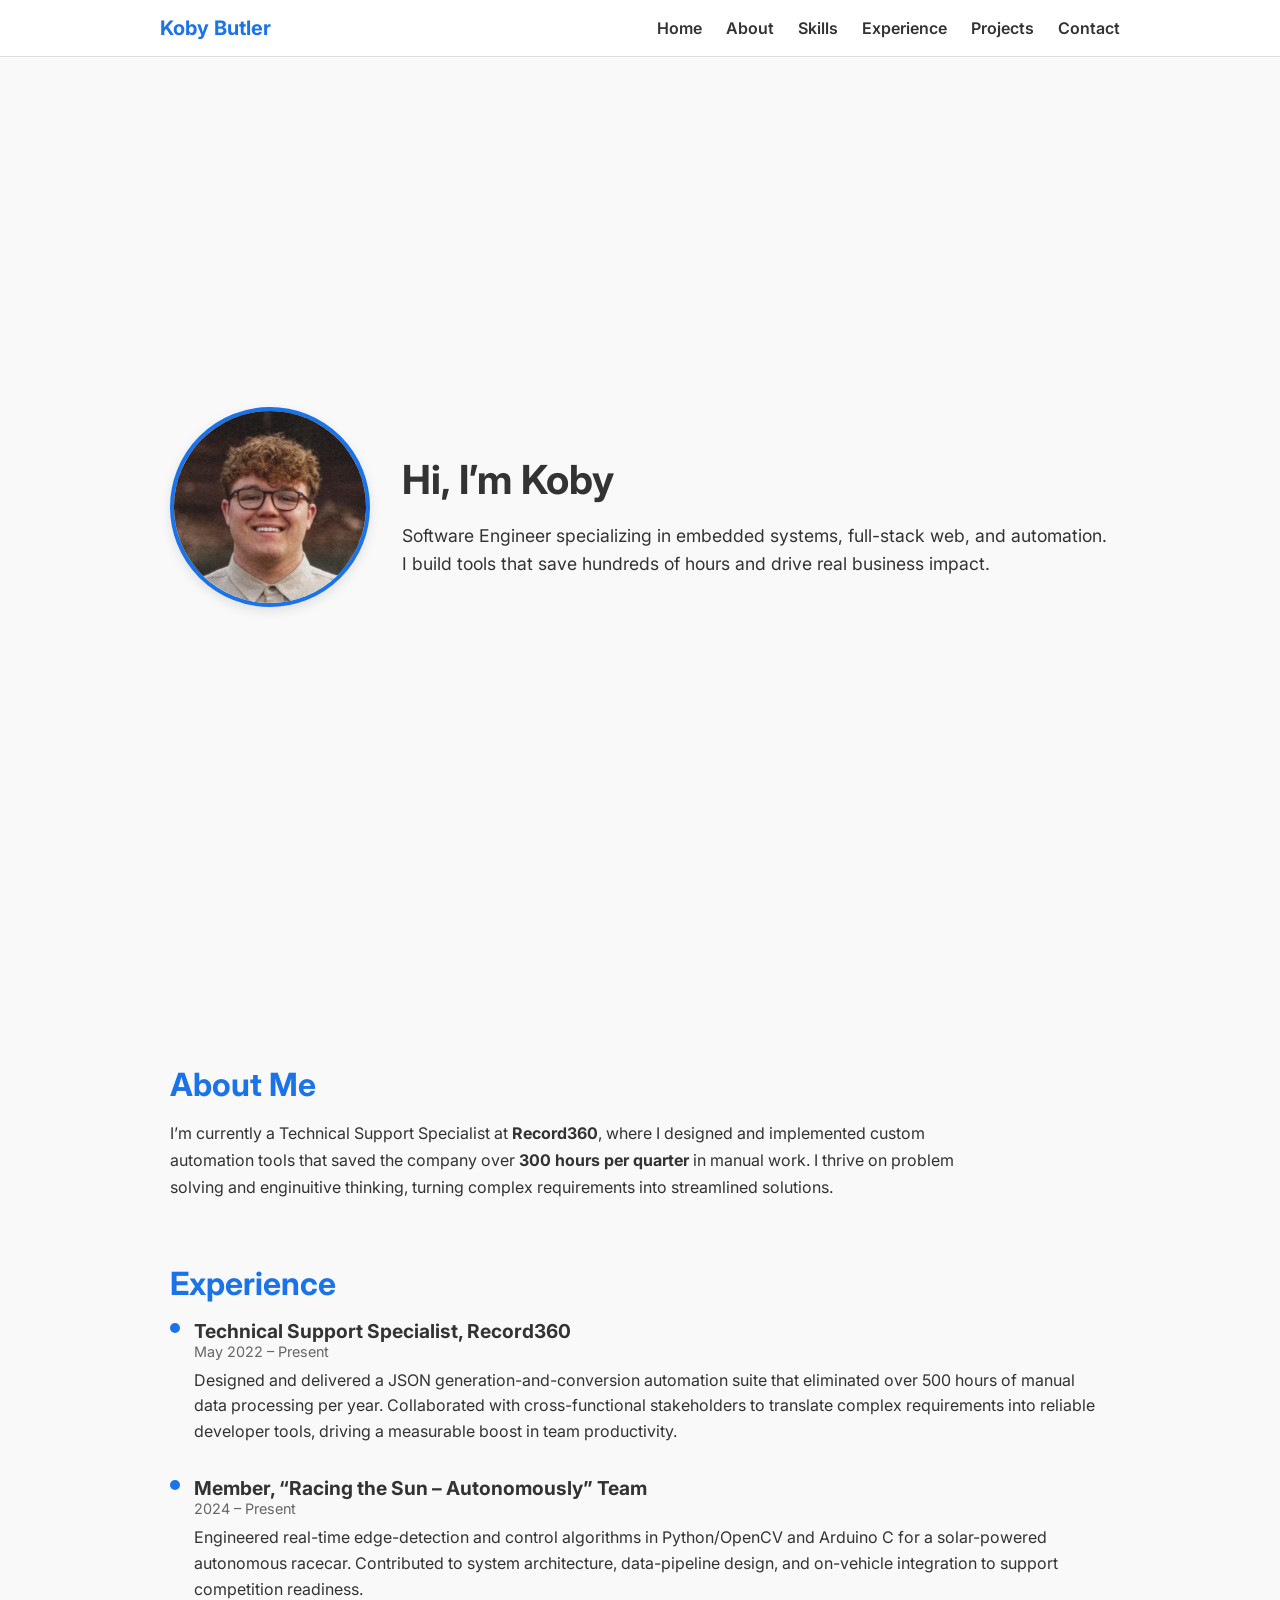
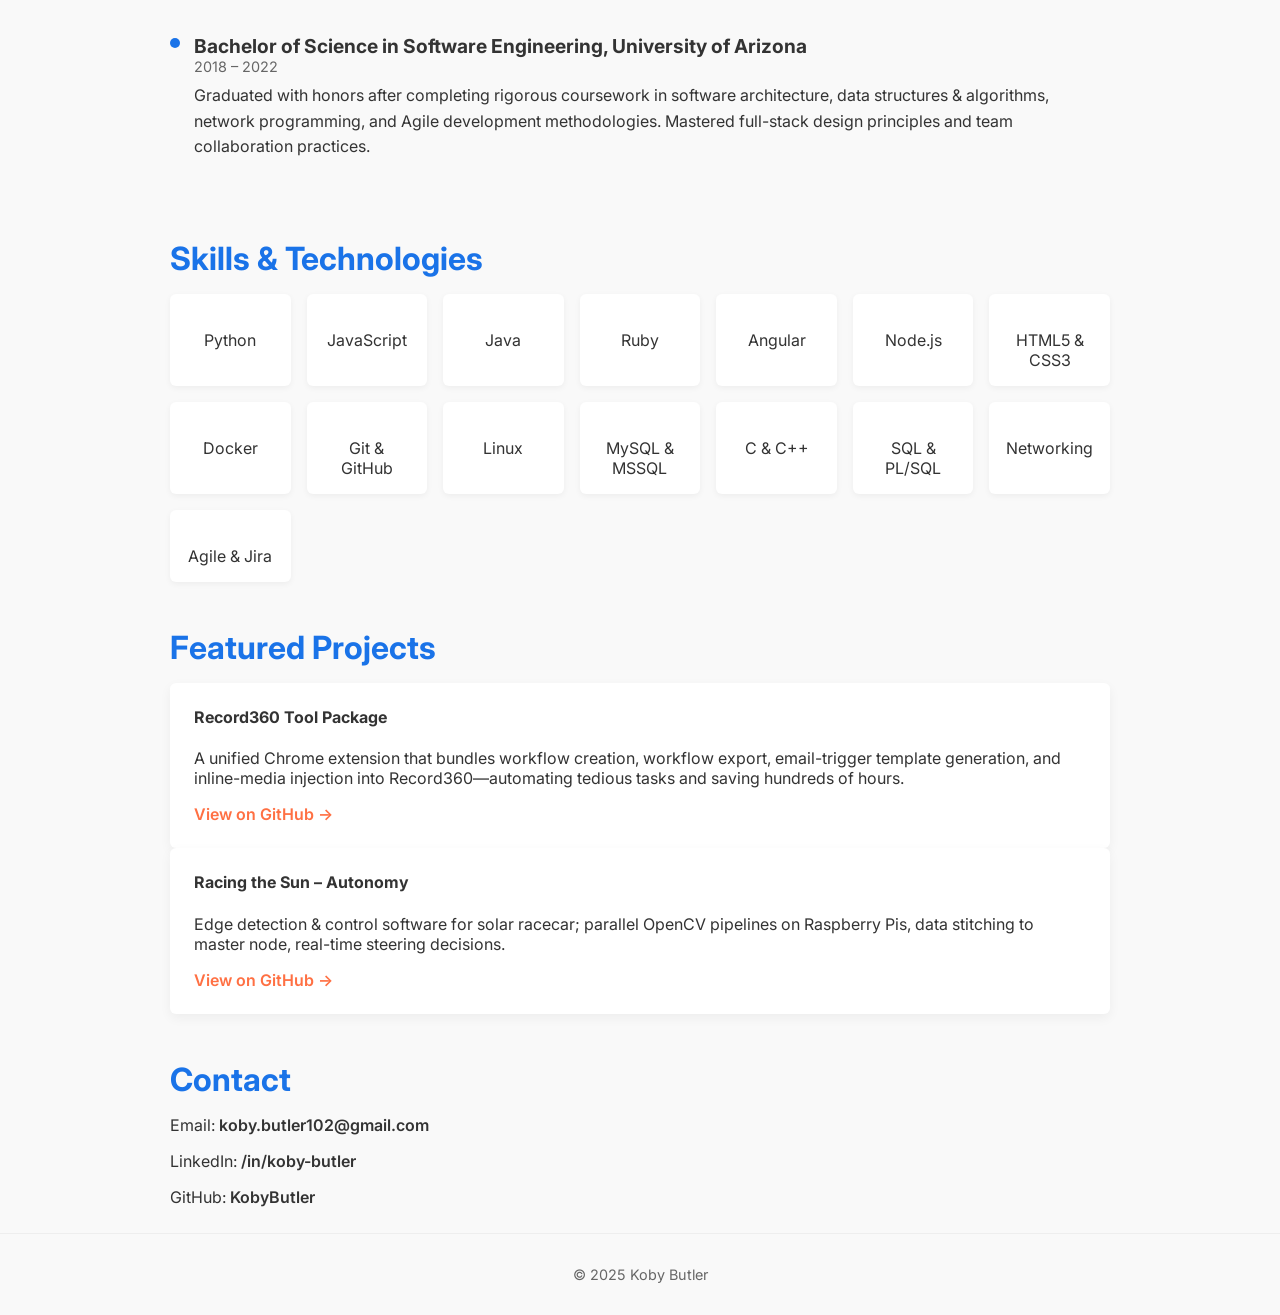
==== index.html @ 87a0a0a5 "Initial Site Build" ====
<!DOCTYPE html>
<html lang="en">

<head>
    <meta charset="UTF-8">
    <meta name="viewport" content="width=device-width,initial-scale=1">
    <title>Koby Butler — Software Engineer</title>

    <!-- Google Font -->
    <link href="https://fonts.googleapis.com/css2?family=Inter:wght@400;600;700&display=swap" rel="stylesheet">
    <link rel="stylesheet" href="styles.css">
</head>

<body>

    <!-- NAV -->
    <header>
        <div class="container nav-inner">
            <a href="#" class="logo">Koby Butler</a>
            <nav>
                <div class="menu-toggle" id="menuToggle">
                    <span></span><span></span><span></span>
                </div>
                <div class="nav-links" id="navLinks">
                    <a href="#hero">Home</a>
                    <a href="#about">About</a>
                    <a href="#skills">Skills</a>
                    <a href="#experience">Experience</a>
                    <a href="#projects">Projects</a>
                    <a href="#contact">Contact</a>
                </div>
            </nav>
        </div>
    </header>

    <!-- HERO -->
    <section id="hero" class="container">
        <div class="hero-img">
            <img src="profile.jpg" alt="Koby Butler">
        </div>
        <div class="hero-text">
            <h1>Hi, I’m Koby</h1>
            <p>Software Engineer specializing in embedded systems, full-stack web, and automation. I build tools that
                save hundreds of hours and drive real business impact.</p>
        </div>
    </section>

    <!-- ABOUT -->
    <section id="about" class="container">
        <h2>About Me</h2>
        <p>I’m currently a Technical Support Specialist at <strong>Record360</strong>, where I designed and implemented
            custom automation tools that saved the company over <strong>300 hours per quarter</strong> in manual work. I
            thrive on problem solving and enginuitive thinking, turning complex requirements into
            streamlined solutions.</p>
    </section>

    <!-- EXPERIENCE -->
    <section id="experience" class="container">
        <h2>Experience</h2>
        <ul class="exp-list">
            <li class="exp-item">
                <h3>Technical Support Specialist, Record360</h3>
                <div class="dates">May 2022 – Present</div>
                <p>
                    Designed and delivered a JSON generation-and-conversion automation suite that
                    eliminated over 500 hours of manual data processing per year. Collaborated with
                    cross-functional stakeholders to translate complex requirements into reliable
                    developer tools, driving a measurable boost in team productivity.
                </p>
            </li>
            <li class="exp-item">
                <h3>Member, “Racing the Sun – Autonomously” Team</h3>
                <div class="dates">2024 – Present</div>
                <p>
                    Engineered real-time edge-detection and control algorithms in Python/OpenCV
                    and Arduino C for a solar-powered autonomous racecar. Contributed to system
                    architecture, data-pipeline design, and on-vehicle integration to support
                    competition readiness.
                </p>
            </li>
            <li class="exp-item">
                <h3>Bachelor of Science in Software Engineering, University of Arizona</h3>
                <div class="dates">2018 – 2022</div>
                <p>
                    Graduated with honors after completing rigorous coursework in software
                    architecture, data structures & algorithms, network programming, and Agile
                    development methodologies. Mastered full-stack design principles and team
                    collaboration practices.
                </p>
            </li>
        </ul>
    </section>

    <!-- SKILLS -->
    <section id="skills" class="container">
        <h2>Skills & Technologies</h2>
        <div class="skill-list">
            <div class="skill-item">
                <img src="https://cdn.jsdelivr.net/gh/devicons/devicon/icons/python/python-original.svg" alt="">
                <div>Python</div>
            </div>
            <div class="skill-item">
                <img src="https://cdn.jsdelivr.net/gh/devicons/devicon/icons/javascript/javascript-original.svg" alt="">
                <div>JavaScript</div>
            </div>
            <div class="skill-item">
                <img src="https://cdn.jsdelivr.net/gh/devicons/devicon/icons/java/java-original.svg" alt="">
                <div>Java</div>
            </div>
            <div class="skill-item">
                <img src="https://cdn.jsdelivr.net/gh/devicons/devicon/icons/ruby/ruby-original.svg" alt="">
                <div>Ruby</div>
            </div>
            <div class="skill-item">
                <img src="https://cdn.jsdelivr.net/gh/devicons/devicon/icons/angularjs/angularjs-original.svg" alt="">
                <div>Angular</div>
            </div>
            <div class="skill-item">
                <img src="https://cdn.jsdelivr.net/gh/devicons/devicon/icons/nodejs/nodejs-original.svg" alt="">
                <div>Node.js</div>
            </div>
            <div class="skill-item">
                <img src="https://cdn.jsdelivr.net/gh/devicons/devicon/icons/html5/html5-original.svg" alt="">
                <div>HTML5 &amp; CSS3</div>
            </div>
            <div class="skill-item">
                <img src="https://cdn.jsdelivr.net/gh/devicons/devicon/icons/docker/docker-original.svg" alt="">
                <div>Docker</div>
            </div>
            <div class="skill-item">
                <img src="https://cdn.jsdelivr.net/gh/devicons/devicon/icons/git/git-original.svg" alt="">
                <div>Git &amp; GitHub</div>
            </div>
            <div class="skill-item">
                <img src="https://cdn.jsdelivr.net/gh/devicons/devicon/icons/linux/linux-original.svg" alt="">
                <div>Linux</div>
            </div>
            <div class="skill-item">
                <img src="https://cdn.jsdelivr.net/gh/devicons/devicon/icons/mysql/mysql-original.svg" alt="">
                <div>MySQL &amp; MSSQL</div>
            </div>
            <div class="skill-item">
                <img src="https://cdn.jsdelivr.net/gh/devicons/devicon/icons/cplusplus/cplusplus-original.svg" alt="">
                <div>C &amp; C++</div>
            </div>
            <div class="skill-item">
                <img src="https://cdn.jsdelivr.net/gh/devicons/devicon/icons/sqlite/sqlite-original.svg" alt="">
                <div>SQL &amp; PL/SQL</div>
            </div>
            <div class="skill-item">
                <img src="https://cdn.jsdelivr.net/gh/devicons/devicon/icons/networkx/networkx-original.svg" alt="">
                <div>Networking</div>
            </div>
            <div class="skill-item">
                <img src="https://cdn.jsdelivr.net/gh/devicons/devicon/icons/jira/jira-original.svg" alt="">
                <div>Agile &amp; Jira</div>
            </div>
        </div>
    </section>

    <!-- PROJECTS -->
    <section id="projects" class="container">
        <h2>Featured Projects</h2>
        <div class="project-card">
            <h4>Record360 Tool Package</h4>
            <p>
                A unified Chrome extension that bundles workflow creation, workflow export, email-trigger template
                generation, and inline-media injection
                into Record360—automating tedious tasks and saving hundreds of hours.
            </p>
            <a href="https://github.com/KobyButler/r360-tool-package" target="_blank">
                View on GitHub →
            </a>
        </div>
        <div class="projects-grid">
            <div class="project-card">
                <h4>Racing the Sun – Autonomy</h4>
                <p>Edge detection & control software for solar racecar; parallel OpenCV pipelines on Raspberry Pis, data
                    stitching to master node, real-time steering decisions.</p>
                <a href="https://github.com/KobyButler/Racing-the-Sun-Autonomously/tree/main" target="_blank">View on
                    GitHub →</a>
            </div>
        </div>
    </section>

    <!-- CONTACT -->
    <section id="contact" class="container">
        <h2>Contact</h2>
        <ul>
            <li>Email: <a href="mailto:koby.butler102@gmail.com">koby.butler102@gmail.com</a></li>
            <li>LinkedIn: <a href="https://www.linkedin.com/in/koby-butler" target="_blank">/in/koby-butler</a></li>
            <li>GitHub: <a href="https://github.com/KobyButler" target="_blank">KobyButler</a></li>
        </ul>
    </section>

    <!-- FOOTER -->
    <footer>
        <div class="container">&copy; 2025 Koby Butler</div>
    </footer>

    <script>
        // Mobile nav toggle
        const toggle = document.getElementById('menuToggle');
        const nav = document.getElementById('navLinks');
        toggle.addEventListener('click', () => nav.classList.toggle('open'));

        // Flash highlight on section focus
        document.querySelectorAll('header nav a').forEach(link => {
            link.addEventListener('click', () => {
                const targetId = link.getAttribute('href').substring(1);
                const section = document.getElementById(targetId);
                if (section) {
                    section.classList.add('flash-highlight');
                    section.addEventListener('animationend', () => {
                        section.classList.remove('flash-highlight');
                    }, { once: true });
                }
            });
        });
    </script>
</body>

</html>
---- styles.css ----
:root {
    --primary: #1a73e8;
    --dark: #333;
    --light: #f9f9f9;
    --accent: #ff7043;
    --font: 'Inter', sans-serif;
}

*,
*::before,
*::after {
    box-sizing: border-box;
}

body {
    margin: 0;
    font-family: var(--font);
    color: var(--dark);
    background: var(--light);
    scroll-behavior: smooth;
}

a {
    text-decoration: none;
    color: inherit;
}

.container {
    width: 90%;
    max-width: 960px;
    margin: auto;
}

/* NAV */
header {
    position: fixed;
    top: 0;
    left: 0;
    right: 0;
    background: rgba(255, 255, 255, 0.95);
    backdrop-filter: blur(8px);
    border-bottom: 1px solid #ddd;
    z-index: 1000;
}

.nav-inner {
    display: flex;
    align-items: center;
    justify-content: space-between;
    padding: 1rem 0;
}

.logo {
    font-weight: 700;
    font-size: 1.25rem;
    color: var(--primary);
}

.nav-links {
    display: flex;
    gap: 1.5rem;
}

.nav-links a {
    font-weight: 600;
    color: var(--dark);
    transition: color .2s;
}

.nav-links a:hover {
    color: var(--primary);
}

/* Mobile toggle */
.menu-toggle {
    display: none;
    flex-direction: column;
    gap: 4px;
    cursor: pointer;
}

.menu-toggle span {
    display: block;
    width: 24px;
    height: 3px;
    background: var(--dark);
    transition: transform .3s;
}

@media(max-width:720px) {
    .nav-links {
        position: fixed;
        top: 64px;
        right: -100%;
        background: #fff;
        flex-direction: column;
        width: 200px;
        padding: 1rem;
        box-shadow: -2px 0 8px rgba(0, 0, 0, 0.1);
        transition: right .3s;
    }

    .nav-links.open {
        right: 0;
    }

    .menu-toggle {
        display: flex;
    }
}

/* Flash highlight animation */
@keyframes flashHighlight {
    0% {
        background-color: rgba(255, 235, 59, 0.7);
    }

    100% {
        background-color: transparent;
    }
}

.flash-highlight {
    animation: flashHighlight 1s ease-out;
}

/* HERO */
#hero {
    display: flex;
    align-items: center;
    gap: 2rem;
    min-height: calc(100vh - 64px);
    padding-top: 64px;
    margin-bottom: 8rem;
    margin-top: 4rem;
}

#hero .hero-img img {
    width: 200px;
    height: 200px;
    object-fit: cover;
    border-radius: 50%;
    border: 4px solid var(--primary);
    box-shadow: 0 4px 12px rgba(0, 0, 0, 0.1);
}

#hero .hero-text h1 {
    font-size: 2.5rem;
    margin-bottom: .5rem;
}

#hero .hero-text p {
    font-size: 1.1rem;
    line-height: 1.6;
}

/* SECTIONS */
section {
    margin-top: 10px;
    padding-top: 0px;
    padding: 10px;
    border-radius: 8px;
    scroll-margin-top: 5vh;
}

section.flash-highlight {
    scroll-margin-top: 5vh;
}


h2 {
    color: var(--primary);
    font-size: 2rem;
    margin-bottom: 1rem;
}

/* ABOUT */
#about p {
    max-width: 800px;
    line-height: 1.7;
}

/* SKILLS */
#skills .skill-list {
    display: grid;
    grid-template-columns: repeat(auto-fit, minmax(120px, 1fr));
    gap: 1rem;
}

.skill-item {
    background: #fff;
    border-radius: 6px;
    padding: 1rem;
    text-align: center;
    box-shadow: 0 2px 6px rgba(0, 0, 0, 0.05);
    transition: transform .2s;
}

.skill-item:hover {
    transform: translateY(-4px);
}

.skill-item img {
    height: 40px;
    margin-bottom: .5rem;
}

/* EXPERIENCE */
#experience .exp-list {
    list-style: none;
    padding-left: 0;
}

.exp-item {
    margin-bottom: 2rem;
    position: relative;
    padding-left: 1.5rem;
}

.exp-item::before {
    content: '';
    position: absolute;
    left: 0;
    top: 4px;
    width: 10px;
    height: 10px;
    background: var(--primary);
    border-radius: 50%;
}

.exp-item h3 {
    margin: 0;
    font-size: 1.2rem;
}

.exp-item .dates {
    font-size: .9rem;
    color: #666;
    margin-bottom: .5rem;
}

.exp-item p {
    margin: 0;
    line-height: 1.6;
}

/* PROJECTS */
.projects-grid {
    display: grid;
    grid-template-columns: repeat(auto-fit, minmax(280px, 1fr));
    gap: 1.5rem;
}

.project-card {
    background: #fff;
    border-radius: 6px;
    padding: 1.5rem;
    box-shadow: 0 4px 12px rgba(0, 0, 0, 0.05);
    transition: box-shadow .2s;
}

.project-card:hover {
    box-shadow: 0 6px 18px rgba(0, 0, 0, 0.1);
}

.project-card h4 {
    margin-top: 0;
}

.project-card a {
    color: var(--accent);
    font-weight: 600;
}

/* CONTACT */
#contact ul {
    list-style: none;
    padding: 0;
}

#contact li {
    margin-bottom: 1rem;
    font-size: 1rem;
}

#contact a {
    color: var(--dark);
    font-weight: 600;
}

#contact a:hover {
    color: var(--primary);
}

/* FOOTER */
footer {
    text-align: center;
    padding: 2rem 0;
    font-size: .9rem;
    color: #666;
    border-top: 1px solid #eee;
}
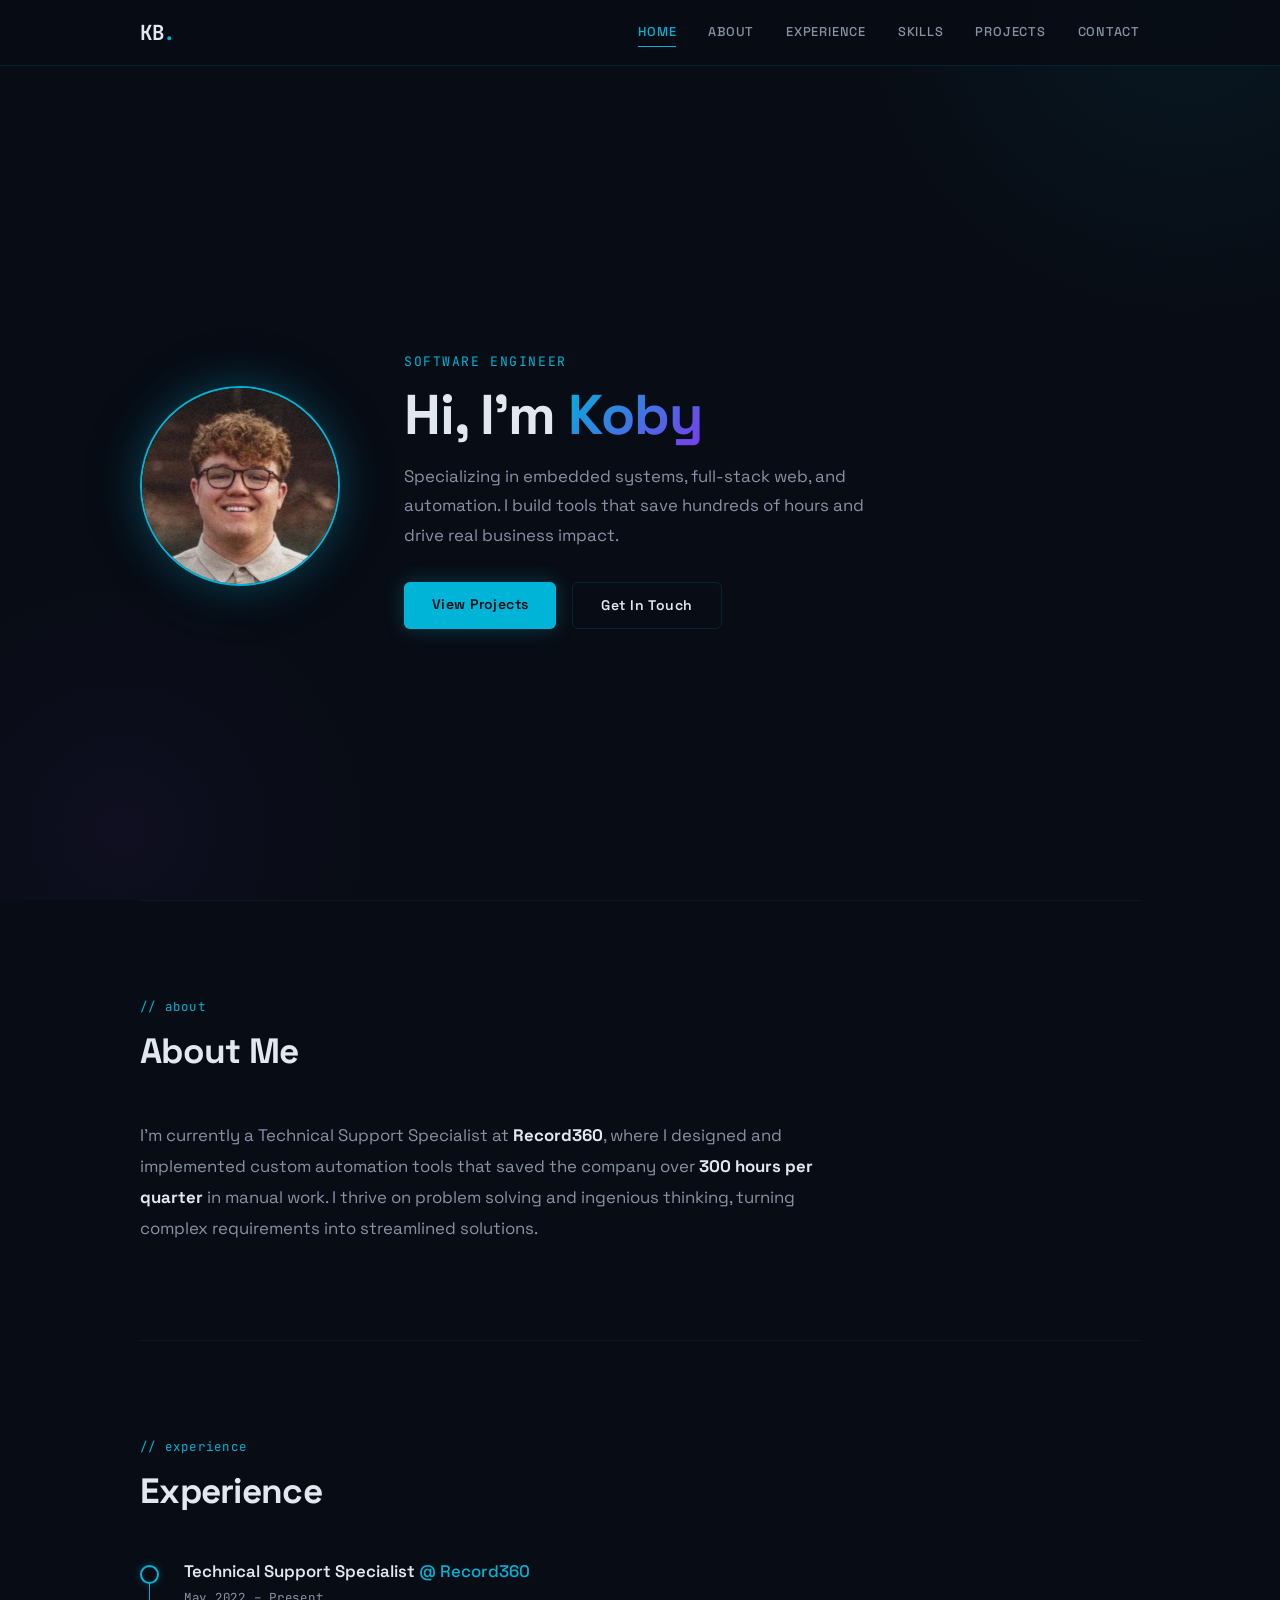
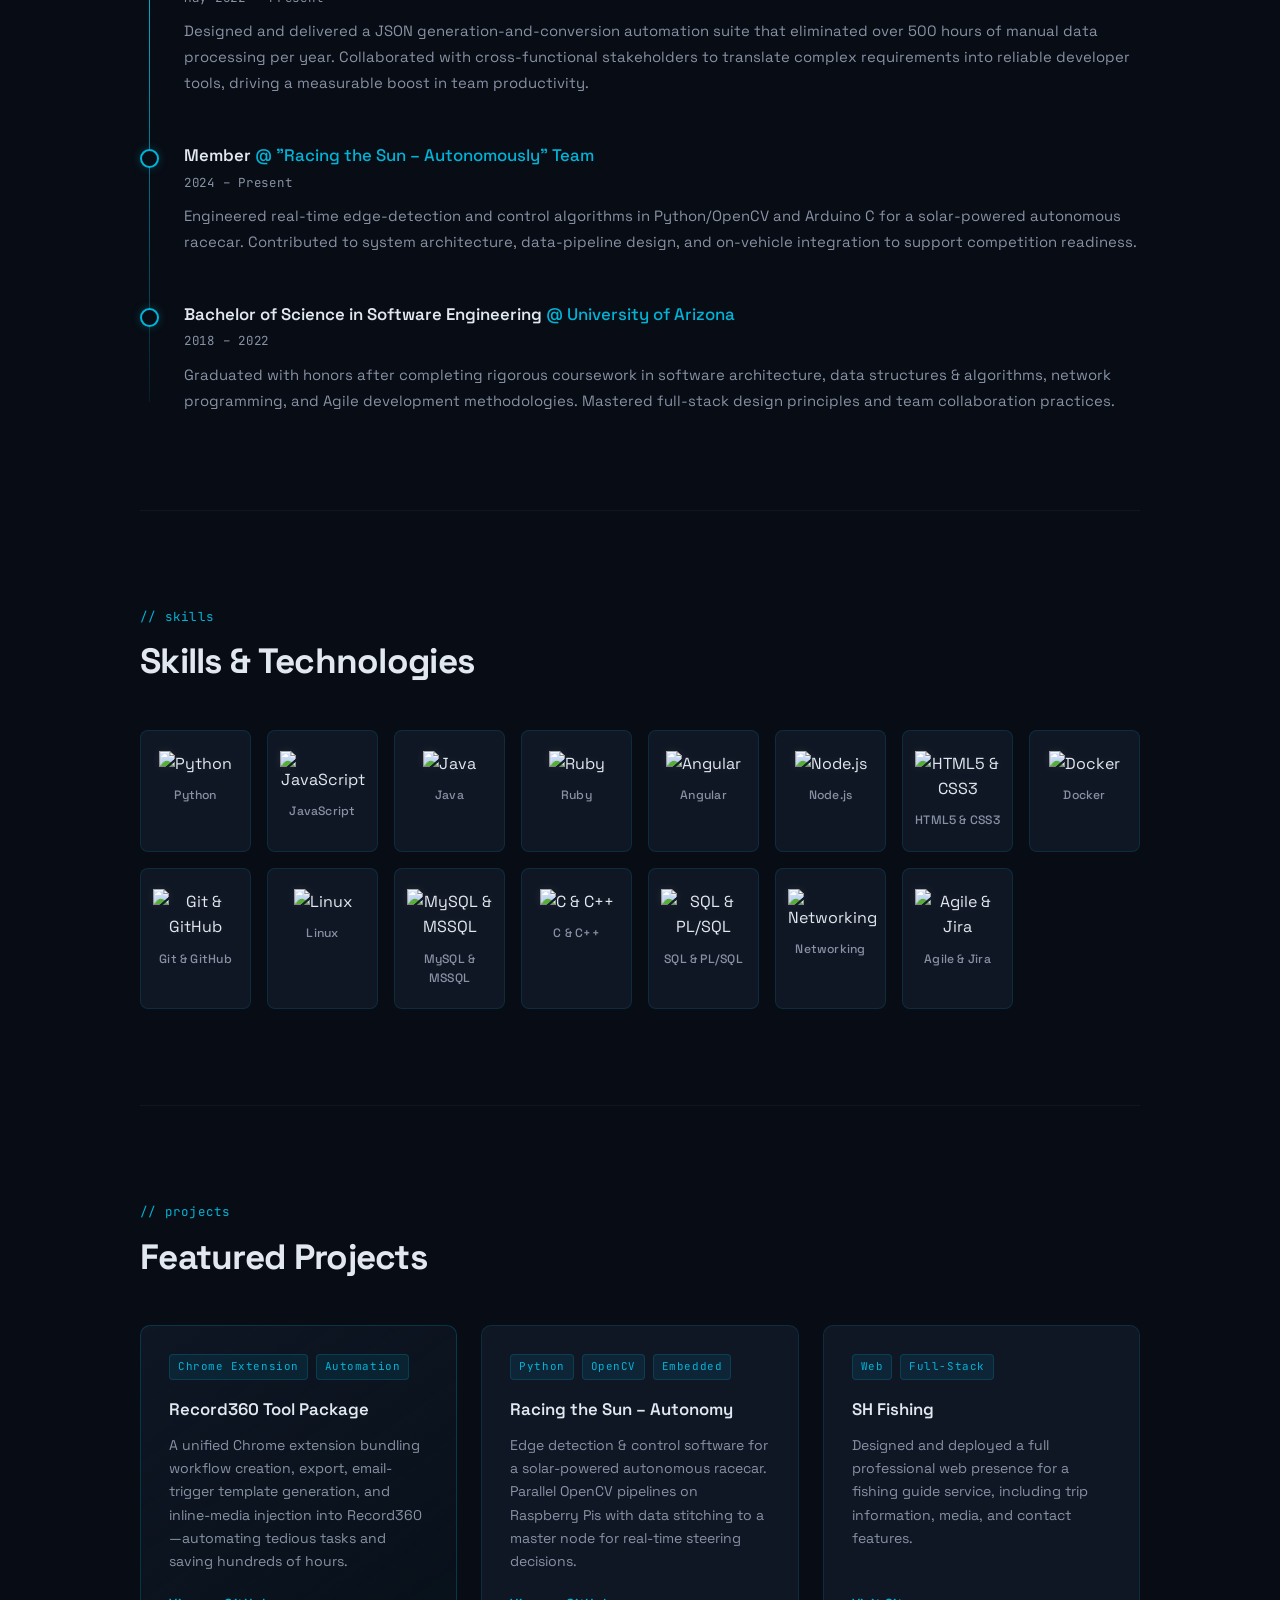
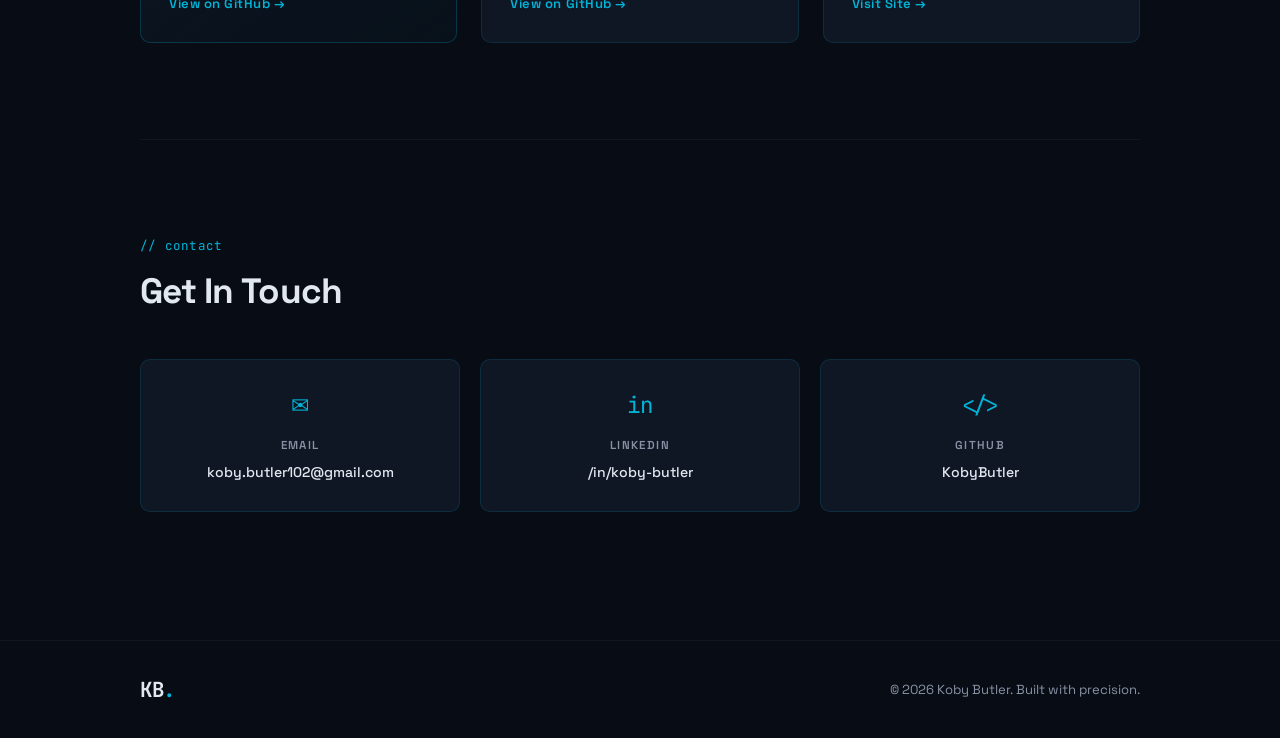
==== commit a5dd6f99: "Style Revamp" ====
--- a/index.html
+++ b/index.html
@@ -6,8 +6,8 @@
     <meta name="viewport" content="width=device-width,initial-scale=1">
     <title>Koby Butler — Software Engineer</title>
 
-    <!-- Google Font -->
-    <link href="https://fonts.googleapis.com/css2?family=Inter:wght@400;600;700&display=swap" rel="stylesheet">
+    <!-- Google Fonts -->
+    <link href="https://fonts.googleapis.com/css2?family=Space+Grotesk:wght@300;400;500;600;700&family=JetBrains+Mono:wght@400;500&display=swap" rel="stylesheet">
     <link rel="stylesheet" href="styles.css">
 </head>
 
@@ -16,7 +16,7 @@
     <!-- NAV -->
     <header>
         <div class="container nav-inner">
-            <a href="#" class="logo">Koby Butler</a>
+            <a href="#" class="logo">KB<span class="logo-dot">.</span></a>
             <nav>
                 <div class="menu-toggle" id="menuToggle">
                     <span></span><span></span><span></span>
@@ -24,8 +24,8 @@
                 <div class="nav-links" id="navLinks">
                     <a href="#hero">Home</a>
                     <a href="#about">About</a>
+                    <a href="#experience">Experience</a>
                     <a href="#skills">Skills</a>
-                    <a href="#experience">Experience</a>
                     <a href="#projects">Projects</a>
                     <a href="#contact">Contact</a>
                 </div>
@@ -34,32 +34,44 @@
     </header>
 
     <!-- HERO -->
-    <section id="hero" class="container">
-        <div class="hero-img">
-            <img src="profile.jpg" alt="Koby Butler">
-        </div>
-        <div class="hero-text">
-            <h1>Hi, I’m Koby</h1>
-            <p>Software Engineer specializing in embedded systems, full-stack web, and automation. I build tools that
-                save hundreds of hours and drive real business impact.</p>
+    <section id="hero">
+        <div class="container hero-inner">
+            <div class="hero-img">
+                <img src="profile.jpg" alt="Koby Butler">
+            </div>
+            <div class="hero-text">
+                <div class="hero-label">Software Engineer</div>
+                <h1>Hi, I'm <span class="gradient-text">Koby</span></h1>
+                <p>Specializing in embedded systems, full-stack web, and automation. I build tools that save hundreds of hours and drive real business impact.</p>
+                <div class="hero-cta">
+                    <a href="#projects" class="btn btn-primary">View Projects</a>
+                    <a href="#contact" class="btn btn-outline">Get In Touch</a>
+                </div>
+            </div>
         </div>
     </section>
 
     <!-- ABOUT -->
-    <section id="about" class="container">
-        <h2>About Me</h2>
-        <p>I’m currently a Technical Support Specialist at <strong>Record360</strong>, where I designed and implemented
+    <section id="about" class="container section-block">
+        <div class="section-header">
+            <span class="section-tag">// about</span>
+            <h2>About Me</h2>
+        </div>
+        <p>I'm currently a Technical Support Specialist at <strong>Record360</strong>, where I designed and implemented
             custom automation tools that saved the company over <strong>300 hours per quarter</strong> in manual work. I
-            thrive on problem solving and enginuitive thinking, turning complex requirements into
-            streamlined solutions.</p>
+            thrive on problem solving and ingenious thinking, turning complex requirements into streamlined solutions.</p>
     </section>
 
     <!-- EXPERIENCE -->
-    <section id="experience" class="container">
-        <h2>Experience</h2>
+    <section id="experience" class="container section-block">
+        <div class="section-header">
+            <span class="section-tag">// experience</span>
+            <h2>Experience</h2>
+        </div>
         <ul class="exp-list">
             <li class="exp-item">
-                <h3>Technical Support Specialist, Record360</h3>
+                <div class="exp-dot"></div>
+                <h3>Technical Support Specialist <span class="exp-company">@ Record360</span></h3>
                 <div class="dates">May 2022 – Present</div>
                 <p>
                     Designed and delivered a JSON generation-and-conversion automation suite that
@@ -69,7 +81,8 @@
                 </p>
             </li>
             <li class="exp-item">
-                <h3>Member, “Racing the Sun – Autonomously” Team</h3>
+                <div class="exp-dot"></div>
+                <h3>Member <span class="exp-company">@ "Racing the Sun – Autonomously" Team</span></h3>
                 <div class="dates">2024 – Present</div>
                 <p>
                     Engineered real-time edge-detection and control algorithms in Python/OpenCV
@@ -79,11 +92,12 @@
                 </p>
             </li>
             <li class="exp-item">
-                <h3>Bachelor of Science in Software Engineering, University of Arizona</h3>
+                <div class="exp-dot"></div>
+                <h3>Bachelor of Science in Software Engineering <span class="exp-company">@ University of Arizona</span></h3>
                 <div class="dates">2018 – 2022</div>
                 <p>
                     Graduated with honors after completing rigorous coursework in software
-                    architecture, data structures & algorithms, network programming, and Agile
+                    architecture, data structures &amp; algorithms, network programming, and Agile
                     development methodologies. Mastered full-stack design principles and team
                     collaboration practices.
                 </p>
@@ -92,110 +106,144 @@
     </section>
 
     <!-- SKILLS -->
-    <section id="skills" class="container">
-        <h2>Skills & Technologies</h2>
+    <section id="skills" class="container section-block">
+        <div class="section-header">
+            <span class="section-tag">// skills</span>
+            <h2>Skills &amp; Technologies</h2>
+        </div>
         <div class="skill-list">
             <div class="skill-item">
-                <img src="https://cdn.jsdelivr.net/gh/devicons/devicon/icons/python/python-original.svg" alt="">
+                <img src="https://cdn.jsdelivr.net/gh/devicons/devicon/icons/python/python-original.svg" alt="Python">
                 <div>Python</div>
             </div>
             <div class="skill-item">
-                <img src="https://cdn.jsdelivr.net/gh/devicons/devicon/icons/javascript/javascript-original.svg" alt="">
+                <img src="https://cdn.jsdelivr.net/gh/devicons/devicon/icons/javascript/javascript-original.svg" alt="JavaScript">
                 <div>JavaScript</div>
             </div>
             <div class="skill-item">
-                <img src="https://cdn.jsdelivr.net/gh/devicons/devicon/icons/java/java-original.svg" alt="">
+                <img src="https://cdn.jsdelivr.net/gh/devicons/devicon/icons/java/java-original.svg" alt="Java">
                 <div>Java</div>
             </div>
             <div class="skill-item">
-                <img src="https://cdn.jsdelivr.net/gh/devicons/devicon/icons/ruby/ruby-original.svg" alt="">
+                <img src="https://cdn.jsdelivr.net/gh/devicons/devicon/icons/ruby/ruby-original.svg" alt="Ruby">
                 <div>Ruby</div>
             </div>
             <div class="skill-item">
-                <img src="https://cdn.jsdelivr.net/gh/devicons/devicon/icons/angularjs/angularjs-original.svg" alt="">
+                <img src="https://cdn.jsdelivr.net/gh/devicons/devicon/icons/angularjs/angularjs-original.svg" alt="Angular">
                 <div>Angular</div>
             </div>
             <div class="skill-item">
-                <img src="https://cdn.jsdelivr.net/gh/devicons/devicon/icons/nodejs/nodejs-original.svg" alt="">
+                <img src="https://cdn.jsdelivr.net/gh/devicons/devicon/icons/nodejs/nodejs-original.svg" alt="Node.js">
                 <div>Node.js</div>
             </div>
             <div class="skill-item">
-                <img src="https://cdn.jsdelivr.net/gh/devicons/devicon/icons/html5/html5-original.svg" alt="">
+                <img src="https://cdn.jsdelivr.net/gh/devicons/devicon/icons/html5/html5-original.svg" alt="HTML5 & CSS3">
                 <div>HTML5 &amp; CSS3</div>
             </div>
             <div class="skill-item">
-                <img src="https://cdn.jsdelivr.net/gh/devicons/devicon/icons/docker/docker-original.svg" alt="">
+                <img src="https://cdn.jsdelivr.net/gh/devicons/devicon/icons/docker/docker-original.svg" alt="Docker">
                 <div>Docker</div>
             </div>
             <div class="skill-item">
-                <img src="https://cdn.jsdelivr.net/gh/devicons/devicon/icons/git/git-original.svg" alt="">
+                <img src="https://cdn.jsdelivr.net/gh/devicons/devicon/icons/git/git-original.svg" alt="Git & GitHub">
                 <div>Git &amp; GitHub</div>
             </div>
             <div class="skill-item">
-                <img src="https://cdn.jsdelivr.net/gh/devicons/devicon/icons/linux/linux-original.svg" alt="">
+                <img src="https://cdn.jsdelivr.net/gh/devicons/devicon/icons/linux/linux-original.svg" alt="Linux">
                 <div>Linux</div>
             </div>
             <div class="skill-item">
-                <img src="https://cdn.jsdelivr.net/gh/devicons/devicon/icons/mysql/mysql-original.svg" alt="">
+                <img src="https://cdn.jsdelivr.net/gh/devicons/devicon/icons/mysql/mysql-original.svg" alt="MySQL & MSSQL">
                 <div>MySQL &amp; MSSQL</div>
             </div>
             <div class="skill-item">
-                <img src="https://cdn.jsdelivr.net/gh/devicons/devicon/icons/cplusplus/cplusplus-original.svg" alt="">
+                <img src="https://cdn.jsdelivr.net/gh/devicons/devicon/icons/cplusplus/cplusplus-original.svg" alt="C & C++">
                 <div>C &amp; C++</div>
             </div>
             <div class="skill-item">
-                <img src="https://cdn.jsdelivr.net/gh/devicons/devicon/icons/sqlite/sqlite-original.svg" alt="">
+                <img src="https://cdn.jsdelivr.net/gh/devicons/devicon/icons/sqlite/sqlite-original.svg" alt="SQL & PL/SQL">
                 <div>SQL &amp; PL/SQL</div>
             </div>
             <div class="skill-item">
-                <img src="https://cdn.jsdelivr.net/gh/devicons/devicon/icons/networkx/networkx-original.svg" alt="">
+                <img src="https://cdn.jsdelivr.net/gh/devicons/devicon/icons/networkx/networkx-original.svg" alt="Networking">
                 <div>Networking</div>
             </div>
             <div class="skill-item">
-                <img src="https://cdn.jsdelivr.net/gh/devicons/devicon/icons/jira/jira-original.svg" alt="">
+                <img src="https://cdn.jsdelivr.net/gh/devicons/devicon/icons/jira/jira-original.svg" alt="Agile & Jira">
                 <div>Agile &amp; Jira</div>
             </div>
         </div>
     </section>
 
     <!-- PROJECTS -->
-    <section id="projects" class="container">
-        <h2>Featured Projects</h2>
-        <div class="project-card">
-            <h4>Record360 Tool Package</h4>
-            <p>
-                A unified Chrome extension that bundles workflow creation, workflow export, email-trigger template
-                generation, and inline-media injection
-                into Record360—automating tedious tasks and saving hundreds of hours.
-            </p>
-            <a href="https://github.com/KobyButler/r360-tool-package" target="_blank">
-                View on GitHub →
+    <section id="projects" class="container section-block">
+        <div class="section-header">
+            <span class="section-tag">// projects</span>
+            <h2>Featured Projects</h2>
+        </div>
+        <div class="projects-grid">
+            <div class="project-card featured">
+                <div class="project-top">
+                    <span class="project-tag">Chrome Extension</span>
+                    <span class="project-tag">Automation</span>
+                </div>
+                <h4>Record360 Tool Package</h4>
+                <p>A unified Chrome extension bundling workflow creation, export, email-trigger template generation, and inline-media injection into Record360—automating tedious tasks and saving hundreds of hours.</p>
+                <a href="https://github.com/KobyButler/r360-tool-package" target="_blank" rel="noopener noreferrer" class="project-link">View on GitHub →</a>
+            </div>
+            <div class="project-card">
+                <div class="project-top">
+                    <span class="project-tag">Python</span>
+                    <span class="project-tag">OpenCV</span>
+                    <span class="project-tag">Embedded</span>
+                </div>
+                <h4>Racing the Sun – Autonomy</h4>
+                <p>Edge detection &amp; control software for a solar-powered autonomous racecar. Parallel OpenCV pipelines on Raspberry Pis with data stitching to a master node for real-time steering decisions.</p>
+                <a href="https://github.com/KobyButler/Racing-the-Sun-Autonomously/tree/main" target="_blank" rel="noopener noreferrer" class="project-link">View on GitHub →</a>
+            </div>
+            <div class="project-card">
+                <div class="project-top">
+                    <span class="project-tag">Web</span>
+                    <span class="project-tag">Full-Stack</span>
+                </div>
+                <h4>SH Fishing</h4>
+                <p>Designed and deployed a full professional web presence for a fishing guide service, including trip information, media, and contact features.</p>
+                <a href="https://shfishing.org" target="_blank" rel="noopener noreferrer" class="project-link">Visit Site →</a>
+            </div>
+        </div>
+    </section>
+
+    <!-- CONTACT -->
+    <section id="contact" class="container section-block">
+        <div class="section-header">
+            <span class="section-tag">// contact</span>
+            <h2>Get In Touch</h2>
+        </div>
+        <div class="contact-grid">
+            <a href="mailto:koby.butler102@gmail.com" class="contact-card">
+                <div class="contact-icon">✉</div>
+                <div class="contact-label">Email</div>
+                <div class="contact-value">koby.butler102@gmail.com</div>
             </a>
-        </div>
-        <div class="projects-grid">
-            <div class="project-card">
-                <h4>Racing the Sun – Autonomy</h4>
-                <p>Edge detection & control software for solar racecar; parallel OpenCV pipelines on Raspberry Pis, data
-                    stitching to master node, real-time steering decisions.</p>
-                <a href="https://github.com/KobyButler/Racing-the-Sun-Autonomously/tree/main" target="_blank">View on
-                    GitHub →</a>
-            </div>
-        </div>
-    </section>
-
-    <!-- CONTACT -->
-    <section id="contact" class="container">
-        <h2>Contact</h2>
-        <ul>
-            <li>Email: <a href="mailto:koby.butler102@gmail.com">koby.butler102@gmail.com</a></li>
-            <li>LinkedIn: <a href="https://www.linkedin.com/in/koby-butler" target="_blank">/in/koby-butler</a></li>
-            <li>GitHub: <a href="https://github.com/KobyButler" target="_blank">KobyButler</a></li>
-        </ul>
+            <a href="https://www.linkedin.com/in/koby-butler" target="_blank" rel="noopener noreferrer" class="contact-card">
+                <div class="contact-icon">in</div>
+                <div class="contact-label">LinkedIn</div>
+                <div class="contact-value">/in/koby-butler</div>
+            </a>
+            <a href="https://github.com/KobyButler" target="_blank" rel="noopener noreferrer" class="contact-card">
+                <div class="contact-icon">&lt;/&gt;</div>
+                <div class="contact-label">GitHub</div>
+                <div class="contact-value">KobyButler</div>
+            </a>
+        </div>
     </section>
 
     <!-- FOOTER -->
     <footer>
-        <div class="container">&copy; 2025 Koby Butler</div>
+        <div class="container footer-inner">
+            <span class="logo">KB<span class="logo-dot">.</span></span>
+            <span>&copy; 2026 Koby Butler. Built with precision.</span>
+        </div>
     </footer>
 
     <script>
@@ -204,20 +252,25 @@
         const nav = document.getElementById('navLinks');
         toggle.addEventListener('click', () => nav.classList.toggle('open'));
 
-        // Flash highlight on section focus
-        document.querySelectorAll('header nav a').forEach(link => {
-            link.addEventListener('click', () => {
-                const targetId = link.getAttribute('href').substring(1);
-                const section = document.getElementById(targetId);
-                if (section) {
-                    section.classList.add('flash-highlight');
-                    section.addEventListener('animationend', () => {
-                        section.classList.remove('flash-highlight');
-                    }, { once: true });
+        // Active nav link on scroll
+        const sections = document.querySelectorAll('section[id]');
+        const navLinks = document.querySelectorAll('.nav-links a');
+
+        window.addEventListener('scroll', () => {
+            let current = '';
+            sections.forEach(section => {
+                if (window.scrollY >= section.offsetTop - 120) {
+                    current = section.getAttribute('id');
+                }
+            });
+            navLinks.forEach(link => {
+                link.classList.remove('active');
+                if (link.getAttribute('href') === '#' + current) {
+                    link.classList.add('active');
                 }
             });
         });
     </script>
 </body>
 
-</html>+</html>
--- a/styles.css
+++ b/styles.css
@@ -1,45 +1,49 @@
 :root {
-    --primary: #1a73e8;
-    --dark: #333;
-    --light: #f9f9f9;
-    --accent: #ff7043;
-    --font: 'Inter', sans-serif;
-}
-
-*,
-*::before,
-*::after {
+    --bg:           #080c14;
+    --surface:      #0f1624;
+    --surface-2:    #1a2235;
+    --border:       rgba(0, 180, 216, 0.14);
+    --primary:      #00b4d8;
+    --primary-glow: rgba(0, 180, 216, 0.28);
+    --secondary:    #7c3aed;
+    --text:         #e2e8f0;
+    --text-muted:   #8892a4;
+    --font:         'Space Grotesk', sans-serif;
+    --mono:         'JetBrains Mono', monospace;
+}
+
+*, *::before, *::after {
     box-sizing: border-box;
-}
+    margin: 0;
+    padding: 0;
+}
+
+html { scroll-behavior: smooth; }
 
 body {
-    margin: 0;
     font-family: var(--font);
-    color: var(--dark);
-    background: var(--light);
-    scroll-behavior: smooth;
-}
-
-a {
-    text-decoration: none;
-    color: inherit;
-}
+    color: var(--text);
+    background: var(--bg);
+    line-height: 1.6;
+    overflow-x: hidden;
+}
+
+a { text-decoration: none; color: inherit; }
 
 .container {
     width: 90%;
-    max-width: 960px;
-    margin: auto;
-}
-
-/* NAV */
+    max-width: 1000px;
+    margin: 0 auto;
+}
+
+/* ─── NAV ──────────────────────────────────────────────── */
 header {
     position: fixed;
-    top: 0;
-    left: 0;
-    right: 0;
-    background: rgba(255, 255, 255, 0.95);
-    backdrop-filter: blur(8px);
-    border-bottom: 1px solid #ddd;
+    top: 0; left: 0; right: 0;
+    background: rgba(8, 12, 20, 0.82);
+    -webkit-backdrop-filter: blur(20px);
+    backdrop-filter: blur(20px);
+    border-bottom: 1px solid var(--border);
     z-index: 1000;
 }
 
@@ -51,200 +55,351 @@
 }
 
 .logo {
+    font-family: var(--mono);
     font-weight: 700;
-    font-size: 1.25rem;
-    color: var(--primary);
-}
+    font-size: 1.3rem;
+    color: var(--text);
+    letter-spacing: -0.02em;
+}
+
+.logo-dot { color: var(--primary); }
 
 .nav-links {
     display: flex;
-    gap: 1.5rem;
+    gap: 2rem;
+    align-items: center;
 }
 
 .nav-links a {
-    font-weight: 600;
-    color: var(--dark);
-    transition: color .2s;
-}
-
-.nav-links a:hover {
-    color: var(--primary);
-}
+    font-size: 0.8rem;
+    font-weight: 500;
+    color: var(--text-muted);
+    letter-spacing: 0.06em;
+    text-transform: uppercase;
+    transition: color 0.2s;
+    position: relative;
+}
+
+.nav-links a::after {
+    content: '';
+    position: absolute;
+    bottom: -4px;
+    left: 0;
+    width: 0;
+    height: 1px;
+    background: var(--primary);
+    transition: width 0.25s;
+}
+
+.nav-links a:hover,
+.nav-links a.active { color: var(--primary); }
+
+.nav-links a:hover::after,
+.nav-links a.active::after { width: 100%; }
 
 /* Mobile toggle */
 .menu-toggle {
     display: none;
     flex-direction: column;
-    gap: 4px;
+    gap: 5px;
     cursor: pointer;
+    padding: 4px;
 }
 
 .menu-toggle span {
     display: block;
-    width: 24px;
-    height: 3px;
-    background: var(--dark);
-    transition: transform .3s;
-}
-
-@media(max-width:720px) {
+    width: 22px;
+    height: 2px;
+    background: var(--text);
+    border-radius: 2px;
+    transition: transform 0.3s;
+}
+
+@media (max-width: 720px) {
     .nav-links {
         position: fixed;
-        top: 64px;
+        top: 61px;
         right: -100%;
-        background: #fff;
+        background: var(--surface);
         flex-direction: column;
-        width: 200px;
-        padding: 1rem;
-        box-shadow: -2px 0 8px rgba(0, 0, 0, 0.1);
-        transition: right .3s;
+        width: 220px;
+        padding: 1.5rem;
+        gap: 1.5rem;
+        box-shadow: -4px 0 32px rgba(0, 0, 0, 0.6);
+        border-left: 1px solid var(--border);
+        transition: right 0.3s;
     }
 
-    .nav-links.open {
-        right: 0;
-    }
-
-    .menu-toggle {
-        display: flex;
-    }
-}
-
-/* Flash highlight animation */
-@keyframes flashHighlight {
-    0% {
-        background-color: rgba(255, 235, 59, 0.7);
-    }
-
-    100% {
-        background-color: transparent;
-    }
-}
-
-.flash-highlight {
-    animation: flashHighlight 1s ease-out;
-}
-
-/* HERO */
+    .nav-links.open { right: 0; }
+    .menu-toggle { display: flex; }
+}
+
+/* ─── HERO ─────────────────────────────────────────────── */
 #hero {
+    min-height: 100vh;
     display: flex;
     align-items: center;
-    gap: 2rem;
-    min-height: calc(100vh - 64px);
-    padding-top: 64px;
-    margin-bottom: 8rem;
-    margin-top: 4rem;
-}
-
-#hero .hero-img img {
+    padding-top: 80px;
+    position: relative;
+    overflow: hidden;
+}
+
+#hero::before {
+    content: '';
+    position: absolute;
+    top: -40%; right: -20%;
+    width: 700px; height: 700px;
+    background: radial-gradient(circle, rgba(0, 180, 216, 0.07) 0%, transparent 70%);
+    pointer-events: none;
+}
+
+#hero::after {
+    content: '';
+    position: absolute;
+    bottom: -20%; left: -10%;
+    width: 500px; height: 500px;
+    background: radial-gradient(circle, rgba(124, 58, 237, 0.06) 0%, transparent 70%);
+    pointer-events: none;
+}
+
+.hero-inner {
+    display: flex;
+    align-items: center;
+    gap: 4rem;
+    position: relative;
+    z-index: 1;
+}
+
+.hero-img img {
     width: 200px;
     height: 200px;
     object-fit: cover;
     border-radius: 50%;
-    border: 4px solid var(--primary);
-    box-shadow: 0 4px 12px rgba(0, 0, 0, 0.1);
-}
-
-#hero .hero-text h1 {
-    font-size: 2.5rem;
-    margin-bottom: .5rem;
-}
-
-#hero .hero-text p {
-    font-size: 1.1rem;
-    line-height: 1.6;
-}
-
-/* SECTIONS */
-section {
-    margin-top: 10px;
-    padding-top: 0px;
-    padding: 10px;
+    border: 2px solid var(--primary);
+    box-shadow: 0 0 40px var(--primary-glow), 0 0 80px rgba(0, 180, 216, 0.08);
+    flex-shrink: 0;
+}
+
+.hero-label {
+    font-family: var(--mono);
+    font-size: 0.82rem;
+    color: var(--primary);
+    letter-spacing: 0.12em;
+    text-transform: uppercase;
+    margin-bottom: 0.75rem;
+}
+
+.hero-text h1 {
+    font-size: clamp(2.4rem, 5vw, 3.5rem);
+    font-weight: 700;
+    line-height: 1.1;
+    margin-bottom: 1rem;
+    letter-spacing: -0.02em;
+}
+
+.gradient-text {
+    background: linear-gradient(135deg, var(--primary) 0%, var(--secondary) 100%);
+    -webkit-background-clip: text;
+    -webkit-text-fill-color: transparent;
+    background-clip: text;
+}
+
+.hero-text p {
+    font-size: 1.05rem;
+    line-height: 1.75;
+    color: var(--text-muted);
+    max-width: 480px;
+    margin-bottom: 2rem;
+}
+
+.hero-cta {
+    display: flex;
+    gap: 1rem;
+    flex-wrap: wrap;
+}
+
+.btn {
+    padding: 0.7rem 1.75rem;
+    border-radius: 6px;
+    font-weight: 600;
+    font-size: 0.875rem;
+    letter-spacing: 0.03em;
+    transition: all 0.2s;
+    cursor: pointer;
+    display: inline-block;
+    font-family: var(--font);
+}
+
+.btn-primary {
+    background: var(--primary);
+    color: var(--bg);
+    box-shadow: 0 0 20px var(--primary-glow);
+}
+
+.btn-primary:hover {
+    background: #00c8f0;
+    box-shadow: 0 0 32px rgba(0, 180, 216, 0.5);
+    transform: translateY(-1px);
+}
+
+.btn-outline {
+    border: 1px solid var(--border);
+    color: var(--text);
+    background: transparent;
+}
+
+.btn-outline:hover {
+    border-color: var(--primary);
+    color: var(--primary);
+    background: rgba(0, 180, 216, 0.05);
+}
+
+@media (max-width: 640px) {
+    .hero-inner {
+        flex-direction: column;
+        text-align: center;
+        gap: 2rem;
+        padding-bottom: 3rem;
+    }
+
+    .hero-text p { margin: 0 auto 2rem; }
+    .hero-cta { justify-content: center; }
+}
+
+/* ─── SECTIONS ─────────────────────────────────────────── */
+.section-block {
+    padding: 6rem 0;
+    border-top: 1px solid rgba(255, 255, 255, 0.04);
+}
+
+.section-header { margin-bottom: 2.5rem; }
+
+.section-tag {
+    font-family: var(--mono);
+    font-size: 0.78rem;
+    color: var(--primary);
+    letter-spacing: 0.1em;
+    display: block;
+    margin-bottom: 0.4rem;
+}
+
+h2 {
+    font-size: clamp(1.75rem, 4vw, 2.2rem);
+    font-weight: 700;
+    letter-spacing: -0.02em;
+    color: var(--text);
+}
+
+/* ─── ABOUT ────────────────────────────────────────────── */
+#about p {
+    font-size: 1.05rem;
+    line-height: 1.85;
+    color: var(--text-muted);
+    max-width: 720px;
+}
+
+#about strong { color: var(--text); }
+
+/* ─── EXPERIENCE ───────────────────────────────────────── */
+.exp-list {
+    list-style: none;
+    position: relative;
+}
+
+.exp-list::before {
+    content: '';
+    position: absolute;
+    left: 9px;
+    top: 12px;
+    bottom: 12px;
+    width: 1px;
+    background: linear-gradient(to bottom, var(--primary), rgba(0, 180, 216, 0.1));
+}
+
+.exp-item {
+    padding-left: 2.75rem;
+    margin-bottom: 3rem;
+    position: relative;
+}
+
+.exp-item:last-child { margin-bottom: 0; }
+
+.exp-dot {
+    position: absolute;
+    left: 0;
+    top: 5px;
+    width: 19px;
+    height: 19px;
+    border-radius: 50%;
+    background: var(--bg);
+    border: 2px solid var(--primary);
+    box-shadow: 0 0 10px var(--primary-glow);
+}
+
+.exp-item h3 {
+    font-size: 1.05rem;
+    font-weight: 600;
+    margin-bottom: 0.3rem;
+    color: var(--text);
+    line-height: 1.4;
+}
+
+.exp-company {
+    color: var(--primary);
+    font-weight: 500;
+}
+
+.dates {
+    font-family: var(--mono);
+    font-size: 0.78rem;
+    color: var(--text-muted);
+    letter-spacing: 0.06em;
+    margin-bottom: 0.65rem;
+}
+
+.exp-item p {
+    color: var(--text-muted);
+    line-height: 1.75;
+    font-size: 0.93rem;
+}
+
+/* ─── SKILLS ───────────────────────────────────────────── */
+.skill-list {
+    display: grid;
+    grid-template-columns: repeat(auto-fit, minmax(110px, 1fr));
+    gap: 1rem;
+}
+
+.skill-item {
+    background: var(--surface);
+    border: 1px solid var(--border);
     border-radius: 8px;
-    scroll-margin-top: 5vh;
-}
-
-section.flash-highlight {
-    scroll-margin-top: 5vh;
-}
-
-
-h2 {
-    color: var(--primary);
-    font-size: 2rem;
-    margin-bottom: 1rem;
-}
-
-/* ABOUT */
-#about p {
-    max-width: 800px;
-    line-height: 1.7;
-}
-
-/* SKILLS */
-#skills .skill-list {
-    display: grid;
-    grid-template-columns: repeat(auto-fit, minmax(120px, 1fr));
-    gap: 1rem;
-}
-
-.skill-item {
-    background: #fff;
-    border-radius: 6px;
-    padding: 1rem;
+    padding: 1.25rem 0.75rem;
     text-align: center;
-    box-shadow: 0 2px 6px rgba(0, 0, 0, 0.05);
-    transition: transform .2s;
+    transition: transform 0.2s, border-color 0.2s, box-shadow 0.2s;
+    cursor: default;
 }
 
 .skill-item:hover {
     transform: translateY(-4px);
+    border-color: rgba(0, 180, 216, 0.4);
+    box-shadow: 0 4px 20px var(--primary-glow);
 }
 
 .skill-item img {
-    height: 40px;
-    margin-bottom: .5rem;
-}
-
-/* EXPERIENCE */
-#experience .exp-list {
-    list-style: none;
-    padding-left: 0;
-}
-
-.exp-item {
-    margin-bottom: 2rem;
-    position: relative;
-    padding-left: 1.5rem;
-}
-
-.exp-item::before {
-    content: '';
-    position: absolute;
-    left: 0;
-    top: 4px;
-    width: 10px;
-    height: 10px;
-    background: var(--primary);
-    border-radius: 50%;
-}
-
-.exp-item h3 {
-    margin: 0;
-    font-size: 1.2rem;
-}
-
-.exp-item .dates {
-    font-size: .9rem;
-    color: #666;
-    margin-bottom: .5rem;
-}
-
-.exp-item p {
-    margin: 0;
-    line-height: 1.6;
-}
-
-/* PROJECTS */
+    height: 36px;
+    margin-bottom: 0.6rem;
+    filter: drop-shadow(0 0 4px rgba(255, 255, 255, 0.08));
+}
+
+.skill-item div {
+    font-size: 0.76rem;
+    font-weight: 500;
+    color: var(--text-muted);
+    letter-spacing: 0.02em;
+}
+
+/* ─── PROJECTS ─────────────────────────────────────────── */
 .projects-grid {
     display: grid;
     grid-template-columns: repeat(auto-fit, minmax(280px, 1fr));
@@ -252,51 +407,129 @@
 }
 
 .project-card {
-    background: #fff;
-    border-radius: 6px;
-    padding: 1.5rem;
-    box-shadow: 0 4px 12px rgba(0, 0, 0, 0.05);
-    transition: box-shadow .2s;
+    background: var(--surface);
+    border: 1px solid var(--border);
+    border-radius: 10px;
+    padding: 1.75rem;
+    transition: transform 0.2s, border-color 0.2s, box-shadow 0.2s;
+    display: flex;
+    flex-direction: column;
 }
 
 .project-card:hover {
-    box-shadow: 0 6px 18px rgba(0, 0, 0, 0.1);
+    transform: translateY(-4px);
+    border-color: rgba(0, 180, 216, 0.35);
+    box-shadow: 0 8px 32px rgba(0, 0, 0, 0.35), 0 0 0 1px rgba(0, 180, 216, 0.08);
+}
+
+.project-card.featured {
+    border-color: rgba(0, 180, 216, 0.22);
+    background: linear-gradient(145deg, var(--surface) 0%, rgba(0, 180, 216, 0.03) 100%);
+}
+
+.project-top {
+    display: flex;
+    gap: 0.5rem;
+    flex-wrap: wrap;
+    margin-bottom: 1rem;
+}
+
+.project-tag {
+    font-family: var(--mono);
+    font-size: 0.68rem;
+    color: var(--primary);
+    background: rgba(0, 180, 216, 0.1);
+    border: 1px solid rgba(0, 180, 216, 0.18);
+    border-radius: 4px;
+    padding: 0.2rem 0.5rem;
+    letter-spacing: 0.05em;
 }
 
 .project-card h4 {
-    margin-top: 0;
-}
-
-.project-card a {
-    color: var(--accent);
+    font-size: 1.05rem;
     font-weight: 600;
-}
-
-/* CONTACT */
-#contact ul {
-    list-style: none;
-    padding: 0;
-}
-
-#contact li {
-    margin-bottom: 1rem;
-    font-size: 1rem;
-}
-
-#contact a {
-    color: var(--dark);
+    margin-bottom: 0.7rem;
+    color: var(--text);
+}
+
+.project-card p {
+    font-size: 0.88rem;
+    color: var(--text-muted);
+    line-height: 1.65;
+    flex: 1;
+    margin-bottom: 1.25rem;
+}
+
+.project-link {
+    font-size: 0.82rem;
     font-weight: 600;
-}
-
-#contact a:hover {
-    color: var(--primary);
-}
-
-/* FOOTER */
+    color: var(--primary);
+    letter-spacing: 0.04em;
+    transition: color 0.2s;
+    align-self: flex-start;
+}
+
+.project-link:hover { color: #00c8f0; }
+
+/* ─── CONTACT ──────────────────────────────────────────── */
+.contact-grid {
+    display: grid;
+    grid-template-columns: repeat(auto-fit, minmax(220px, 1fr));
+    gap: 1.25rem;
+}
+
+.contact-card {
+    background: var(--surface);
+    border: 1px solid var(--border);
+    border-radius: 10px;
+    padding: 1.75rem;
+    text-align: center;
+    transition: transform 0.2s, border-color 0.2s, box-shadow 0.2s;
+    display: block;
+}
+
+.contact-card:hover {
+    transform: translateY(-4px);
+    border-color: rgba(0, 180, 216, 0.35);
+    box-shadow: 0 8px 24px rgba(0, 0, 0, 0.35);
+}
+
+.contact-icon {
+    font-family: var(--mono);
+    font-size: 1.4rem;
+    color: var(--primary);
+    margin-bottom: 0.75rem;
+}
+
+.contact-label {
+    font-size: 0.72rem;
+    font-weight: 600;
+    letter-spacing: 0.12em;
+    text-transform: uppercase;
+    color: var(--text-muted);
+    margin-bottom: 0.4rem;
+}
+
+.contact-value {
+    font-size: 0.88rem;
+    color: var(--text);
+    font-weight: 500;
+    word-break: break-all;
+}
+
+/* ─── FOOTER ───────────────────────────────────────────── */
 footer {
-    text-align: center;
+    border-top: 1px solid rgba(255, 255, 255, 0.04);
     padding: 2rem 0;
-    font-size: .9rem;
-    color: #666;
-    border-top: 1px solid #eee;
-}+    margin-top: 2rem;
+}
+
+.footer-inner {
+    display: flex;
+    align-items: center;
+    justify-content: space-between;
+    flex-wrap: wrap;
+    gap: 1rem;
+    font-size: 0.82rem;
+    color: var(--text-muted);
+}
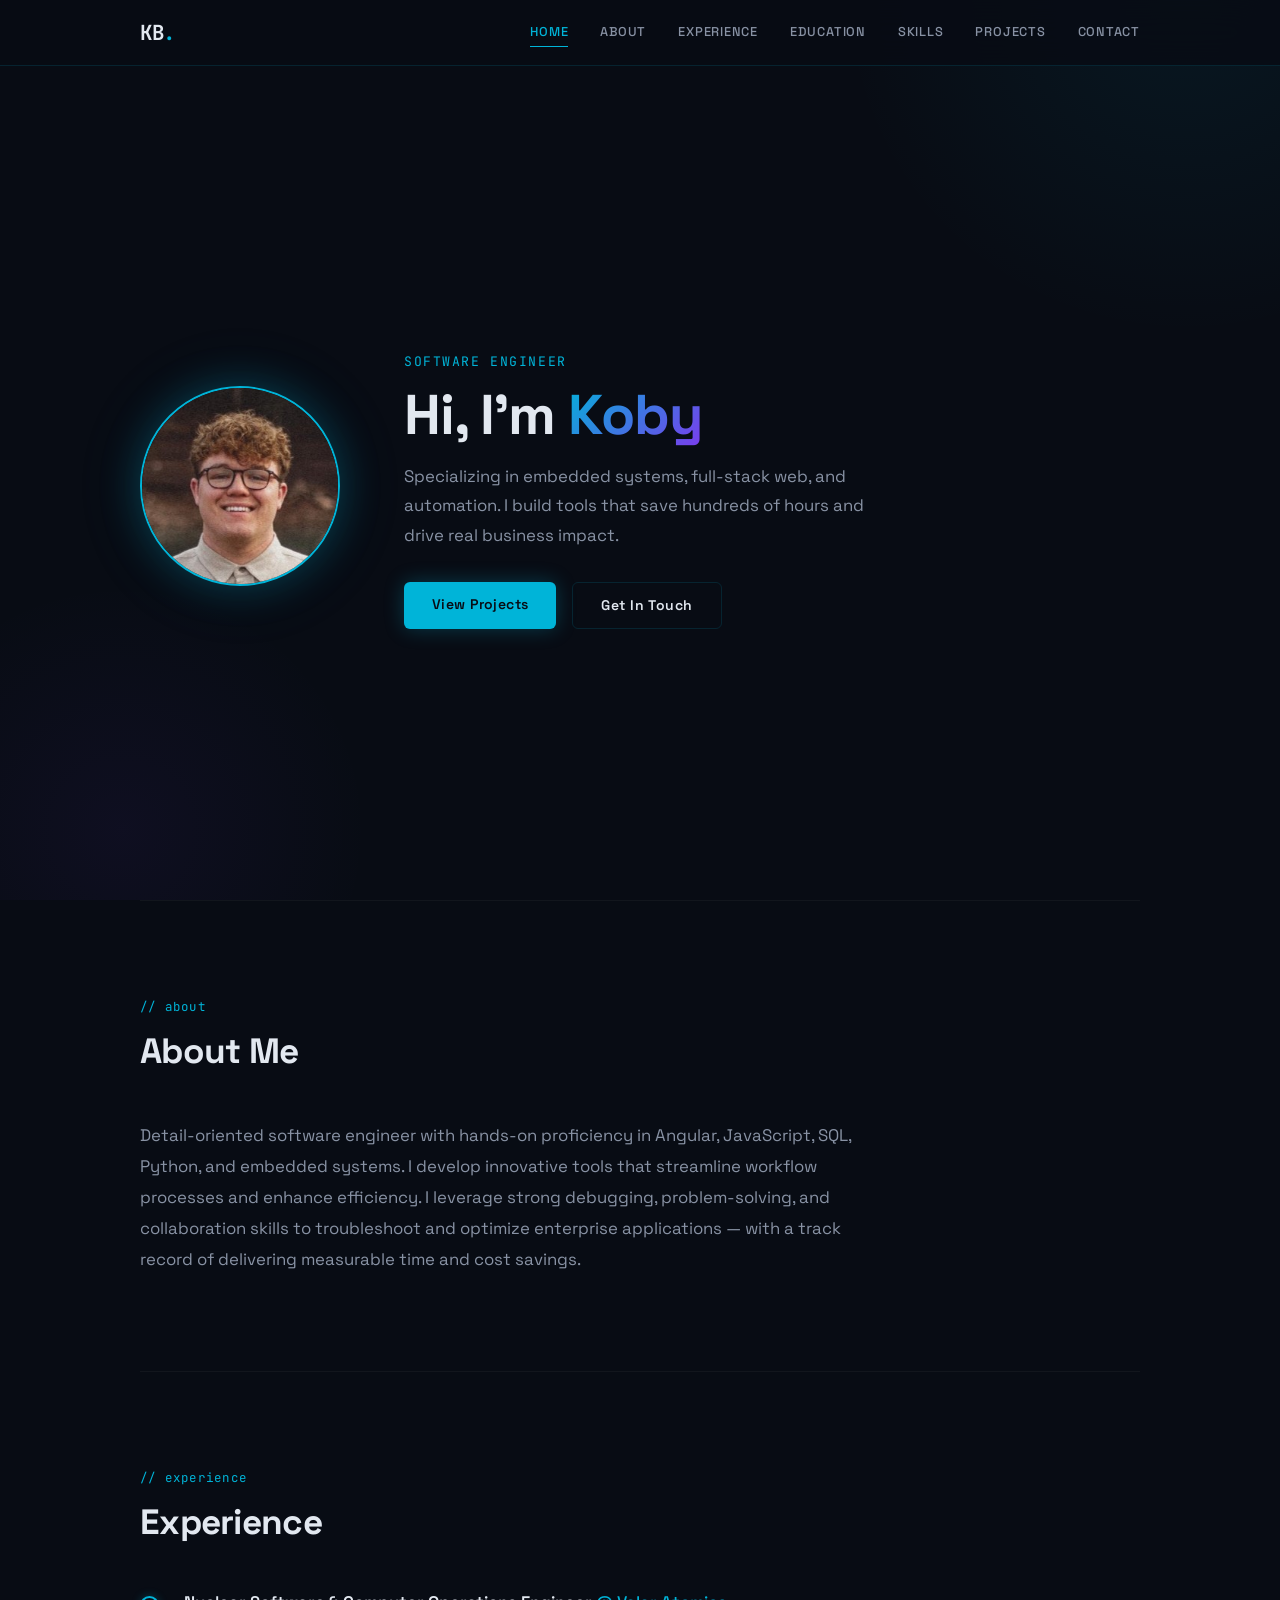
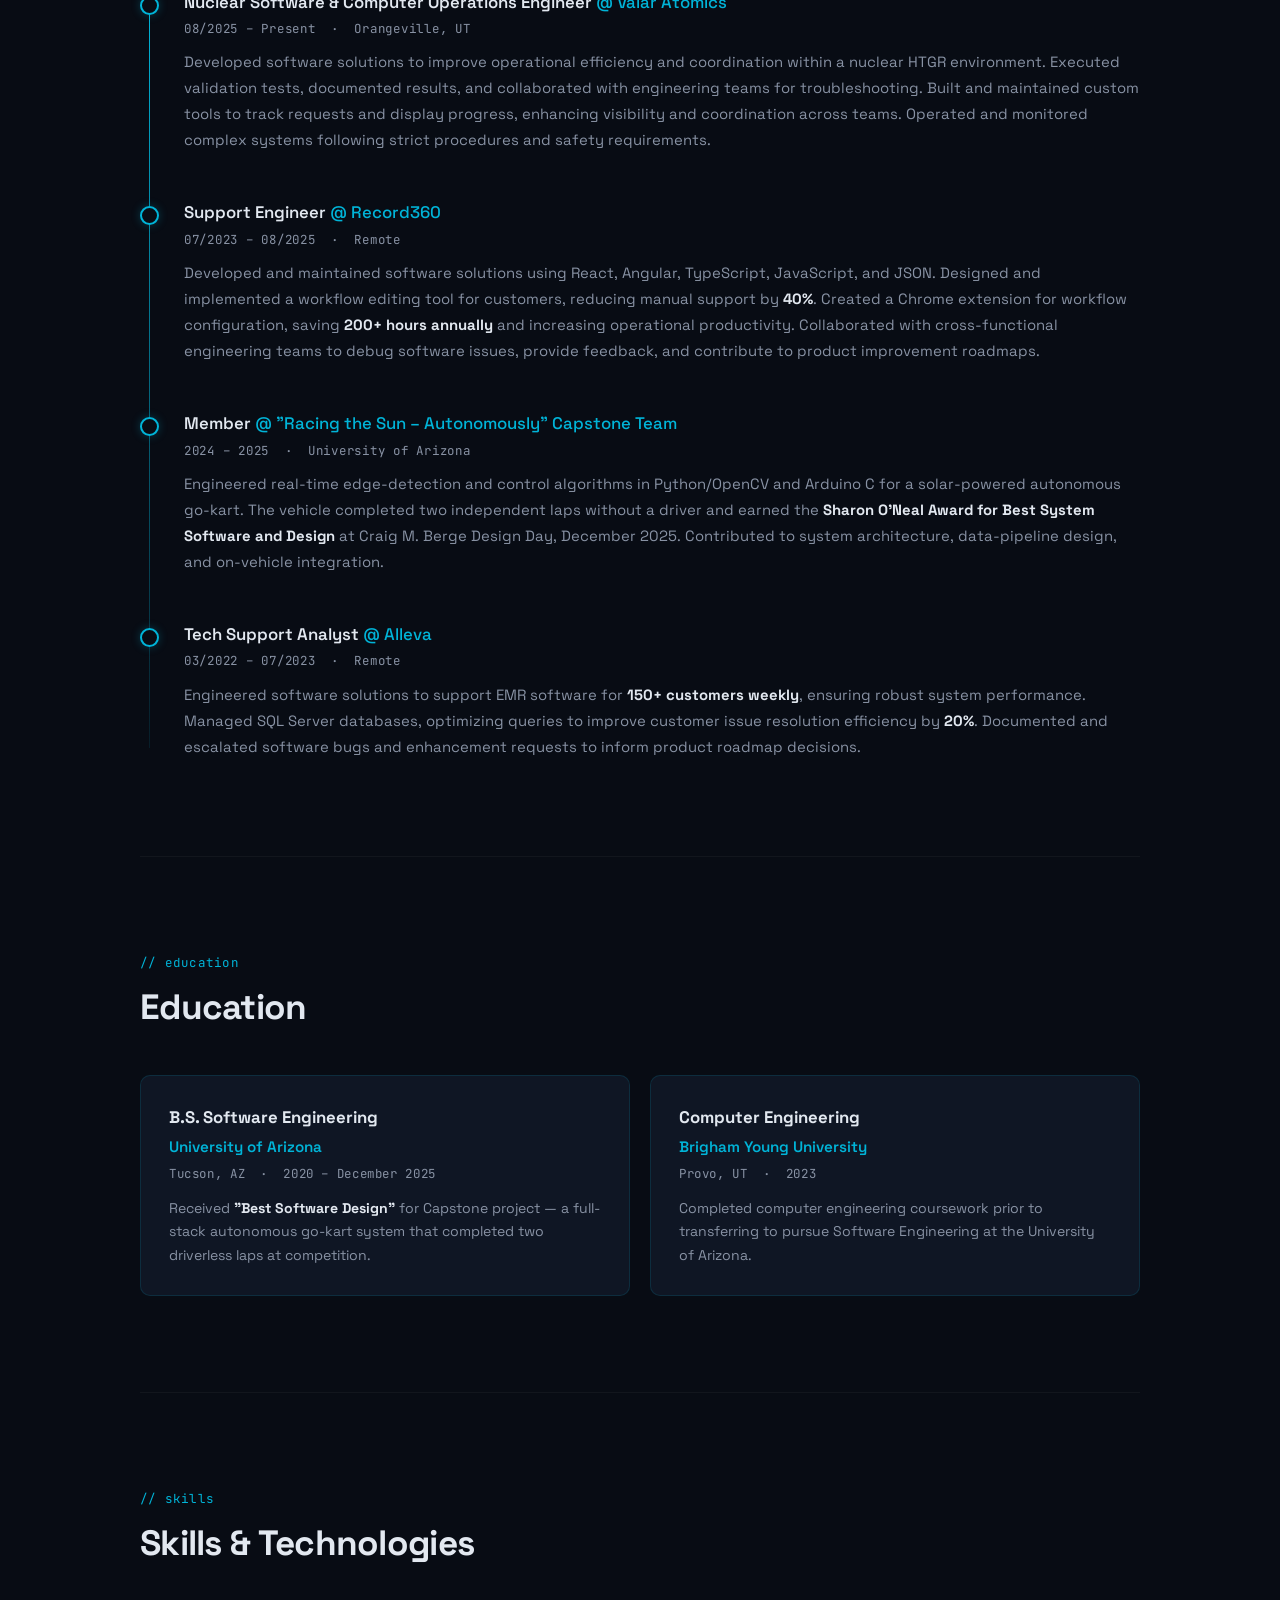
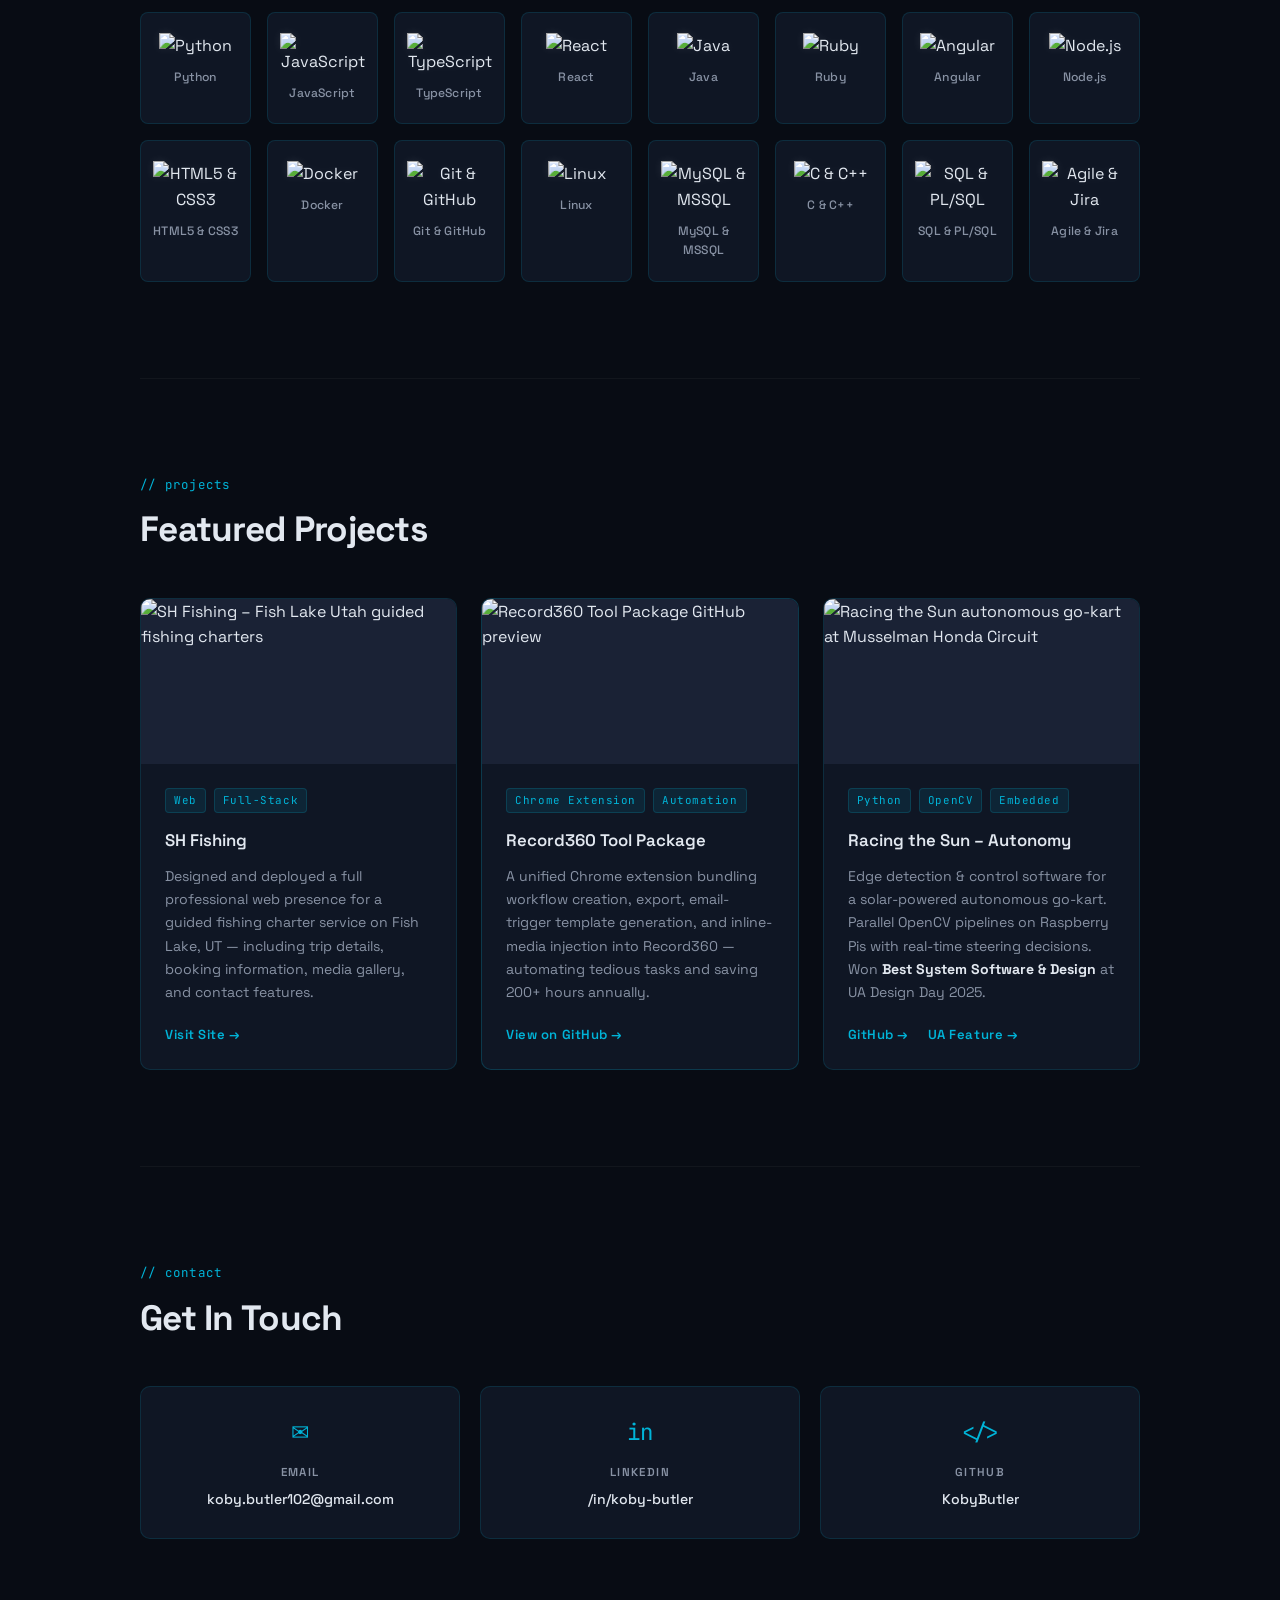
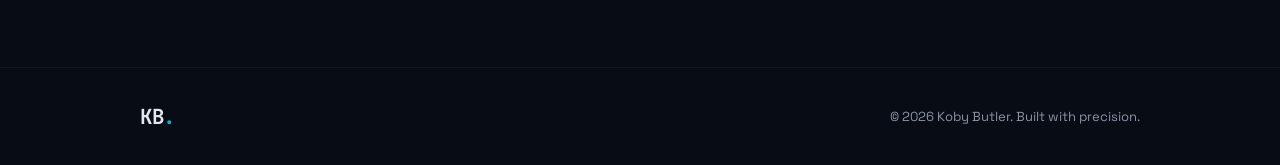
==== commit 4fdd983c: "Content Updates" ====
--- a/index.html
+++ b/index.html
@@ -25,6 +25,7 @@
                     <a href="#hero">Home</a>
                     <a href="#about">About</a>
                     <a href="#experience">Experience</a>
+                    <a href="#education">Education</a>
                     <a href="#skills">Skills</a>
                     <a href="#projects">Projects</a>
                     <a href="#contact">Contact</a>
@@ -57,9 +58,7 @@
             <span class="section-tag">// about</span>
             <h2>About Me</h2>
         </div>
-        <p>I'm currently a Technical Support Specialist at <strong>Record360</strong>, where I designed and implemented
-            custom automation tools that saved the company over <strong>300 hours per quarter</strong> in manual work. I
-            thrive on problem solving and ingenious thinking, turning complex requirements into streamlined solutions.</p>
+        <p>Detail-oriented software engineer with hands-on proficiency in Angular, JavaScript, SQL, Python, and embedded systems. I develop innovative tools that streamline workflow processes and enhance efficiency. I leverage strong debugging, problem-solving, and collaboration skills to troubleshoot and optimize enterprise applications — with a track record of delivering measurable time and cost savings.</p>
     </section>
 
     <!-- EXPERIENCE -->
@@ -71,40 +70,71 @@
         <ul class="exp-list">
             <li class="exp-item">
                 <div class="exp-dot"></div>
-                <h3>Technical Support Specialist <span class="exp-company">@ Record360</span></h3>
-                <div class="dates">May 2022 – Present</div>
+                <h3>Nuclear Software &amp; Computer Operations Engineer <span class="exp-company">@ Valar Atomics</span></h3>
+                <div class="dates">08/2025 – Present &nbsp;·&nbsp; Orangeville, UT</div>
                 <p>
-                    Designed and delivered a JSON generation-and-conversion automation suite that
-                    eliminated over 500 hours of manual data processing per year. Collaborated with
-                    cross-functional stakeholders to translate complex requirements into reliable
-                    developer tools, driving a measurable boost in team productivity.
+                    Developed software solutions to improve operational efficiency and coordination within a nuclear HTGR environment.
+                    Executed validation tests, documented results, and collaborated with engineering teams for troubleshooting.
+                    Built and maintained custom tools to track requests and display progress, enhancing visibility and coordination across teams.
+                    Operated and monitored complex systems following strict procedures and safety requirements.
                 </p>
             </li>
             <li class="exp-item">
                 <div class="exp-dot"></div>
-                <h3>Member <span class="exp-company">@ "Racing the Sun – Autonomously" Team</span></h3>
-                <div class="dates">2024 – Present</div>
+                <h3>Support Engineer <span class="exp-company">@ Record360</span></h3>
+                <div class="dates">07/2023 – 08/2025 &nbsp;·&nbsp; Remote</div>
                 <p>
-                    Engineered real-time edge-detection and control algorithms in Python/OpenCV
-                    and Arduino C for a solar-powered autonomous racecar. Contributed to system
-                    architecture, data-pipeline design, and on-vehicle integration to support
-                    competition readiness.
+                    Developed and maintained software solutions using React, Angular, TypeScript, JavaScript, and JSON.
+                    Designed and implemented a workflow editing tool for customers, reducing manual support by <strong>40%</strong>.
+                    Created a Chrome extension for workflow configuration, saving <strong>200+ hours annually</strong> and increasing operational productivity.
+                    Collaborated with cross-functional engineering teams to debug software issues, provide feedback, and contribute to product improvement roadmaps.
                 </p>
             </li>
             <li class="exp-item">
                 <div class="exp-dot"></div>
-                <h3>Bachelor of Science in Software Engineering <span class="exp-company">@ University of Arizona</span></h3>
-                <div class="dates">2018 – 2022</div>
+                <h3>Member <span class="exp-company">@ "Racing the Sun – Autonomously" Capstone Team</span></h3>
+                <div class="dates">2024 – 2025 &nbsp;·&nbsp; University of Arizona</div>
                 <p>
-                    Graduated with honors after completing rigorous coursework in software
-                    architecture, data structures &amp; algorithms, network programming, and Agile
-                    development methodologies. Mastered full-stack design principles and team
-                    collaboration practices.
+                    Engineered real-time edge-detection and control algorithms in Python/OpenCV and Arduino C for a solar-powered autonomous go-kart.
+                    The vehicle completed two independent laps without a driver and earned the <strong>Sharon O'Neal Award for Best System Software and Design</strong> at Craig M. Berge Design Day, December 2025.
+                    Contributed to system architecture, data-pipeline design, and on-vehicle integration.
+                </p>
+            </li>
+            <li class="exp-item">
+                <div class="exp-dot"></div>
+                <h3>Tech Support Analyst <span class="exp-company">@ Alleva</span></h3>
+                <div class="dates">03/2022 – 07/2023 &nbsp;·&nbsp; Remote</div>
+                <p>
+                    Engineered software solutions to support EMR software for <strong>150+ customers weekly</strong>, ensuring robust system performance.
+                    Managed SQL Server databases, optimizing queries to improve customer issue resolution efficiency by <strong>20%</strong>.
+                    Documented and escalated software bugs and enhancement requests to inform product roadmap decisions.
                 </p>
             </li>
         </ul>
     </section>
 
+    <!-- EDUCATION -->
+    <section id="education" class="container section-block">
+        <div class="section-header">
+            <span class="section-tag">// education</span>
+            <h2>Education</h2>
+        </div>
+        <div class="edu-grid">
+            <div class="edu-card">
+                <div class="edu-degree">B.S. Software Engineering</div>
+                <div class="edu-school">University of Arizona</div>
+                <div class="edu-meta">Tucson, AZ &nbsp;·&nbsp; <span class="dates-inline">2020 – December 2025</span></div>
+                <p>Received <strong>"Best Software Design"</strong> for Capstone project — a full-stack autonomous go-kart system that completed two driverless laps at competition.</p>
+            </div>
+            <div class="edu-card">
+                <div class="edu-degree">Computer Engineering</div>
+                <div class="edu-school">Brigham Young University</div>
+                <div class="edu-meta">Provo, UT &nbsp;·&nbsp; <span class="dates-inline">2023</span></div>
+                <p>Completed computer engineering coursework prior to transferring to pursue Software Engineering at the University of Arizona.</p>
+            </div>
+        </div>
+    </section>
+
     <!-- SKILLS -->
     <section id="skills" class="container section-block">
         <div class="section-header">
@@ -121,6 +151,14 @@
                 <div>JavaScript</div>
             </div>
             <div class="skill-item">
+                <img src="https://cdn.jsdelivr.net/gh/devicons/devicon/icons/typescript/typescript-original.svg" alt="TypeScript">
+                <div>TypeScript</div>
+            </div>
+            <div class="skill-item">
+                <img src="https://cdn.jsdelivr.net/gh/devicons/devicon/icons/react/react-original.svg" alt="React">
+                <div>React</div>
+            </div>
+            <div class="skill-item">
                 <img src="https://cdn.jsdelivr.net/gh/devicons/devicon/icons/java/java-original.svg" alt="Java">
                 <div>Java</div>
             </div>
@@ -165,10 +203,6 @@
                 <div>SQL &amp; PL/SQL</div>
             </div>
             <div class="skill-item">
-                <img src="https://cdn.jsdelivr.net/gh/devicons/devicon/icons/networkx/networkx-original.svg" alt="Networking">
-                <div>Networking</div>
-            </div>
-            <div class="skill-item">
                 <img src="https://cdn.jsdelivr.net/gh/devicons/devicon/icons/jira/jira-original.svg" alt="Agile & Jira">
                 <div>Agile &amp; Jira</div>
             </div>
@@ -182,34 +216,53 @@
             <h2>Featured Projects</h2>
         </div>
         <div class="projects-grid">
+
+            <!-- SH Fishing — FIRST -->
+            <div class="project-card">
+                <img class="project-img" src="https://shfishing.org/uploads/gallery/sh-fishing-hero.jpg" alt="SH Fishing – Fish Lake Utah guided fishing charters" loading="lazy">
+                <div class="project-card-body">
+                    <div class="project-top">
+                        <span class="project-tag">Web</span>
+                        <span class="project-tag">Full-Stack</span>
+                    </div>
+                    <h4>SH Fishing</h4>
+                    <p>Designed and deployed a full professional web presence for a guided fishing charter service on Fish Lake, UT — including trip details, booking information, media gallery, and contact features.</p>
+                    <a href="https://shfishing.org" target="_blank" rel="noopener noreferrer" class="project-link">Visit Site →</a>
+                </div>
+            </div>
+
+            <!-- Record360 Tool Package -->
             <div class="project-card featured">
-                <div class="project-top">
-                    <span class="project-tag">Chrome Extension</span>
-                    <span class="project-tag">Automation</span>
-                </div>
-                <h4>Record360 Tool Package</h4>
-                <p>A unified Chrome extension bundling workflow creation, export, email-trigger template generation, and inline-media injection into Record360—automating tedious tasks and saving hundreds of hours.</p>
-                <a href="https://github.com/KobyButler/r360-tool-package" target="_blank" rel="noopener noreferrer" class="project-link">View on GitHub →</a>
-            </div>
+                <img class="project-img" src="https://opengraph.githubassets.com/1/KobyButler/r360-tool-package" alt="Record360 Tool Package GitHub preview" loading="lazy">
+                <div class="project-card-body">
+                    <div class="project-top">
+                        <span class="project-tag">Chrome Extension</span>
+                        <span class="project-tag">Automation</span>
+                    </div>
+                    <h4>Record360 Tool Package</h4>
+                    <p>A unified Chrome extension bundling workflow creation, export, email-trigger template generation, and inline-media injection into Record360 — automating tedious tasks and saving 200+ hours annually.</p>
+                    <a href="https://github.com/KobyButler/r360-tool-package" target="_blank" rel="noopener noreferrer" class="project-link">View on GitHub →</a>
+                </div>
+            </div>
+
+            <!-- Racing the Sun -->
             <div class="project-card">
-                <div class="project-top">
-                    <span class="project-tag">Python</span>
-                    <span class="project-tag">OpenCV</span>
-                    <span class="project-tag">Embedded</span>
-                </div>
-                <h4>Racing the Sun – Autonomy</h4>
-                <p>Edge detection &amp; control software for a solar-powered autonomous racecar. Parallel OpenCV pipelines on Raspberry Pis with data stitching to a master node for real-time steering decisions.</p>
-                <a href="https://github.com/KobyButler/Racing-the-Sun-Autonomously/tree/main" target="_blank" rel="noopener noreferrer" class="project-link">View on GitHub →</a>
-            </div>
-            <div class="project-card">
-                <div class="project-top">
-                    <span class="project-tag">Web</span>
-                    <span class="project-tag">Full-Stack</span>
-                </div>
-                <h4>SH Fishing</h4>
-                <p>Designed and deployed a full professional web presence for a fishing guide service, including trip information, media, and contact features.</p>
-                <a href="https://shfishing.org" target="_blank" rel="noopener noreferrer" class="project-link">Visit Site →</a>
-            </div>
+                <img class="project-img" src="https://icap.engineering.arizona.edu/sites/default/files/styles/az_large/public/2026-01/RTS_Webedit.jpg.webp" alt="Racing the Sun autonomous go-kart at Musselman Honda Circuit" loading="lazy">
+                <div class="project-card-body">
+                    <div class="project-top">
+                        <span class="project-tag">Python</span>
+                        <span class="project-tag">OpenCV</span>
+                        <span class="project-tag">Embedded</span>
+                    </div>
+                    <h4>Racing the Sun – Autonomy</h4>
+                    <p>Edge detection &amp; control software for a solar-powered autonomous go-kart. Parallel OpenCV pipelines on Raspberry Pis with real-time steering decisions. Won <strong>Best System Software &amp; Design</strong> at UA Design Day 2025.</p>
+                    <div class="project-links">
+                        <a href="https://github.com/KobyButler/Racing-the-Sun-Autonomously/tree/main" target="_blank" rel="noopener noreferrer" class="project-link">GitHub →</a>
+                        <a href="https://icap.engineering.arizona.edu/news/autonomous-go-kart-races-past-finish-line" target="_blank" rel="noopener noreferrer" class="project-link">UA Feature →</a>
+                    </div>
+                </div>
+            </div>
+
         </div>
     </section>
 
--- a/styles.css
+++ b/styles.css
@@ -399,6 +399,62 @@
     letter-spacing: 0.02em;
 }
 
+/* ─── EDUCATION ────────────────────────────────────────── */
+.edu-grid {
+    display: grid;
+    grid-template-columns: repeat(auto-fit, minmax(280px, 1fr));
+    gap: 1.25rem;
+}
+
+.edu-card {
+    background: var(--surface);
+    border: 1px solid var(--border);
+    border-radius: 10px;
+    padding: 1.75rem;
+    transition: border-color 0.2s;
+}
+
+.edu-card:hover { border-color: rgba(0, 180, 216, 0.3); }
+
+.edu-degree {
+    font-size: 1.05rem;
+    font-weight: 700;
+    color: var(--text);
+    margin-bottom: 0.2rem;
+}
+
+.edu-school {
+    font-size: 0.95rem;
+    font-weight: 600;
+    color: var(--primary);
+    margin-bottom: 0.3rem;
+}
+
+.edu-meta {
+    font-family: var(--mono);
+    font-size: 0.78rem;
+    color: var(--text-muted);
+    letter-spacing: 0.05em;
+    margin-bottom: 0.85rem;
+}
+
+.dates-inline {
+    font-family: var(--mono);
+    font-size: 0.78rem;
+    color: var(--text-muted);
+}
+
+.edu-card p {
+    font-size: 0.88rem;
+    color: var(--text-muted);
+    line-height: 1.65;
+}
+
+.edu-card strong { color: var(--text); }
+
+/* ─── EXPERIENCE — extra ───────────────────────────────── */
+.exp-item strong { color: var(--text); }
+
 /* ─── PROJECTS ─────────────────────────────────────────── */
 .projects-grid {
     display: grid;
@@ -410,7 +466,7 @@
     background: var(--surface);
     border: 1px solid var(--border);
     border-radius: 10px;
-    padding: 1.75rem;
+    overflow: hidden;
     transition: transform 0.2s, border-color 0.2s, box-shadow 0.2s;
     display: flex;
     flex-direction: column;
@@ -424,14 +480,28 @@
 
 .project-card.featured {
     border-color: rgba(0, 180, 216, 0.22);
-    background: linear-gradient(145deg, var(--surface) 0%, rgba(0, 180, 216, 0.03) 100%);
+}
+
+.project-img {
+    width: 100%;
+    height: 165px;
+    object-fit: cover;
+    display: block;
+    background: var(--surface-2);
+}
+
+.project-card-body {
+    padding: 1.5rem;
+    display: flex;
+    flex-direction: column;
+    flex: 1;
 }
 
 .project-top {
     display: flex;
     gap: 0.5rem;
     flex-wrap: wrap;
-    margin-bottom: 1rem;
+    margin-bottom: 0.85rem;
 }
 
 .project-tag {
@@ -460,13 +530,21 @@
     margin-bottom: 1.25rem;
 }
 
+.project-card strong { color: var(--text); }
+
+.project-links {
+    display: flex;
+    gap: 1.25rem;
+    flex-wrap: wrap;
+    align-items: center;
+}
+
 .project-link {
     font-size: 0.82rem;
     font-weight: 600;
     color: var(--primary);
     letter-spacing: 0.04em;
     transition: color 0.2s;
-    align-self: flex-start;
 }
 
 .project-link:hover { color: #00c8f0; }
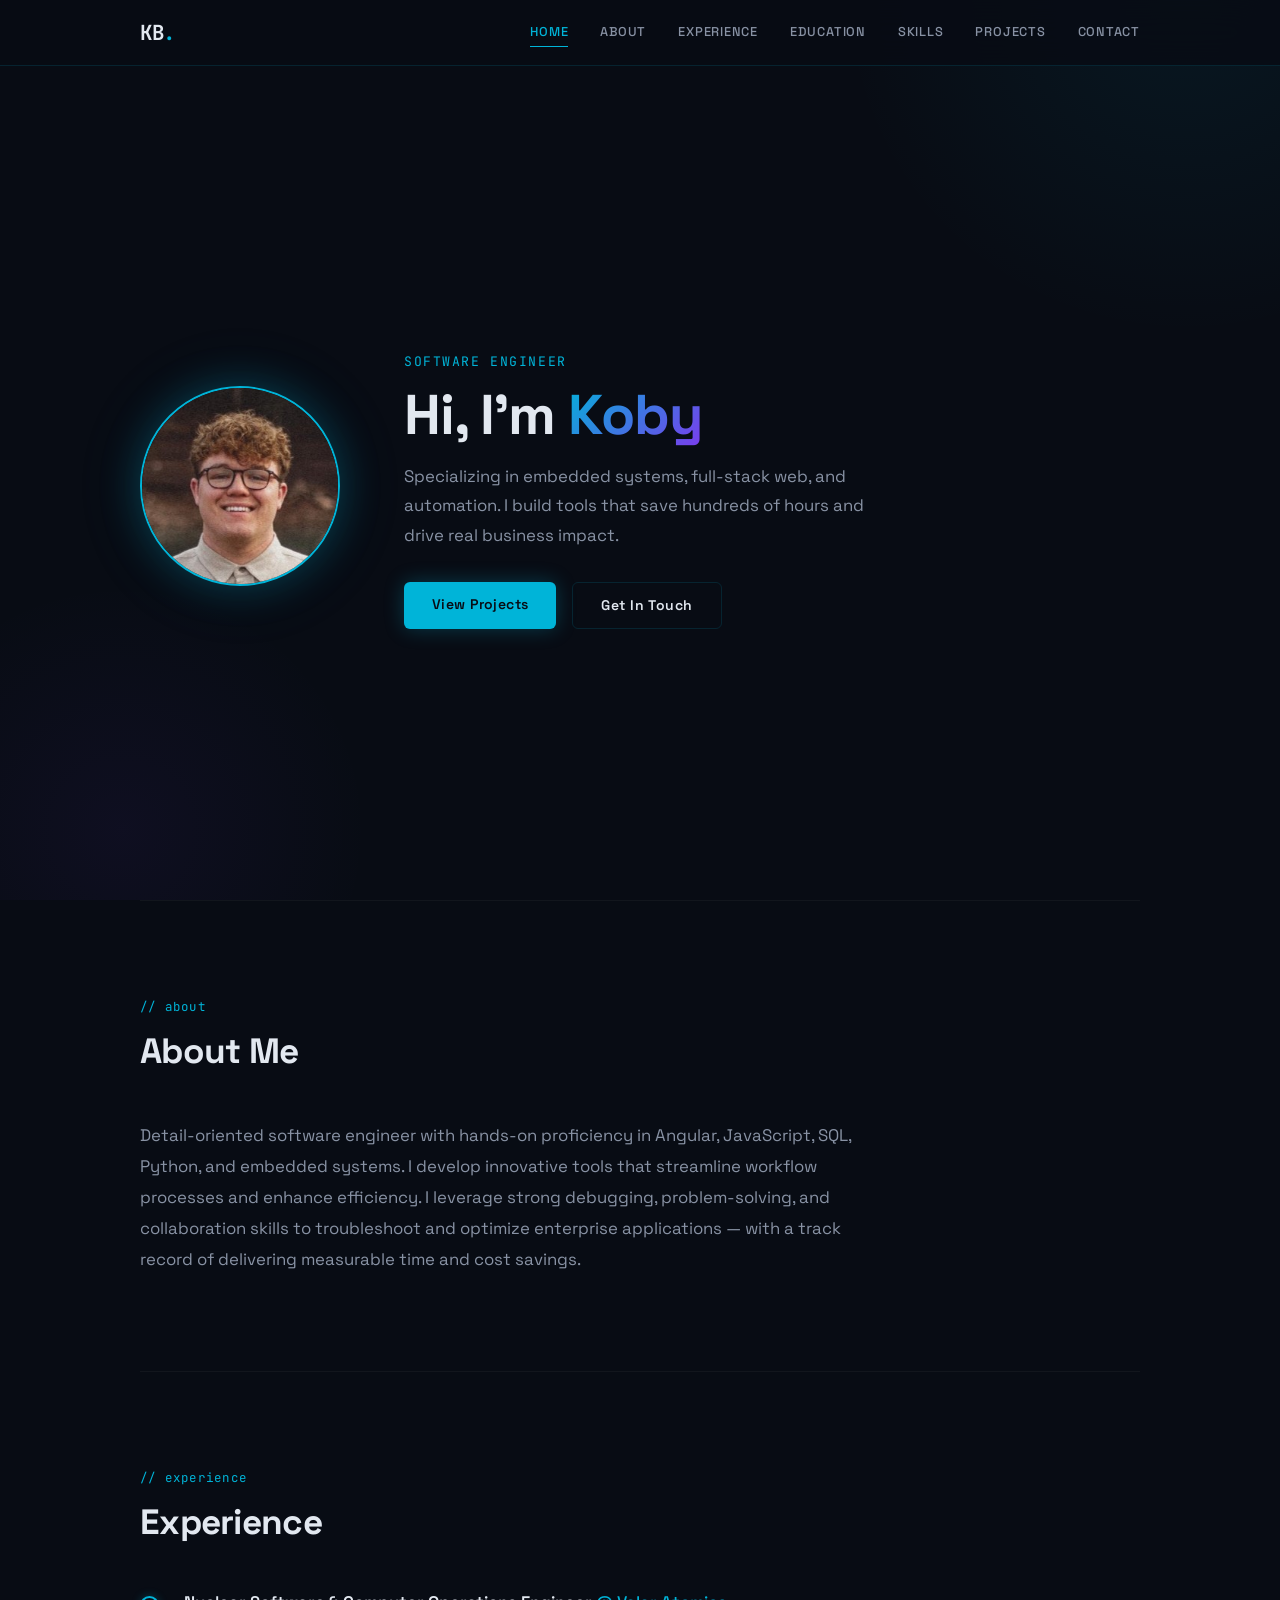
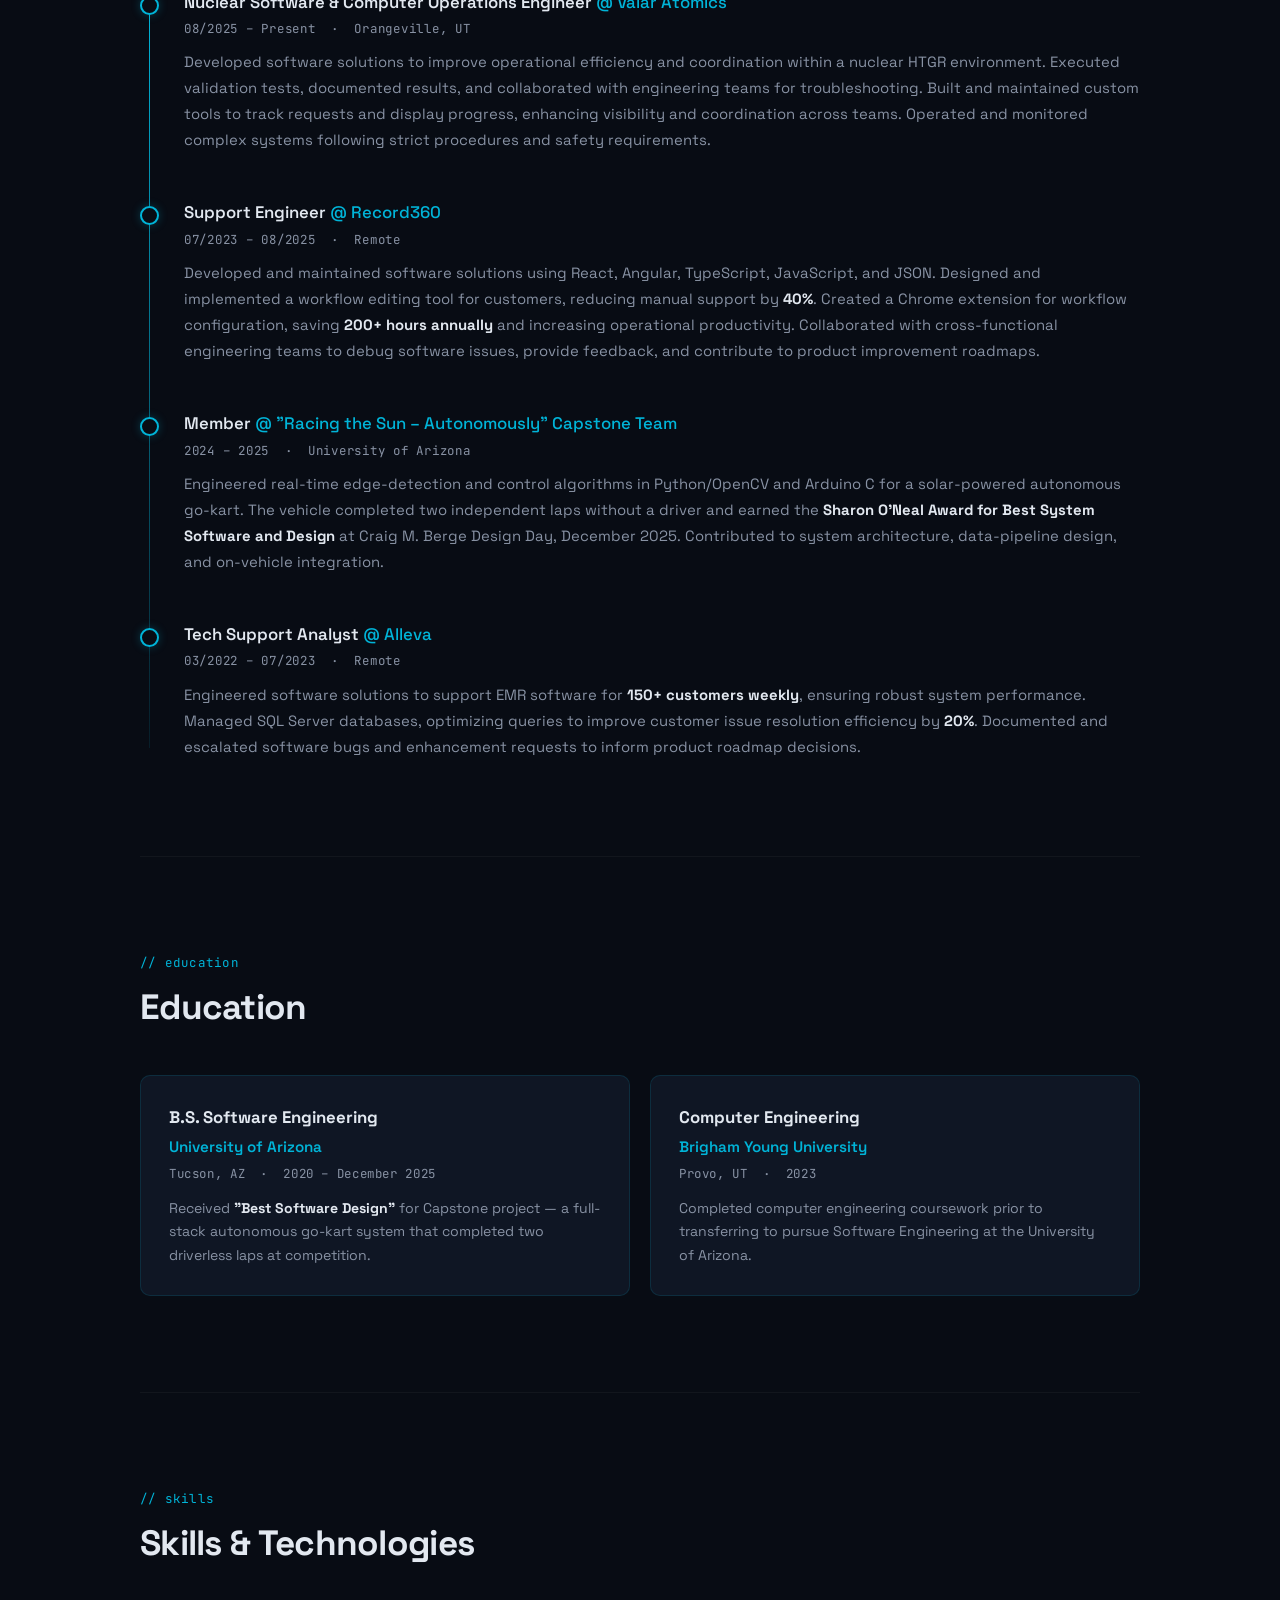
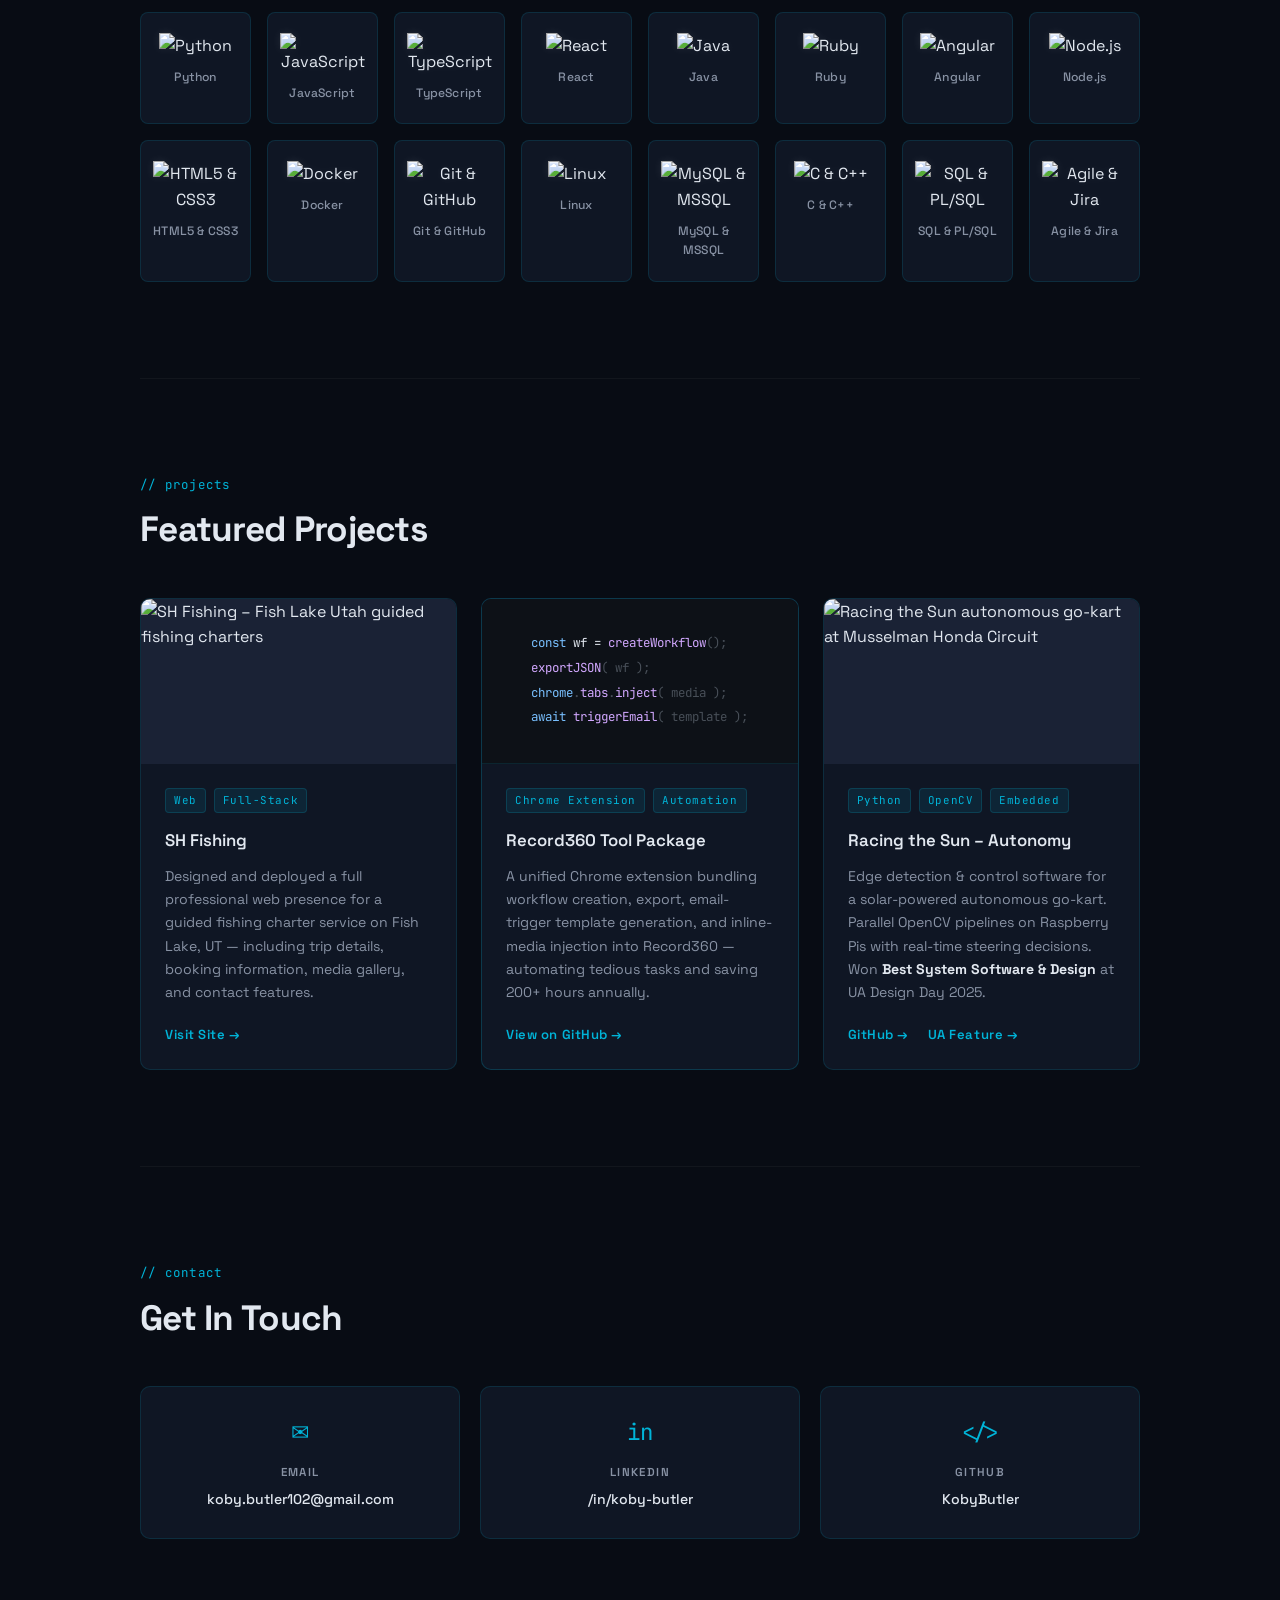
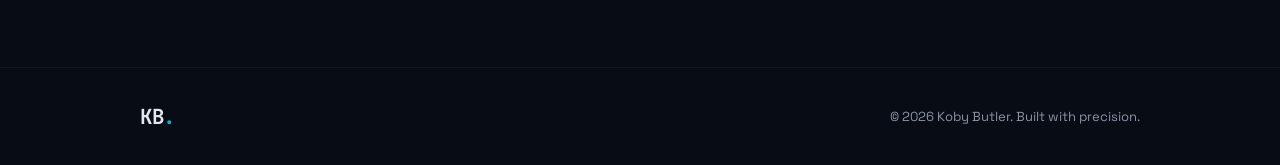
==== commit 7f088381: "image corrections" ====
--- a/index.html
+++ b/index.html
@@ -219,7 +219,7 @@
 
             <!-- SH Fishing — FIRST -->
             <div class="project-card">
-                <img class="project-img" src="https://shfishing.org/uploads/gallery/sh-fishing-hero.jpg" alt="SH Fishing – Fish Lake Utah guided fishing charters" loading="lazy">
+                <img class="project-img" src="https://shfishing.org/uploads/gallery/sh-fishing-hero.jpg" alt="SH Fishing – Fish Lake Utah guided fishing charters" loading="lazy" referrerpolicy="no-referrer" onerror="this.onerror=null;this.src='https://shfishing.org/uploads/gallery/sh-fishing-catch-01.jpg'">
                 <div class="project-card-body">
                     <div class="project-top">
                         <span class="project-tag">Web</span>
@@ -233,7 +233,14 @@
 
             <!-- Record360 Tool Package -->
             <div class="project-card featured">
-                <img class="project-img" src="https://opengraph.githubassets.com/1/KobyButler/r360-tool-package" alt="Record360 Tool Package GitHub preview" loading="lazy">
+                <div class="project-img project-img--code" aria-hidden="true">
+                    <div class="code-preview">
+                        <div class="code-line"><span class="ct-key">const</span> wf = <span class="ct-fn">createWorkflow</span><span class="ct-dim">();</span></div>
+                        <div class="code-line"><span class="ct-fn">exportJSON</span><span class="ct-dim">( wf );</span></div>
+                        <div class="code-line"><span class="ct-key">chrome</span><span class="ct-dim">.</span><span class="ct-fn">tabs</span><span class="ct-dim">.</span><span class="ct-fn">inject</span><span class="ct-dim">( media );</span></div>
+                        <div class="code-line"><span class="ct-key">await</span> <span class="ct-fn">triggerEmail</span><span class="ct-dim">( template );</span></div>
+                    </div>
+                </div>
                 <div class="project-card-body">
                     <div class="project-top">
                         <span class="project-tag">Chrome Extension</span>
--- a/styles.css
+++ b/styles.css
@@ -490,6 +490,28 @@
     background: var(--surface-2);
 }
 
+.project-img--code {
+    object-fit: unset;
+    background: #0d1117;
+    display: flex;
+    align-items: center;
+    justify-content: center;
+    border-bottom: 1px solid rgba(0, 180, 216, 0.12);
+}
+
+.code-preview {
+    font-family: var(--mono);
+    font-size: 0.78rem;
+    line-height: 2;
+    padding: 0.5rem 1rem;
+}
+
+.code-line { white-space: nowrap; }
+
+.ct-key  { color: #79c0ff; }
+.ct-fn   { color: #d2a8ff; }
+.ct-dim  { color: #484f58; }
+
 .project-card-body {
     padding: 1.5rem;
     display: flex;
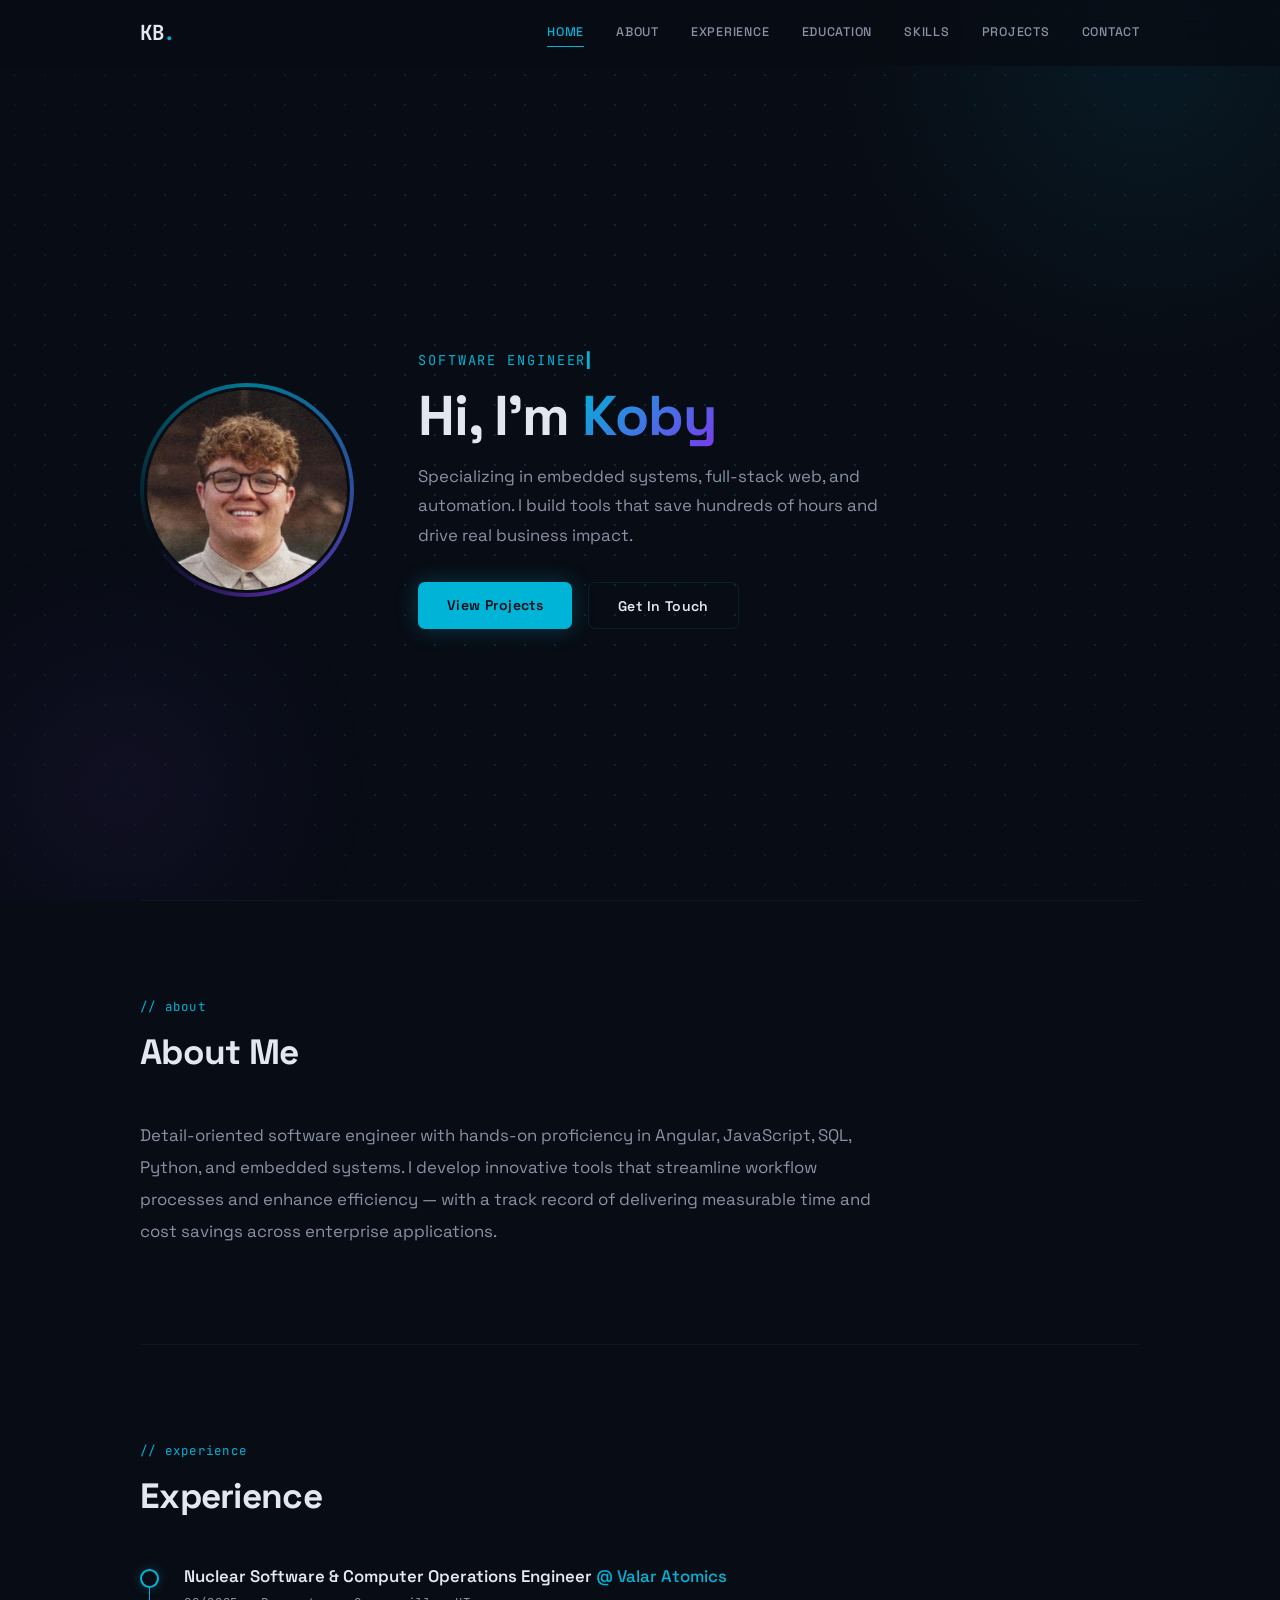
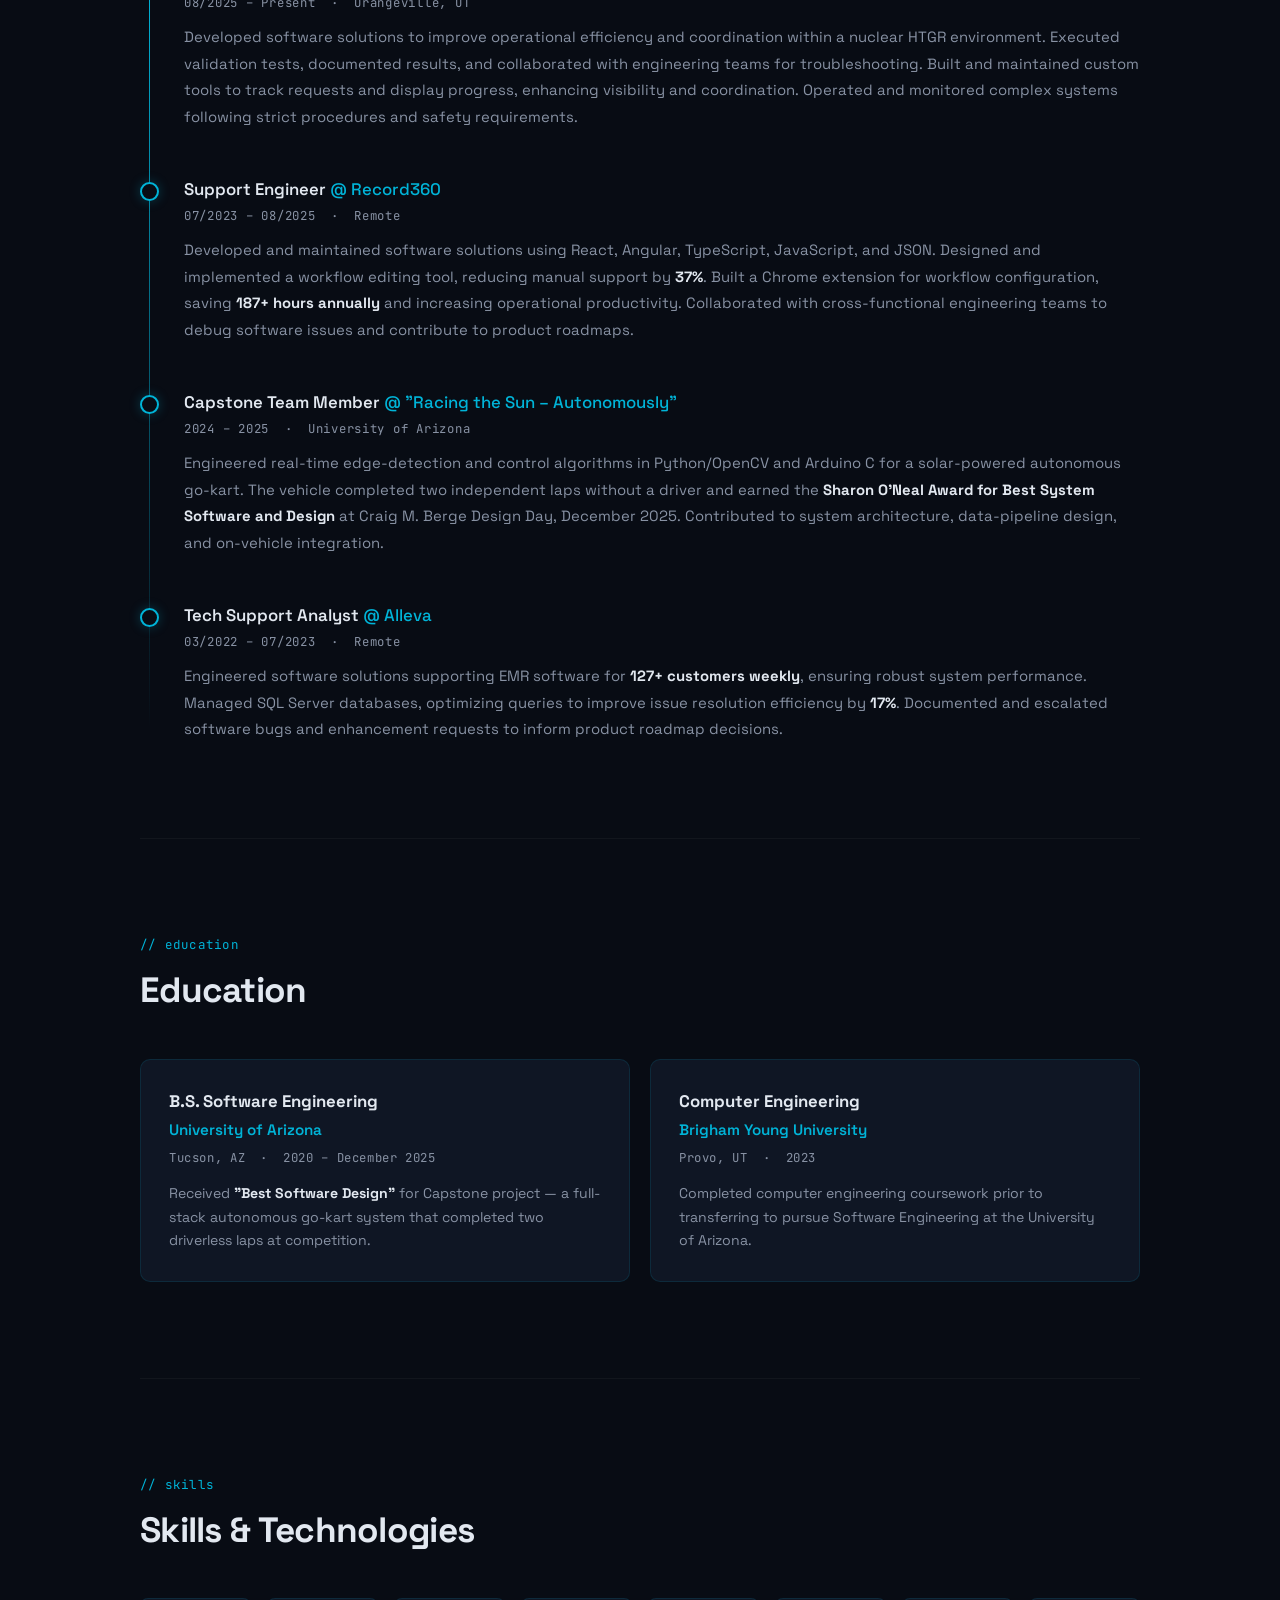
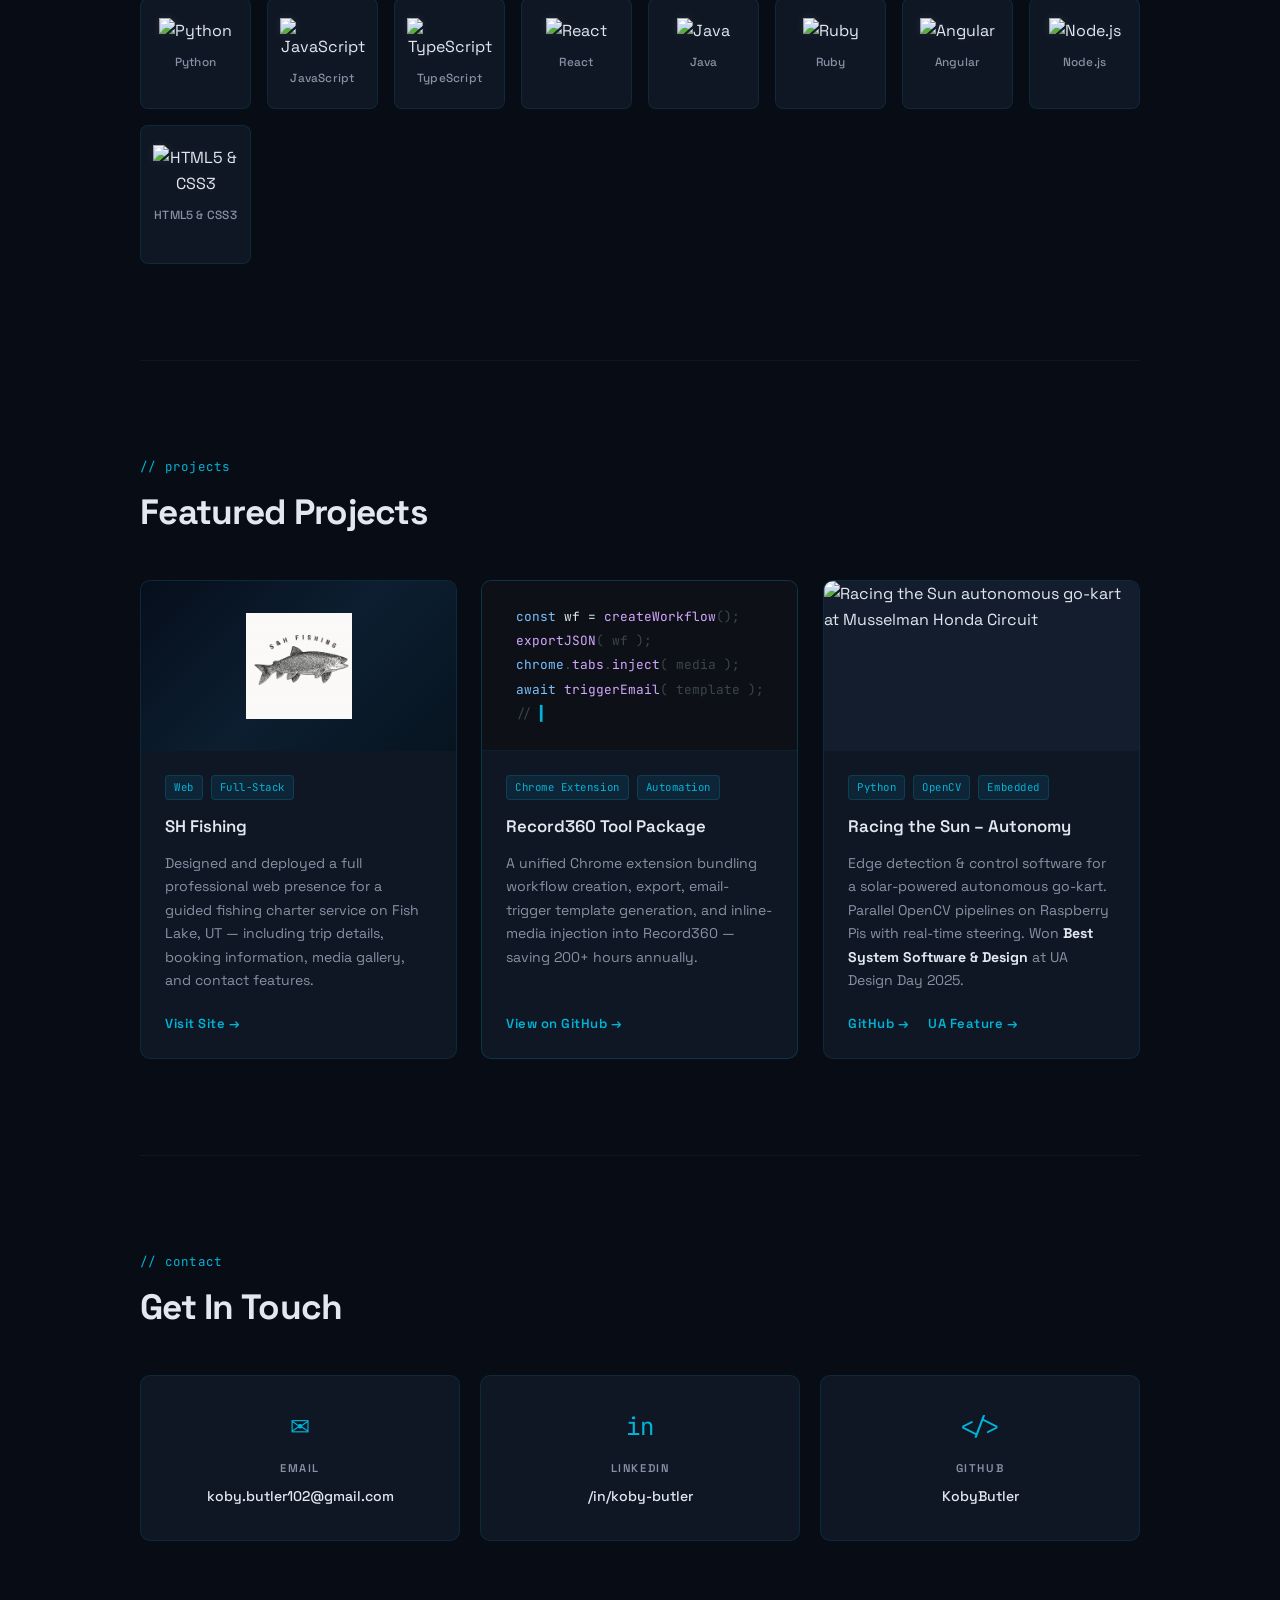
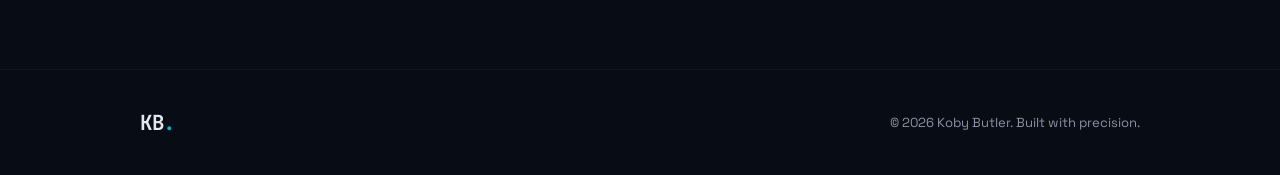
==== commit ffb39056: "Style Updates" ====
--- a/index.html
+++ b/index.html
@@ -5,8 +5,6 @@
     <meta charset="UTF-8">
     <meta name="viewport" content="width=device-width,initial-scale=1">
     <title>Koby Butler — Software Engineer</title>
-
-    <!-- Google Fonts -->
     <link href="https://fonts.googleapis.com/css2?family=Space+Grotesk:wght@300;400;500;600;700&family=JetBrains+Mono:wght@400;500&display=swap" rel="stylesheet">
     <link rel="stylesheet" href="styles.css">
 </head>
@@ -14,7 +12,7 @@
 <body>
 
     <!-- NAV -->
-    <header>
+    <header id="header">
         <div class="container nav-inner">
             <a href="#" class="logo">KB<span class="logo-dot">.</span></a>
             <nav>
@@ -36,15 +34,17 @@
 
     <!-- HERO -->
     <section id="hero">
+        <div class="hero-bg-grid"></div>
         <div class="container hero-inner">
-            <div class="hero-img">
+            <div class="hero-img" data-hero="img">
+                <div class="hero-img-ring"></div>
                 <img src="profile.jpg" alt="Koby Butler">
             </div>
             <div class="hero-text">
-                <div class="hero-label">Software Engineer</div>
-                <h1>Hi, I'm <span class="gradient-text">Koby</span></h1>
-                <p>Specializing in embedded systems, full-stack web, and automation. I build tools that save hundreds of hours and drive real business impact.</p>
-                <div class="hero-cta">
+                <div class="hero-label" id="heroLabel" data-hero="1"></div>
+                <h1 data-hero="2">Hi, I'm <span class="gradient-text">Koby</span></h1>
+                <p data-hero="3">Specializing in embedded systems, full-stack web, and automation. I build tools that save hundreds of hours and drive real business impact.</p>
+                <div class="hero-cta" data-hero="4">
                     <a href="#projects" class="btn btn-primary">View Projects</a>
                     <a href="#contact" class="btn btn-outline">Get In Touch</a>
                 </div>
@@ -54,59 +54,71 @@
 
     <!-- ABOUT -->
     <section id="about" class="container section-block">
-        <div class="section-header">
+        <div class="section-header reveal">
             <span class="section-tag">// about</span>
             <h2>About Me</h2>
         </div>
-        <p>Detail-oriented software engineer with hands-on proficiency in Angular, JavaScript, SQL, Python, and embedded systems. I develop innovative tools that streamline workflow processes and enhance efficiency. I leverage strong debugging, problem-solving, and collaboration skills to troubleshoot and optimize enterprise applications — with a track record of delivering measurable time and cost savings.</p>
+        <p class="reveal" data-delay="1">
+            Detail-oriented software engineer with hands-on proficiency in Angular, JavaScript, SQL, Python, and embedded systems.
+            I develop innovative tools that streamline workflow processes and enhance efficiency — with a track record of
+            delivering measurable time and cost savings across enterprise applications.
+        </p>
     </section>
 
     <!-- EXPERIENCE -->
     <section id="experience" class="container section-block">
-        <div class="section-header">
+        <div class="section-header reveal">
             <span class="section-tag">// experience</span>
             <h2>Experience</h2>
         </div>
         <ul class="exp-list">
-            <li class="exp-item">
+            <li class="exp-item reveal" data-delay="1">
                 <div class="exp-dot"></div>
                 <h3>Nuclear Software &amp; Computer Operations Engineer <span class="exp-company">@ Valar Atomics</span></h3>
                 <div class="dates">08/2025 – Present &nbsp;·&nbsp; Orangeville, UT</div>
                 <p>
                     Developed software solutions to improve operational efficiency and coordination within a nuclear HTGR environment.
                     Executed validation tests, documented results, and collaborated with engineering teams for troubleshooting.
-                    Built and maintained custom tools to track requests and display progress, enhancing visibility and coordination across teams.
+                    Built and maintained custom tools to track requests and display progress, enhancing visibility and coordination.
                     Operated and monitored complex systems following strict procedures and safety requirements.
                 </p>
             </li>
-            <li class="exp-item">
+            <li class="exp-item reveal" data-delay="2">
                 <div class="exp-dot"></div>
                 <h3>Support Engineer <span class="exp-company">@ Record360</span></h3>
                 <div class="dates">07/2023 – 08/2025 &nbsp;·&nbsp; Remote</div>
                 <p>
                     Developed and maintained software solutions using React, Angular, TypeScript, JavaScript, and JSON.
-                    Designed and implemented a workflow editing tool for customers, reducing manual support by <strong>40%</strong>.
-                    Created a Chrome extension for workflow configuration, saving <strong>200+ hours annually</strong> and increasing operational productivity.
-                    Collaborated with cross-functional engineering teams to debug software issues, provide feedback, and contribute to product improvement roadmaps.
+                    Designed and implemented a workflow editing tool, reducing manual support by
+                    <strong><span class="counter" data-target="40">40</span>%</strong>.
+                    Built a Chrome extension for workflow configuration, saving
+                    <strong><span class="counter" data-target="200">200</span>+ hours annually</strong>
+                    and increasing operational productivity.
+                    Collaborated with cross-functional engineering teams to debug software issues and contribute to product roadmaps.
                 </p>
             </li>
-            <li class="exp-item">
+            <li class="exp-item reveal" data-delay="3">
                 <div class="exp-dot"></div>
-                <h3>Member <span class="exp-company">@ "Racing the Sun – Autonomously" Capstone Team</span></h3>
+                <h3>Capstone Team Member <span class="exp-company">@ "Racing the Sun – Autonomously"</span></h3>
                 <div class="dates">2024 – 2025 &nbsp;·&nbsp; University of Arizona</div>
                 <p>
                     Engineered real-time edge-detection and control algorithms in Python/OpenCV and Arduino C for a solar-powered autonomous go-kart.
-                    The vehicle completed two independent laps without a driver and earned the <strong>Sharon O'Neal Award for Best System Software and Design</strong> at Craig M. Berge Design Day, December 2025.
+                    The vehicle completed two independent laps without a driver and earned the
+                    <strong>Sharon O'Neal Award for Best System Software and Design</strong>
+                    at Craig M. Berge Design Day, December 2025.
                     Contributed to system architecture, data-pipeline design, and on-vehicle integration.
                 </p>
             </li>
-            <li class="exp-item">
+            <li class="exp-item reveal" data-delay="4">
                 <div class="exp-dot"></div>
                 <h3>Tech Support Analyst <span class="exp-company">@ Alleva</span></h3>
                 <div class="dates">03/2022 – 07/2023 &nbsp;·&nbsp; Remote</div>
                 <p>
-                    Engineered software solutions to support EMR software for <strong>150+ customers weekly</strong>, ensuring robust system performance.
-                    Managed SQL Server databases, optimizing queries to improve customer issue resolution efficiency by <strong>20%</strong>.
+                    Engineered software solutions supporting EMR software for
+                    <strong><span class="counter" data-target="150">150</span>+ customers weekly</strong>,
+                    ensuring robust system performance.
+                    Managed SQL Server databases, optimizing queries to improve issue resolution efficiency by
+                    <strong><span class="counter" data-target="20">20</span>%</strong>.
                     Documented and escalated software bugs and enhancement requests to inform product roadmap decisions.
                 </p>
             </li>
@@ -115,18 +127,18 @@
 
     <!-- EDUCATION -->
     <section id="education" class="container section-block">
-        <div class="section-header">
+        <div class="section-header reveal">
             <span class="section-tag">// education</span>
             <h2>Education</h2>
         </div>
         <div class="edu-grid">
-            <div class="edu-card">
+            <div class="edu-card reveal" data-delay="1">
                 <div class="edu-degree">B.S. Software Engineering</div>
                 <div class="edu-school">University of Arizona</div>
                 <div class="edu-meta">Tucson, AZ &nbsp;·&nbsp; <span class="dates-inline">2020 – December 2025</span></div>
                 <p>Received <strong>"Best Software Design"</strong> for Capstone project — a full-stack autonomous go-kart system that completed two driverless laps at competition.</p>
             </div>
-            <div class="edu-card">
+            <div class="edu-card reveal" data-delay="2">
                 <div class="edu-degree">Computer Engineering</div>
                 <div class="edu-school">Brigham Young University</div>
                 <div class="edu-meta">Provo, UT &nbsp;·&nbsp; <span class="dates-inline">2023</span></div>
@@ -137,72 +149,72 @@
 
     <!-- SKILLS -->
     <section id="skills" class="container section-block">
-        <div class="section-header">
+        <div class="section-header reveal">
             <span class="section-tag">// skills</span>
             <h2>Skills &amp; Technologies</h2>
         </div>
         <div class="skill-list">
-            <div class="skill-item">
+            <div class="skill-item reveal" data-delay="1">
                 <img src="https://cdn.jsdelivr.net/gh/devicons/devicon/icons/python/python-original.svg" alt="Python">
                 <div>Python</div>
             </div>
-            <div class="skill-item">
+            <div class="skill-item reveal" data-delay="2">
                 <img src="https://cdn.jsdelivr.net/gh/devicons/devicon/icons/javascript/javascript-original.svg" alt="JavaScript">
                 <div>JavaScript</div>
             </div>
-            <div class="skill-item">
+            <div class="skill-item reveal" data-delay="3">
                 <img src="https://cdn.jsdelivr.net/gh/devicons/devicon/icons/typescript/typescript-original.svg" alt="TypeScript">
                 <div>TypeScript</div>
             </div>
-            <div class="skill-item">
+            <div class="skill-item reveal" data-delay="4">
                 <img src="https://cdn.jsdelivr.net/gh/devicons/devicon/icons/react/react-original.svg" alt="React">
                 <div>React</div>
             </div>
-            <div class="skill-item">
+            <div class="skill-item reveal" data-delay="5">
                 <img src="https://cdn.jsdelivr.net/gh/devicons/devicon/icons/java/java-original.svg" alt="Java">
                 <div>Java</div>
             </div>
-            <div class="skill-item">
+            <div class="skill-item reveal" data-delay="6">
                 <img src="https://cdn.jsdelivr.net/gh/devicons/devicon/icons/ruby/ruby-original.svg" alt="Ruby">
                 <div>Ruby</div>
             </div>
-            <div class="skill-item">
+            <div class="skill-item reveal" data-delay="7">
                 <img src="https://cdn.jsdelivr.net/gh/devicons/devicon/icons/angularjs/angularjs-original.svg" alt="Angular">
                 <div>Angular</div>
             </div>
-            <div class="skill-item">
+            <div class="skill-item reveal" data-delay="8">
                 <img src="https://cdn.jsdelivr.net/gh/devicons/devicon/icons/nodejs/nodejs-original.svg" alt="Node.js">
                 <div>Node.js</div>
             </div>
-            <div class="skill-item">
+            <div class="skill-item reveal" data-delay="9">
                 <img src="https://cdn.jsdelivr.net/gh/devicons/devicon/icons/html5/html5-original.svg" alt="HTML5 & CSS3">
                 <div>HTML5 &amp; CSS3</div>
             </div>
-            <div class="skill-item">
+            <div class="skill-item reveal" data-delay="10">
                 <img src="https://cdn.jsdelivr.net/gh/devicons/devicon/icons/docker/docker-original.svg" alt="Docker">
                 <div>Docker</div>
             </div>
-            <div class="skill-item">
+            <div class="skill-item reveal" data-delay="11">
                 <img src="https://cdn.jsdelivr.net/gh/devicons/devicon/icons/git/git-original.svg" alt="Git & GitHub">
                 <div>Git &amp; GitHub</div>
             </div>
-            <div class="skill-item">
+            <div class="skill-item reveal" data-delay="12">
                 <img src="https://cdn.jsdelivr.net/gh/devicons/devicon/icons/linux/linux-original.svg" alt="Linux">
                 <div>Linux</div>
             </div>
-            <div class="skill-item">
+            <div class="skill-item reveal" data-delay="13">
                 <img src="https://cdn.jsdelivr.net/gh/devicons/devicon/icons/mysql/mysql-original.svg" alt="MySQL & MSSQL">
                 <div>MySQL &amp; MSSQL</div>
             </div>
-            <div class="skill-item">
+            <div class="skill-item reveal" data-delay="14">
                 <img src="https://cdn.jsdelivr.net/gh/devicons/devicon/icons/cplusplus/cplusplus-original.svg" alt="C & C++">
                 <div>C &amp; C++</div>
             </div>
-            <div class="skill-item">
+            <div class="skill-item reveal" data-delay="15">
                 <img src="https://cdn.jsdelivr.net/gh/devicons/devicon/icons/sqlite/sqlite-original.svg" alt="SQL & PL/SQL">
                 <div>SQL &amp; PL/SQL</div>
             </div>
-            <div class="skill-item">
+            <div class="skill-item reveal" data-delay="16">
                 <img src="https://cdn.jsdelivr.net/gh/devicons/devicon/icons/jira/jira-original.svg" alt="Agile & Jira">
                 <div>Agile &amp; Jira</div>
             </div>
@@ -211,15 +223,15 @@
 
     <!-- PROJECTS -->
     <section id="projects" class="container section-block">
-        <div class="section-header">
+        <div class="section-header reveal">
             <span class="section-tag">// projects</span>
             <h2>Featured Projects</h2>
         </div>
         <div class="projects-grid">
 
-            <!-- SH Fishing — FIRST -->
-            <div class="project-card">
-                <img class="project-img" src="https://shfishing.org/uploads/gallery/sh-fishing-hero.jpg" alt="SH Fishing – Fish Lake Utah guided fishing charters" loading="lazy" referrerpolicy="no-referrer" onerror="this.onerror=null;this.src='https://shfishing.org/uploads/gallery/sh-fishing-catch-01.jpg'">
+            <!-- SH Fishing -->
+            <div class="project-card reveal" data-delay="1">
+                <img class="project-img project-img--logo" src="images/sh-fishing-logo.jpg" alt="SH Fishing – guided fishing charters on Fish Lake, UT" loading="lazy">
                 <div class="project-card-body">
                     <div class="project-top">
                         <span class="project-tag">Web</span>
@@ -232,13 +244,14 @@
             </div>
 
             <!-- Record360 Tool Package -->
-            <div class="project-card featured">
+            <div class="project-card featured reveal" data-delay="2">
                 <div class="project-img project-img--code" aria-hidden="true">
                     <div class="code-preview">
                         <div class="code-line"><span class="ct-key">const</span> wf = <span class="ct-fn">createWorkflow</span><span class="ct-dim">();</span></div>
                         <div class="code-line"><span class="ct-fn">exportJSON</span><span class="ct-dim">( wf );</span></div>
                         <div class="code-line"><span class="ct-key">chrome</span><span class="ct-dim">.</span><span class="ct-fn">tabs</span><span class="ct-dim">.</span><span class="ct-fn">inject</span><span class="ct-dim">( media );</span></div>
                         <div class="code-line"><span class="ct-key">await</span> <span class="ct-fn">triggerEmail</span><span class="ct-dim">( template );</span></div>
+                        <div class="code-line ct-cursor-line"><span class="ct-dim">// </span><span class="ct-blink">▍</span></div>
                     </div>
                 </div>
                 <div class="project-card-body">
@@ -247,13 +260,13 @@
                         <span class="project-tag">Automation</span>
                     </div>
                     <h4>Record360 Tool Package</h4>
-                    <p>A unified Chrome extension bundling workflow creation, export, email-trigger template generation, and inline-media injection into Record360 — automating tedious tasks and saving 200+ hours annually.</p>
+                    <p>A unified Chrome extension bundling workflow creation, export, email-trigger template generation, and inline-media injection into Record360 — saving 200+ hours annually.</p>
                     <a href="https://github.com/KobyButler/r360-tool-package" target="_blank" rel="noopener noreferrer" class="project-link">View on GitHub →</a>
                 </div>
             </div>
 
             <!-- Racing the Sun -->
-            <div class="project-card">
+            <div class="project-card reveal" data-delay="3">
                 <img class="project-img" src="https://icap.engineering.arizona.edu/sites/default/files/styles/az_large/public/2026-01/RTS_Webedit.jpg.webp" alt="Racing the Sun autonomous go-kart at Musselman Honda Circuit" loading="lazy">
                 <div class="project-card-body">
                     <div class="project-top">
@@ -262,7 +275,7 @@
                         <span class="project-tag">Embedded</span>
                     </div>
                     <h4>Racing the Sun – Autonomy</h4>
-                    <p>Edge detection &amp; control software for a solar-powered autonomous go-kart. Parallel OpenCV pipelines on Raspberry Pis with real-time steering decisions. Won <strong>Best System Software &amp; Design</strong> at UA Design Day 2025.</p>
+                    <p>Edge detection &amp; control software for a solar-powered autonomous go-kart. Parallel OpenCV pipelines on Raspberry Pis with real-time steering. Won <strong>Best System Software &amp; Design</strong> at UA Design Day 2025.</p>
                     <div class="project-links">
                         <a href="https://github.com/KobyButler/Racing-the-Sun-Autonomously/tree/main" target="_blank" rel="noopener noreferrer" class="project-link">GitHub →</a>
                         <a href="https://icap.engineering.arizona.edu/news/autonomous-go-kart-races-past-finish-line" target="_blank" rel="noopener noreferrer" class="project-link">UA Feature →</a>
@@ -275,22 +288,22 @@
 
     <!-- CONTACT -->
     <section id="contact" class="container section-block">
-        <div class="section-header">
+        <div class="section-header reveal">
             <span class="section-tag">// contact</span>
             <h2>Get In Touch</h2>
         </div>
         <div class="contact-grid">
-            <a href="mailto:koby.butler102@gmail.com" class="contact-card">
+            <a href="mailto:koby.butler102@gmail.com" class="contact-card reveal" data-delay="1">
                 <div class="contact-icon">✉</div>
                 <div class="contact-label">Email</div>
                 <div class="contact-value">koby.butler102@gmail.com</div>
             </a>
-            <a href="https://www.linkedin.com/in/koby-butler" target="_blank" rel="noopener noreferrer" class="contact-card">
+            <a href="https://www.linkedin.com/in/koby-butler" target="_blank" rel="noopener noreferrer" class="contact-card reveal" data-delay="2">
                 <div class="contact-icon">in</div>
                 <div class="contact-label">LinkedIn</div>
                 <div class="contact-value">/in/koby-butler</div>
             </a>
-            <a href="https://github.com/KobyButler" target="_blank" rel="noopener noreferrer" class="contact-card">
+            <a href="https://github.com/KobyButler" target="_blank" rel="noopener noreferrer" class="contact-card reveal" data-delay="3">
                 <div class="contact-icon">&lt;/&gt;</div>
                 <div class="contact-label">GitHub</div>
                 <div class="contact-value">KobyButler</div>
@@ -307,30 +320,97 @@
     </footer>
 
     <script>
-        // Mobile nav toggle
+    (() => {
+        /* ── Mobile nav ─────────────────────────────── */
         const toggle = document.getElementById('menuToggle');
-        const nav = document.getElementById('navLinks');
-        toggle.addEventListener('click', () => nav.classList.toggle('open'));
-
-        // Active nav link on scroll
+        const navEl   = document.getElementById('navLinks');
+        toggle.addEventListener('click', () => navEl.classList.toggle('open'));
+
+        /* ── Active nav on scroll ───────────────────── */
         const sections = document.querySelectorAll('section[id]');
-        const navLinks = document.querySelectorAll('.nav-links a');
-
+        const navLinks  = document.querySelectorAll('.nav-links a');
         window.addEventListener('scroll', () => {
             let current = '';
-            sections.forEach(section => {
-                if (window.scrollY >= section.offsetTop - 120) {
-                    current = section.getAttribute('id');
-                }
+            sections.forEach(s => {
+                if (window.scrollY >= s.offsetTop - 130) current = s.id;
             });
-            navLinks.forEach(link => {
-                link.classList.remove('active');
-                if (link.getAttribute('href') === '#' + current) {
-                    link.classList.add('active');
-                }
+            navLinks.forEach(l => {
+                l.classList.toggle('active', l.getAttribute('href') === '#' + current);
+            });
+        }, { passive: true });
+
+        /* ── Header shadow on scroll ────────────────── */
+        const header = document.getElementById('header');
+        window.addEventListener('scroll', () => {
+            header.classList.toggle('scrolled', window.scrollY > 40);
+        }, { passive: true });
+
+        /* ── Hero entrance sequence ─────────────────── */
+        const heroImg   = document.querySelector('[data-hero="img"]');
+        const heroItems = document.querySelectorAll('[data-hero]');
+        setTimeout(() => heroImg.classList.add('hero-in'), 80);
+        [1, 2, 3, 4].forEach(n => {
+            const el = document.querySelector(`[data-hero="${n}"]`);
+            if (el) setTimeout(() => el.classList.add('hero-in'), 200 + n * 160);
+        });
+
+        /* ── Typewriter ─────────────────────────────── */
+        const label = document.getElementById('heroLabel');
+        const words = ['Software Engineer', 'Full-Stack Developer', 'Embedded Systems'];
+        let wi = 0, ci = 0, deleting = false;
+        function type() {
+            const word = words[wi];
+            label.textContent = deleting ? word.slice(0, --ci) : word.slice(0, ++ci);
+            if (!deleting && ci === word.length) {
+                setTimeout(() => { deleting = true; }, 2200);
+                setTimeout(type, 2300);
+            } else if (deleting && ci === 0) {
+                deleting = false;
+                wi = (wi + 1) % words.length;
+                setTimeout(type, 400);
+            } else {
+                setTimeout(type, deleting ? 45 : 80);
+            }
+        }
+        setTimeout(type, 700);
+
+        /* ── Counter animation ──────────────────────── */
+        function animateCounter(el) {
+            if (el.dataset.animated) return;
+            el.dataset.animated = '1';
+            const target = +el.dataset.target;
+            const dur    = 1400;
+            const start  = performance.now();
+            (function step(now) {
+                const p = Math.min((now - start) / dur, 1);
+                el.textContent = Math.round(target * (1 - Math.pow(1 - p, 3)));
+                if (p < 1) requestAnimationFrame(step);
+            })(start);
+        }
+
+        /* ── Scroll reveal ──────────────────────────── */
+        const revealObs = new IntersectionObserver(entries => {
+            entries.forEach(entry => {
+                if (!entry.isIntersecting) return;
+                const delay = +(entry.target.dataset.delay || 0) * 90;
+                setTimeout(() => {
+                    entry.target.classList.add('revealed');
+                    entry.target.querySelectorAll('.counter').forEach(animateCounter);
+                }, delay);
+                revealObs.unobserve(entry.target);
+            });
+        }, { threshold: 0.12 });
+        document.querySelectorAll('.reveal').forEach(el => revealObs.observe(el));
+
+        /* ── Mouse-follow card glow ─────────────────── */
+        document.querySelectorAll('.project-card, .skill-item, .contact-card, .edu-card').forEach(card => {
+            card.addEventListener('mousemove', e => {
+                const r = card.getBoundingClientRect();
+                card.style.setProperty('--mx', `${e.clientX - r.left}px`);
+                card.style.setProperty('--my', `${e.clientY - r.top}px`);
             });
         });
+    })();
     </script>
 </body>
-
 </html>
--- a/styles.css
+++ b/styles.css
@@ -1,8 +1,12 @@
+/* ═══════════════════════════════════════════════════════════
+   VARIABLES & RESET
+═══════════════════════════════════════════════════════════ */
 :root {
     --bg:           #080c14;
     --surface:      #0f1624;
-    --surface-2:    #1a2235;
-    --border:       rgba(0, 180, 216, 0.14);
+    --surface-2:    #141d2e;
+    --border:       rgba(0, 180, 216, 0.13);
+    --border-hover: rgba(0, 180, 216, 0.35);
     --primary:      #00b4d8;
     --primary-glow: rgba(0, 180, 216, 0.28);
     --secondary:    #7c3aed;
@@ -10,14 +14,11 @@
     --text-muted:   #8892a4;
     --font:         'Space Grotesk', sans-serif;
     --mono:         'JetBrains Mono', monospace;
-}
-
-*, *::before, *::after {
-    box-sizing: border-box;
-    margin: 0;
-    padding: 0;
-}
-
+    --radius:       10px;
+    --transition:   0.22s ease;
+}
+
+*, *::before, *::after { box-sizing: border-box; margin: 0; padding: 0; }
 html { scroll-behavior: smooth; }
 
 body {
@@ -36,15 +37,60 @@
     margin: 0 auto;
 }
 
-/* ─── NAV ──────────────────────────────────────────────── */
+/* ═══════════════════════════════════════════════════════════
+   KEYFRAMES
+═══════════════════════════════════════════════════════════ */
+@keyframes spin-ring {
+    to { transform: rotate(360deg); }
+}
+
+@keyframes float {
+    0%, 100% { transform: translateY(0px); }
+    50%       { transform: translateY(-10px); }
+}
+
+@keyframes gradient-shift {
+    0%, 100% { background-position: 0% 50%; }
+    50%       { background-position: 100% 50%; }
+}
+
+@keyframes blink {
+    0%, 100% { opacity: 1; }
+    50%       { opacity: 0; }
+}
+
+@keyframes fade-up {
+    from { opacity: 0; transform: translateY(28px); }
+    to   { opacity: 1; transform: translateY(0); }
+}
+
+@keyframes fade-left {
+    from { opacity: 0; transform: translateX(-24px); }
+    to   { opacity: 1; transform: translateX(0); }
+}
+
+@keyframes dot-pulse {
+    0%, 100% { opacity: 0.45; }
+    50%       { opacity: 0.7; }
+}
+
+/* ═══════════════════════════════════════════════════════════
+   NAV
+═══════════════════════════════════════════════════════════ */
 header {
     position: fixed;
     top: 0; left: 0; right: 0;
-    background: rgba(8, 12, 20, 0.82);
-    -webkit-backdrop-filter: blur(20px);
-    backdrop-filter: blur(20px);
-    border-bottom: 1px solid var(--border);
+    background: rgba(8, 12, 20, 0.78);
+    -webkit-backdrop-filter: blur(24px);
+    backdrop-filter: blur(24px);
+    border-bottom: 1px solid transparent;
     z-index: 1000;
+    transition: border-color 0.3s, background 0.3s;
+}
+
+header.scrolled {
+    background: rgba(8, 12, 20, 0.92);
+    border-bottom-color: var(--border);
 }
 
 .nav-inner {
@@ -64,31 +110,25 @@
 
 .logo-dot { color: var(--primary); }
 
-.nav-links {
-    display: flex;
-    gap: 2rem;
-    align-items: center;
-}
+.nav-links { display: flex; gap: 2rem; align-items: center; }
 
 .nav-links a {
-    font-size: 0.8rem;
+    font-size: 0.78rem;
     font-weight: 500;
     color: var(--text-muted);
     letter-spacing: 0.06em;
     text-transform: uppercase;
-    transition: color 0.2s;
+    transition: color var(--transition);
     position: relative;
 }
 
 .nav-links a::after {
     content: '';
     position: absolute;
-    bottom: -4px;
-    left: 0;
-    width: 0;
-    height: 1px;
+    bottom: -4px; left: 0;
+    width: 0; height: 1px;
     background: var(--primary);
-    transition: width 0.25s;
+    transition: width 0.25s ease;
 }
 
 .nav-links a:hover,
@@ -118,8 +158,7 @@
 @media (max-width: 720px) {
     .nav-links {
         position: fixed;
-        top: 61px;
-        right: -100%;
+        top: 61px; right: -100%;
         background: var(--surface);
         flex-direction: column;
         width: 220px;
@@ -129,12 +168,13 @@
         border-left: 1px solid var(--border);
         transition: right 0.3s;
     }
-
     .nav-links.open { right: 0; }
     .menu-toggle { display: flex; }
 }
 
-/* ─── HERO ─────────────────────────────────────────────── */
+/* ═══════════════════════════════════════════════════════════
+   HERO
+═══════════════════════════════════════════════════════════ */
 #hero {
     min-height: 100vh;
     display: flex;
@@ -144,21 +184,35 @@
     overflow: hidden;
 }
 
+/* Dot grid background */
+.hero-bg-grid {
+    position: absolute;
+    inset: 0;
+    background-image: radial-gradient(rgba(0, 180, 216, 0.18) 1px, transparent 1px);
+    background-size: 30px 30px;
+    animation: dot-pulse 6s ease-in-out infinite;
+    will-change: opacity;
+    pointer-events: none;
+    -webkit-mask-image: radial-gradient(ellipse 80% 80% at 50% 50%, black 40%, transparent 100%);
+    mask-image: radial-gradient(ellipse 80% 80% at 50% 50%, black 40%, transparent 100%);
+}
+
+/* Ambient glow blobs */
 #hero::before {
     content: '';
     position: absolute;
-    top: -40%; right: -20%;
-    width: 700px; height: 700px;
-    background: radial-gradient(circle, rgba(0, 180, 216, 0.07) 0%, transparent 70%);
+    top: -30%; right: -15%;
+    width: 650px; height: 650px;
+    background: radial-gradient(circle, rgba(0, 180, 216, 0.08) 0%, transparent 70%);
     pointer-events: none;
 }
 
 #hero::after {
     content: '';
     position: absolute;
-    bottom: -20%; left: -10%;
+    bottom: -15%; left: -10%;
     width: 500px; height: 500px;
-    background: radial-gradient(circle, rgba(124, 58, 237, 0.06) 0%, transparent 70%);
+    background: radial-gradient(circle, rgba(124, 58, 237, 0.07) 0%, transparent 70%);
     pointer-events: none;
 }
 
@@ -170,23 +224,72 @@
     z-index: 1;
 }
 
+/* ── Profile photo ─────────────────────────── */
+.hero-img {
+    position: relative;
+    width: 214px;
+    height: 214px;
+    flex-shrink: 0;
+    display: flex;
+    align-items: center;
+    justify-content: center;
+}
+
+/* Spinning gradient ring */
+.hero-img-ring {
+    position: absolute;
+    inset: 0;
+    border-radius: 50%;
+    background: conic-gradient(
+        from 0deg,
+        var(--primary)   0deg,
+        var(--secondary) 160deg,
+        transparent      240deg,
+        var(--primary)   360deg
+    );
+    animation: spin-ring 5s linear infinite;
+    will-change: transform;
+    opacity: 0.65;
+}
+
+/* Dark gap between ring and photo */
+.hero-img::after {
+    content: '';
+    position: absolute;
+    inset: 4px;
+    border-radius: 50%;
+    background: var(--bg);
+    z-index: 1;
+}
+
 .hero-img img {
+    position: relative;
+    z-index: 2;
     width: 200px;
     height: 200px;
     object-fit: cover;
     border-radius: 50%;
-    border: 2px solid var(--primary);
-    box-shadow: 0 0 40px var(--primary-glow), 0 0 80px rgba(0, 180, 216, 0.08);
-    flex-shrink: 0;
-}
-
+    animation: float 7s ease-in-out infinite;
+    will-change: transform;
+    display: block;
+}
+
+/* ── Hero text ─────────────────────────────── */
 .hero-label {
     font-family: var(--mono);
-    font-size: 0.82rem;
-    color: var(--primary);
-    letter-spacing: 0.12em;
+    font-size: 0.85rem;
+    color: var(--primary);
+    letter-spacing: 0.14em;
     text-transform: uppercase;
-    margin-bottom: 0.75rem;
+    margin-bottom: 0.8rem;
+    min-height: 1.2em;
+}
+
+.hero-label::after {
+    content: '▍';
+    animation: blink 0.9s step-end infinite;
+    margin-left: 1px;
+    color: var(--primary);
 }
 
 .hero-text h1 {
@@ -198,10 +301,13 @@
 }
 
 .gradient-text {
-    background: linear-gradient(135deg, var(--primary) 0%, var(--secondary) 100%);
+    background: linear-gradient(135deg, var(--primary), var(--secondary), #06d6a0, var(--primary));
+    background-size: 300% 300%;
     -webkit-background-clip: text;
     -webkit-text-fill-color: transparent;
     background-clip: text;
+    animation: gradient-shift 6s ease infinite;
+    will-change: background-position;
 }
 
 .hero-text p {
@@ -212,19 +318,16 @@
     margin-bottom: 2rem;
 }
 
-.hero-cta {
-    display: flex;
-    gap: 1rem;
-    flex-wrap: wrap;
-}
-
+.hero-cta { display: flex; gap: 1rem; flex-wrap: wrap; }
+
+/* ── Buttons ───────────────────────────────── */
 .btn {
-    padding: 0.7rem 1.75rem;
-    border-radius: 6px;
+    padding: 0.72rem 1.8rem;
+    border-radius: 7px;
     font-weight: 600;
     font-size: 0.875rem;
     letter-spacing: 0.03em;
-    transition: all 0.2s;
+    transition: all 0.22s ease;
     cursor: pointer;
     display: inline-block;
     font-family: var(--font);
@@ -233,13 +336,13 @@
 .btn-primary {
     background: var(--primary);
     color: var(--bg);
-    box-shadow: 0 0 20px var(--primary-glow);
+    box-shadow: 0 0 22px var(--primary-glow);
 }
 
 .btn-primary:hover {
-    background: #00c8f0;
-    box-shadow: 0 0 32px rgba(0, 180, 216, 0.5);
-    transform: translateY(-1px);
+    background: #00caee;
+    box-shadow: 0 0 36px rgba(0, 180, 216, 0.55);
+    transform: translateY(-2px);
 }
 
 .btn-outline {
@@ -252,21 +355,56 @@
     border-color: var(--primary);
     color: var(--primary);
     background: rgba(0, 180, 216, 0.05);
-}
-
+    transform: translateY(-2px);
+}
+
+/* ── Hero entrance animation ───────────────── */
+[data-hero] {
+    opacity: 0;
+    transform: translateY(24px);
+    transition: opacity 0.65s ease, transform 0.65s ease;
+    will-change: opacity, transform;
+}
+
+[data-hero="img"] {
+    transform: translateX(-20px);
+}
+
+[data-hero].hero-in {
+    opacity: 1;
+    transform: none;
+}
+
+/* Mobile hero */
 @media (max-width: 640px) {
     .hero-inner {
         flex-direction: column;
         text-align: center;
-        gap: 2rem;
+        gap: 2.5rem;
         padding-bottom: 3rem;
     }
-
     .hero-text p { margin: 0 auto 2rem; }
     .hero-cta { justify-content: center; }
 }
 
-/* ─── SECTIONS ─────────────────────────────────────────── */
+/* ═══════════════════════════════════════════════════════════
+   SCROLL REVEAL
+═══════════════════════════════════════════════════════════ */
+.reveal {
+    opacity: 0;
+    transform: translateY(32px);
+    transition: opacity 0.6s ease, transform 0.6s ease;
+    will-change: opacity, transform;
+}
+
+.reveal.revealed {
+    opacity: 1;
+    transform: none;
+}
+
+/* ═══════════════════════════════════════════════════════════
+   SECTIONS
+═══════════════════════════════════════════════════════════ */
 .section-block {
     padding: 6rem 0;
     border-top: 1px solid rgba(255, 255, 255, 0.04);
@@ -280,7 +418,7 @@
     color: var(--primary);
     letter-spacing: 0.1em;
     display: block;
-    margin-bottom: 0.4rem;
+    margin-bottom: 0.45rem;
 }
 
 h2 {
@@ -290,17 +428,21 @@
     color: var(--text);
 }
 
-/* ─── ABOUT ────────────────────────────────────────────── */
+/* ═══════════════════════════════════════════════════════════
+   ABOUT
+═══════════════════════════════════════════════════════════ */
 #about p {
     font-size: 1.05rem;
-    line-height: 1.85;
-    color: var(--text-muted);
-    max-width: 720px;
+    line-height: 1.9;
+    color: var(--text-muted);
+    max-width: 740px;
 }
 
 #about strong { color: var(--text); }
 
-/* ─── EXPERIENCE ───────────────────────────────────────── */
+/* ═══════════════════════════════════════════════════════════
+   EXPERIENCE
+═══════════════════════════════════════════════════════════ */
 .exp-list {
     list-style: none;
     position: relative;
@@ -309,11 +451,14 @@
 .exp-list::before {
     content: '';
     position: absolute;
-    left: 9px;
-    top: 12px;
-    bottom: 12px;
+    left: 9px; top: 14px; bottom: 14px;
     width: 1px;
-    background: linear-gradient(to bottom, var(--primary), rgba(0, 180, 216, 0.1));
+    background: linear-gradient(
+        to bottom,
+        var(--primary) 0%,
+        rgba(0, 180, 216, 0.3) 70%,
+        transparent 100%
+    );
 }
 
 .exp-item {
@@ -326,14 +471,17 @@
 
 .exp-dot {
     position: absolute;
-    left: 0;
-    top: 5px;
-    width: 19px;
-    height: 19px;
+    left: 0; top: 4px;
+    width: 19px; height: 19px;
     border-radius: 50%;
     background: var(--bg);
     border: 2px solid var(--primary);
-    box-shadow: 0 0 10px var(--primary-glow);
+    box-shadow: 0 0 12px var(--primary-glow);
+    transition: box-shadow 0.3s;
+}
+
+.exp-item:hover .exp-dot {
+    box-shadow: 0 0 20px rgba(0, 180, 216, 0.55);
 }
 
 .exp-item h3 {
@@ -351,55 +499,23 @@
 
 .dates {
     font-family: var(--mono);
-    font-size: 0.78rem;
+    font-size: 0.77rem;
     color: var(--text-muted);
     letter-spacing: 0.06em;
-    margin-bottom: 0.65rem;
+    margin-bottom: 0.7rem;
 }
 
 .exp-item p {
     color: var(--text-muted);
-    line-height: 1.75;
+    line-height: 1.78;
     font-size: 0.93rem;
 }
 
-/* ─── SKILLS ───────────────────────────────────────────── */
-.skill-list {
-    display: grid;
-    grid-template-columns: repeat(auto-fit, minmax(110px, 1fr));
-    gap: 1rem;
-}
-
-.skill-item {
-    background: var(--surface);
-    border: 1px solid var(--border);
-    border-radius: 8px;
-    padding: 1.25rem 0.75rem;
-    text-align: center;
-    transition: transform 0.2s, border-color 0.2s, box-shadow 0.2s;
-    cursor: default;
-}
-
-.skill-item:hover {
-    transform: translateY(-4px);
-    border-color: rgba(0, 180, 216, 0.4);
-    box-shadow: 0 4px 20px var(--primary-glow);
-}
-
-.skill-item img {
-    height: 36px;
-    margin-bottom: 0.6rem;
-    filter: drop-shadow(0 0 4px rgba(255, 255, 255, 0.08));
-}
-
-.skill-item div {
-    font-size: 0.76rem;
-    font-weight: 500;
-    color: var(--text-muted);
-    letter-spacing: 0.02em;
-}
-
-/* ─── EDUCATION ────────────────────────────────────────── */
+.exp-item strong { color: var(--text); }
+
+/* ═══════════════════════════════════════════════════════════
+   EDUCATION
+═══════════════════════════════════════════════════════════ */
 .edu-grid {
     display: grid;
     grid-template-columns: repeat(auto-fit, minmax(280px, 1fr));
@@ -409,12 +525,28 @@
 .edu-card {
     background: var(--surface);
     border: 1px solid var(--border);
-    border-radius: 10px;
+    border-radius: var(--radius);
     padding: 1.75rem;
-    transition: border-color 0.2s;
-}
-
-.edu-card:hover { border-color: rgba(0, 180, 216, 0.3); }
+    position: relative;
+    overflow: hidden;
+    transition: border-color var(--transition), transform var(--transition);
+}
+
+.edu-card::before {
+    content: '';
+    position: absolute; inset: 0;
+    background: radial-gradient(
+        180px circle at var(--mx, 50%) var(--my, 50%),
+        rgba(0, 180, 216, 0.06),
+        transparent 70%
+    );
+    opacity: 0;
+    transition: opacity 0.3s;
+    pointer-events: none;
+}
+
+.edu-card:hover { border-color: var(--border-hover); transform: translateY(-3px); }
+.edu-card:hover::before { opacity: 1; }
 
 .edu-degree {
     font-size: 1.05rem;
@@ -427,96 +559,191 @@
     font-size: 0.95rem;
     font-weight: 600;
     color: var(--primary);
-    margin-bottom: 0.3rem;
+    margin-bottom: 0.35rem;
 }
 
 .edu-meta {
     font-family: var(--mono);
-    font-size: 0.78rem;
+    font-size: 0.77rem;
     color: var(--text-muted);
     letter-spacing: 0.05em;
-    margin-bottom: 0.85rem;
+    margin-bottom: 0.9rem;
 }
 
 .dates-inline {
     font-family: var(--mono);
-    font-size: 0.78rem;
+    font-size: 0.77rem;
     color: var(--text-muted);
 }
 
 .edu-card p {
     font-size: 0.88rem;
     color: var(--text-muted);
-    line-height: 1.65;
+    line-height: 1.68;
 }
 
 .edu-card strong { color: var(--text); }
 
-/* ─── EXPERIENCE — extra ───────────────────────────────── */
-.exp-item strong { color: var(--text); }
-
-/* ─── PROJECTS ─────────────────────────────────────────── */
+/* ═══════════════════════════════════════════════════════════
+   SKILLS
+═══════════════════════════════════════════════════════════ */
+.skill-list {
+    display: grid;
+    grid-template-columns: repeat(auto-fit, minmax(108px, 1fr));
+    gap: 1rem;
+}
+
+.skill-item {
+    background: var(--surface);
+    border: 1px solid var(--border);
+    border-radius: 8px;
+    padding: 1.2rem 0.75rem;
+    text-align: center;
+    position: relative;
+    overflow: hidden;
+    transition: transform var(--transition), border-color var(--transition), box-shadow var(--transition);
+    cursor: default;
+}
+
+.skill-item::before {
+    content: '';
+    position: absolute; inset: 0;
+    background: radial-gradient(
+        120px circle at var(--mx, 50%) var(--my, 50%),
+        rgba(0, 180, 216, 0.08),
+        transparent 70%
+    );
+    opacity: 0;
+    transition: opacity 0.3s;
+    pointer-events: none;
+}
+
+.skill-item:hover {
+    transform: translateY(-5px);
+    border-color: rgba(0, 180, 216, 0.4);
+    box-shadow: 0 6px 24px var(--primary-glow);
+}
+
+.skill-item:hover::before { opacity: 1; }
+
+.skill-item img {
+    height: 36px;
+    margin-bottom: 0.6rem;
+    filter: drop-shadow(0 0 4px rgba(255, 255, 255, 0.08));
+    transition: filter 0.2s, transform 0.2s;
+}
+
+.skill-item:hover img {
+    filter: drop-shadow(0 0 8px rgba(0, 180, 216, 0.4));
+    transform: scale(1.1);
+}
+
+.skill-item div {
+    font-size: 0.74rem;
+    font-weight: 500;
+    color: var(--text-muted);
+    letter-spacing: 0.02em;
+}
+
+/* ═══════════════════════════════════════════════════════════
+   PROJECTS
+═══════════════════════════════════════════════════════════ */
 .projects-grid {
     display: grid;
-    grid-template-columns: repeat(auto-fit, minmax(280px, 1fr));
+    grid-template-columns: repeat(auto-fit, minmax(290px, 1fr));
     gap: 1.5rem;
 }
 
 .project-card {
     background: var(--surface);
     border: 1px solid var(--border);
-    border-radius: 10px;
+    border-radius: var(--radius);
     overflow: hidden;
-    transition: transform 0.2s, border-color 0.2s, box-shadow 0.2s;
+    position: relative;
     display: flex;
     flex-direction: column;
+    transition: transform var(--transition), border-color var(--transition), box-shadow var(--transition);
+}
+
+.project-card::before {
+    content: '';
+    position: absolute; inset: 0;
+    background: radial-gradient(
+        260px circle at var(--mx, 50%) var(--my, 50%),
+        rgba(0, 180, 216, 0.055),
+        transparent 70%
+    );
+    opacity: 0;
+    transition: opacity 0.3s;
+    pointer-events: none;
+    z-index: 0;
 }
 
 .project-card:hover {
-    transform: translateY(-4px);
-    border-color: rgba(0, 180, 216, 0.35);
-    box-shadow: 0 8px 32px rgba(0, 0, 0, 0.35), 0 0 0 1px rgba(0, 180, 216, 0.08);
-}
+    transform: translateY(-5px);
+    border-color: var(--border-hover);
+    box-shadow: 0 10px 40px rgba(0, 0, 0, 0.4), 0 0 0 1px rgba(0, 180, 216, 0.07);
+}
+
+.project-card:hover::before { opacity: 1; }
 
 .project-card.featured {
-    border-color: rgba(0, 180, 216, 0.22);
-}
-
+    border-color: rgba(0, 180, 216, 0.2);
+}
+
+/* Project image variants */
 .project-img {
     width: 100%;
-    height: 165px;
+    height: 170px;
     object-fit: cover;
     display: block;
     background: var(--surface-2);
+    position: relative;
+    z-index: 1;
+}
+
+.project-img--logo {
+    object-fit: contain;
+    padding: 2rem 2.5rem;
+    background: linear-gradient(135deg, #060e1c 0%, #0c1e30 50%, #071420 100%);
 }
 
 .project-img--code {
-    object-fit: unset;
-    background: #0d1117;
+    height: 170px;
     display: flex;
     align-items: center;
     justify-content: center;
-    border-bottom: 1px solid rgba(0, 180, 216, 0.12);
+    background: #0d1117;
+    border-bottom: 1px solid rgba(0, 180, 216, 0.1);
+    position: relative;
+    z-index: 1;
 }
 
 .code-preview {
     font-family: var(--mono);
-    font-size: 0.78rem;
-    line-height: 2;
-    padding: 0.5rem 1rem;
+    font-size: 0.8rem;
+    line-height: 1.9;
+    padding: 0 1rem;
 }
 
 .code-line { white-space: nowrap; }
 
 .ct-key  { color: #79c0ff; }
 .ct-fn   { color: #d2a8ff; }
-.ct-dim  { color: #484f58; }
+.ct-dim  { color: #3d444d; }
+
+.ct-blink {
+    color: var(--primary);
+    animation: blink 0.9s step-end infinite;
+}
 
 .project-card-body {
     padding: 1.5rem;
     display: flex;
     flex-direction: column;
     flex: 1;
+    position: relative;
+    z-index: 1;
 }
 
 .project-top {
@@ -528,12 +755,12 @@
 
 .project-tag {
     font-family: var(--mono);
-    font-size: 0.68rem;
+    font-size: 0.67rem;
     color: var(--primary);
     background: rgba(0, 180, 216, 0.1);
     border: 1px solid rgba(0, 180, 216, 0.18);
     border-radius: 4px;
-    padding: 0.2rem 0.5rem;
+    padding: 0.18rem 0.5rem;
     letter-spacing: 0.05em;
 }
 
@@ -547,7 +774,7 @@
 .project-card p {
     font-size: 0.88rem;
     color: var(--text-muted);
-    line-height: 1.65;
+    line-height: 1.67;
     flex: 1;
     margin-bottom: 1.25rem;
 }
@@ -566,12 +793,14 @@
     font-weight: 600;
     color: var(--primary);
     letter-spacing: 0.04em;
-    transition: color 0.2s;
-}
-
-.project-link:hover { color: #00c8f0; }
-
-/* ─── CONTACT ──────────────────────────────────────────── */
+    transition: color var(--transition), gap var(--transition);
+}
+
+.project-link:hover { color: #00caee; }
+
+/* ═══════════════════════════════════════════════════════════
+   CONTACT
+═══════════════════════════════════════════════════════════ */
 .contact-grid {
     display: grid;
     grid-template-columns: repeat(auto-fit, minmax(220px, 1fr));
@@ -581,33 +810,54 @@
 .contact-card {
     background: var(--surface);
     border: 1px solid var(--border);
-    border-radius: 10px;
-    padding: 1.75rem;
+    border-radius: var(--radius);
+    padding: 2rem 1.75rem;
     text-align: center;
-    transition: transform 0.2s, border-color 0.2s, box-shadow 0.2s;
     display: block;
+    position: relative;
+    overflow: hidden;
+    transition: transform var(--transition), border-color var(--transition), box-shadow var(--transition);
+}
+
+.contact-card::before {
+    content: '';
+    position: absolute; inset: 0;
+    background: radial-gradient(
+        200px circle at var(--mx, 50%) var(--my, 50%),
+        rgba(0, 180, 216, 0.07),
+        transparent 70%
+    );
+    opacity: 0;
+    transition: opacity 0.3s;
+    pointer-events: none;
 }
 
 .contact-card:hover {
-    transform: translateY(-4px);
-    border-color: rgba(0, 180, 216, 0.35);
-    box-shadow: 0 8px 24px rgba(0, 0, 0, 0.35);
-}
+    transform: translateY(-5px);
+    border-color: var(--border-hover);
+    box-shadow: 0 10px 30px rgba(0, 0, 0, 0.35);
+}
+
+.contact-card:hover::before { opacity: 1; }
 
 .contact-icon {
     font-family: var(--mono);
-    font-size: 1.4rem;
-    color: var(--primary);
-    margin-bottom: 0.75rem;
-}
+    font-size: 1.5rem;
+    color: var(--primary);
+    margin-bottom: 0.85rem;
+    display: block;
+    transition: transform 0.3s ease;
+}
+
+.contact-card:hover .contact-icon { transform: scale(1.15); }
 
 .contact-label {
-    font-size: 0.72rem;
+    font-size: 0.7rem;
     font-weight: 600;
-    letter-spacing: 0.12em;
+    letter-spacing: 0.14em;
     text-transform: uppercase;
     color: var(--text-muted);
-    margin-bottom: 0.4rem;
+    margin-bottom: 0.45rem;
 }
 
 .contact-value {
@@ -617,10 +867,12 @@
     word-break: break-all;
 }
 
-/* ─── FOOTER ───────────────────────────────────────────── */
+/* ═══════════════════════════════════════════════════════════
+   FOOTER
+═══════════════════════════════════════════════════════════ */
 footer {
     border-top: 1px solid rgba(255, 255, 255, 0.04);
-    padding: 2rem 0;
+    padding: 2.25rem 0;
     margin-top: 2rem;
 }
 
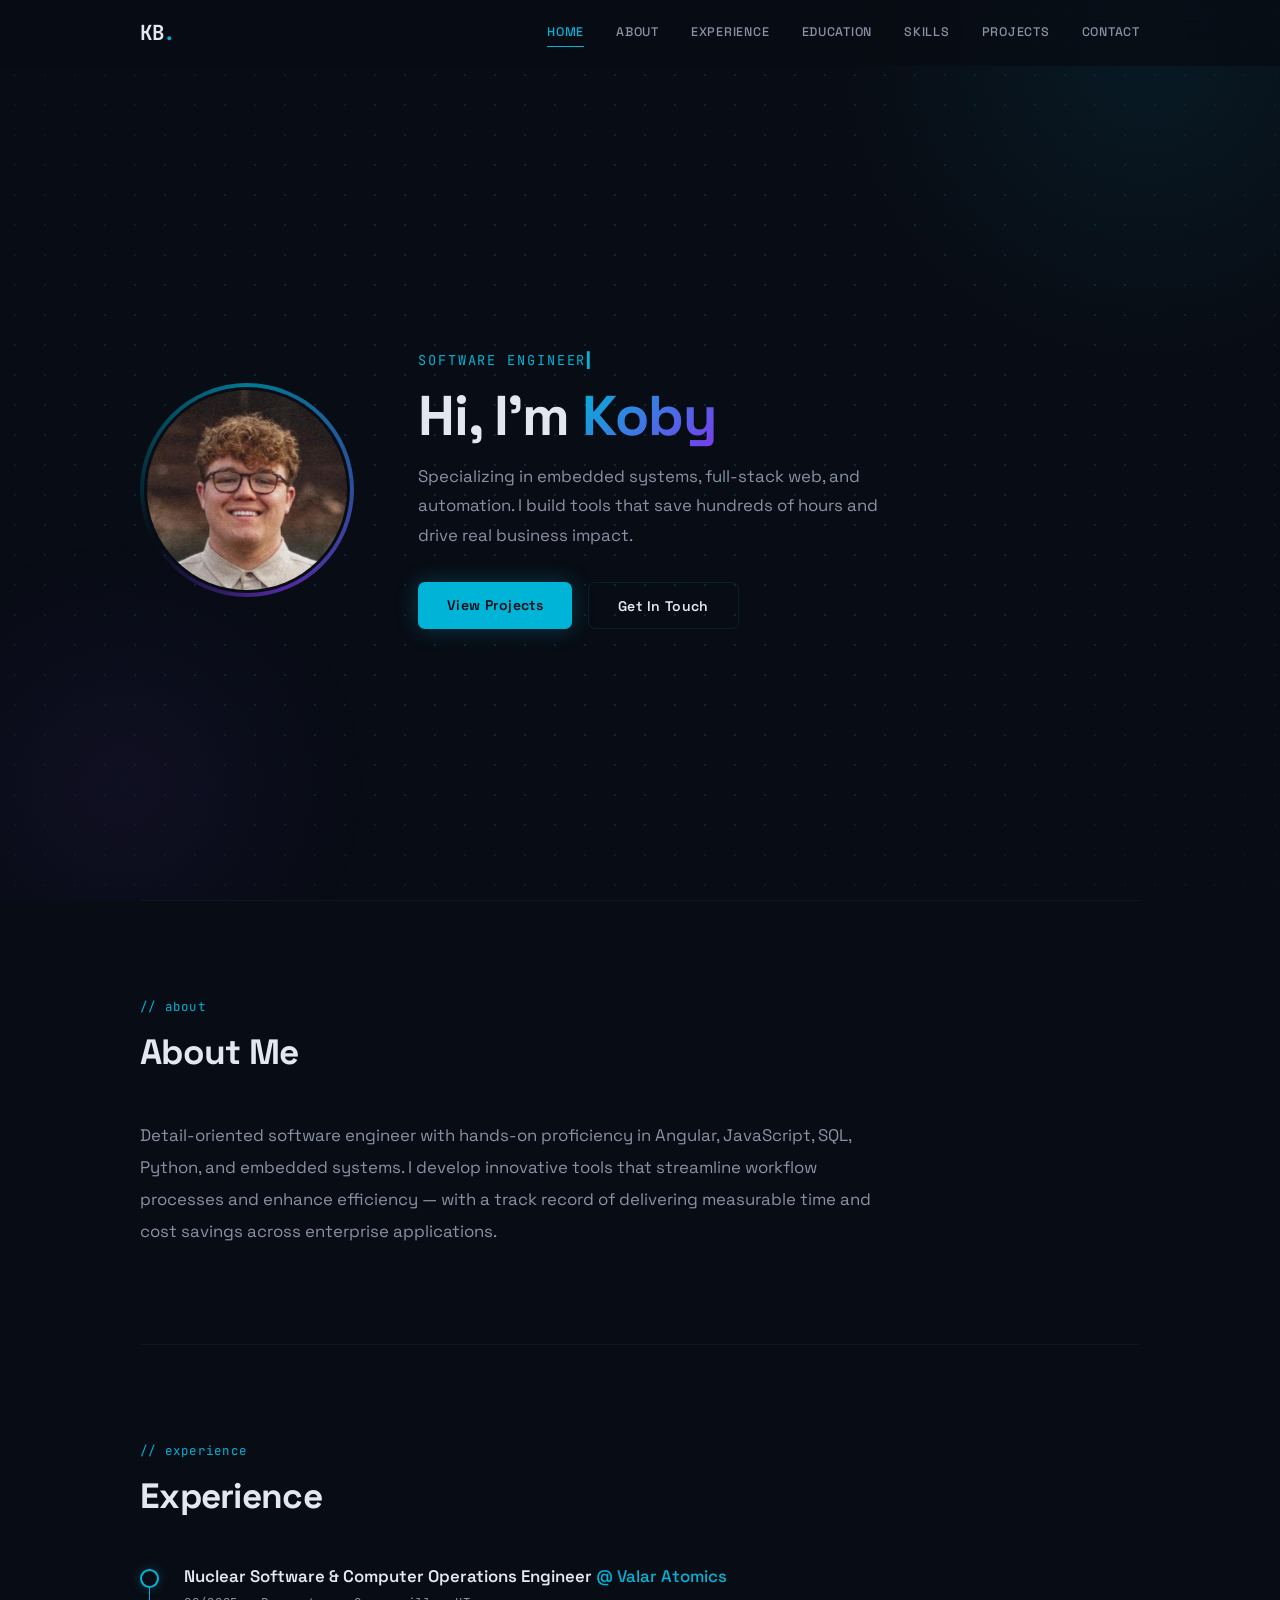
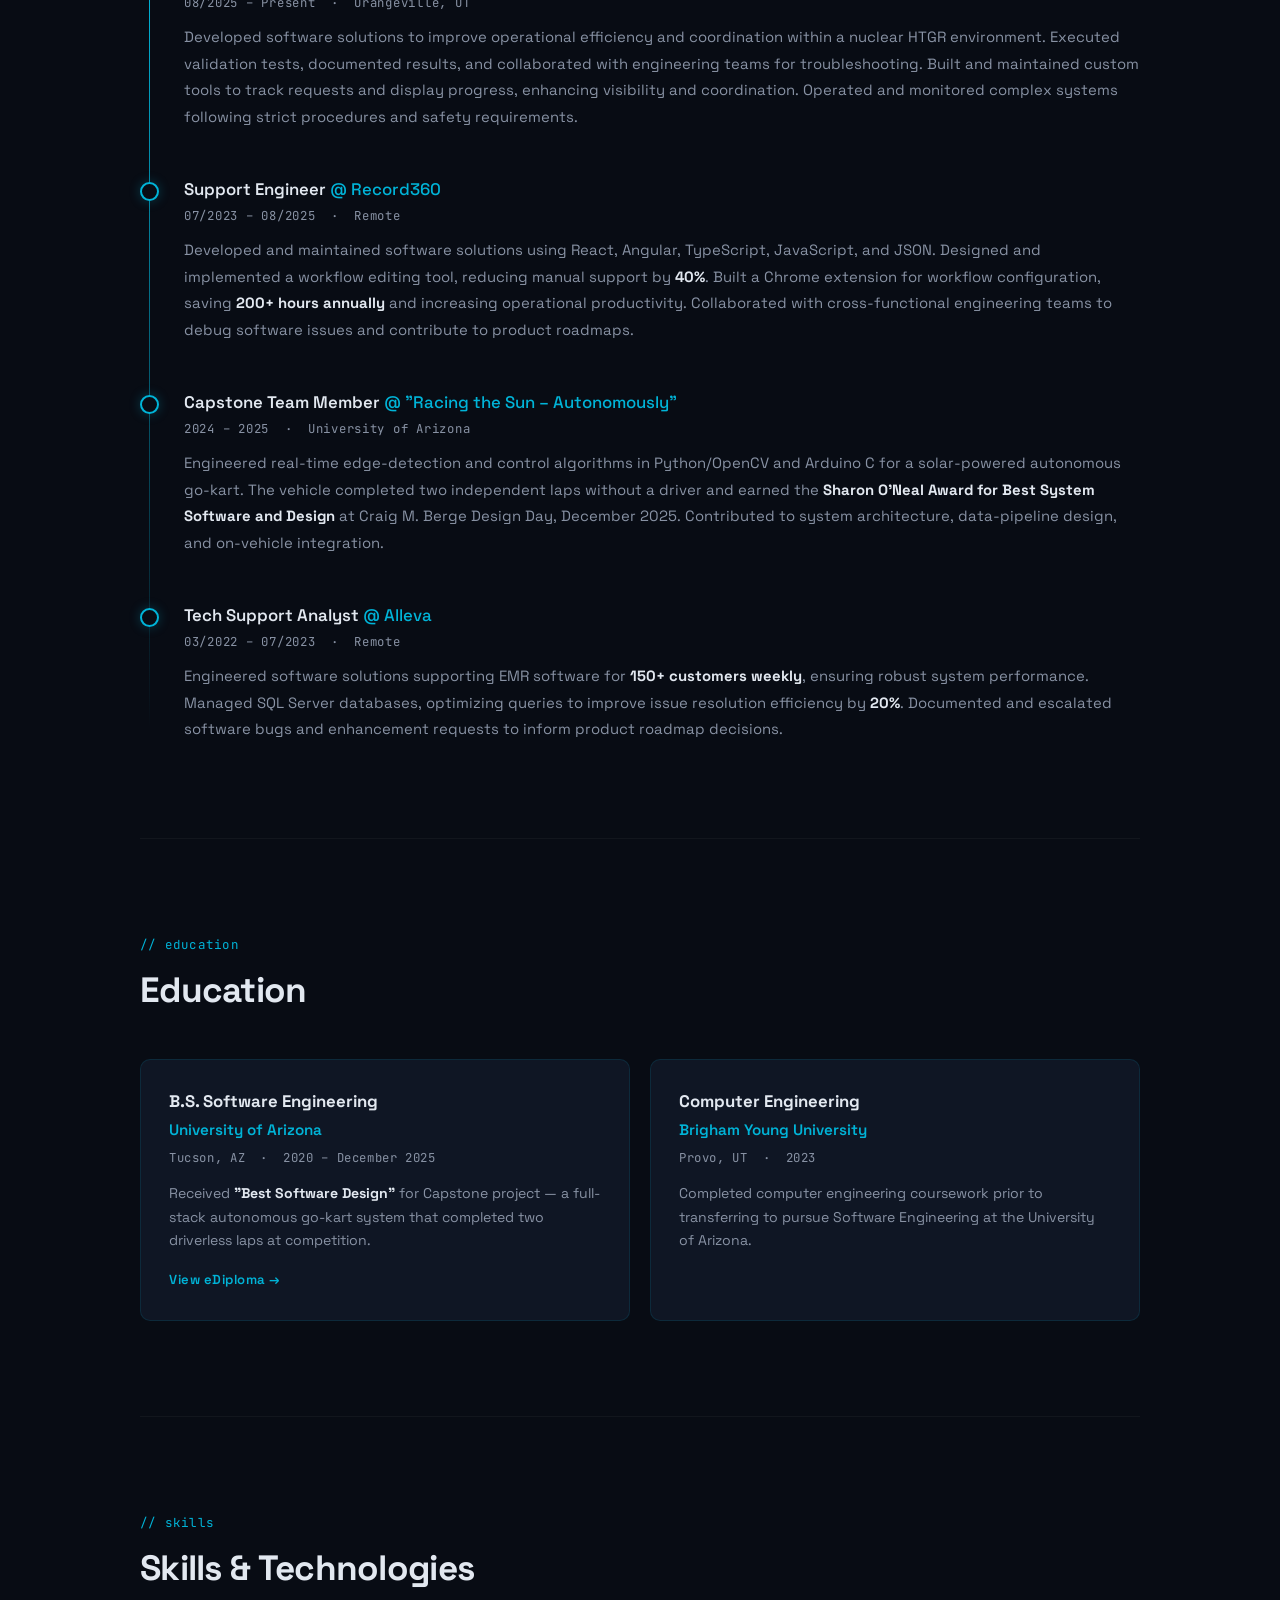
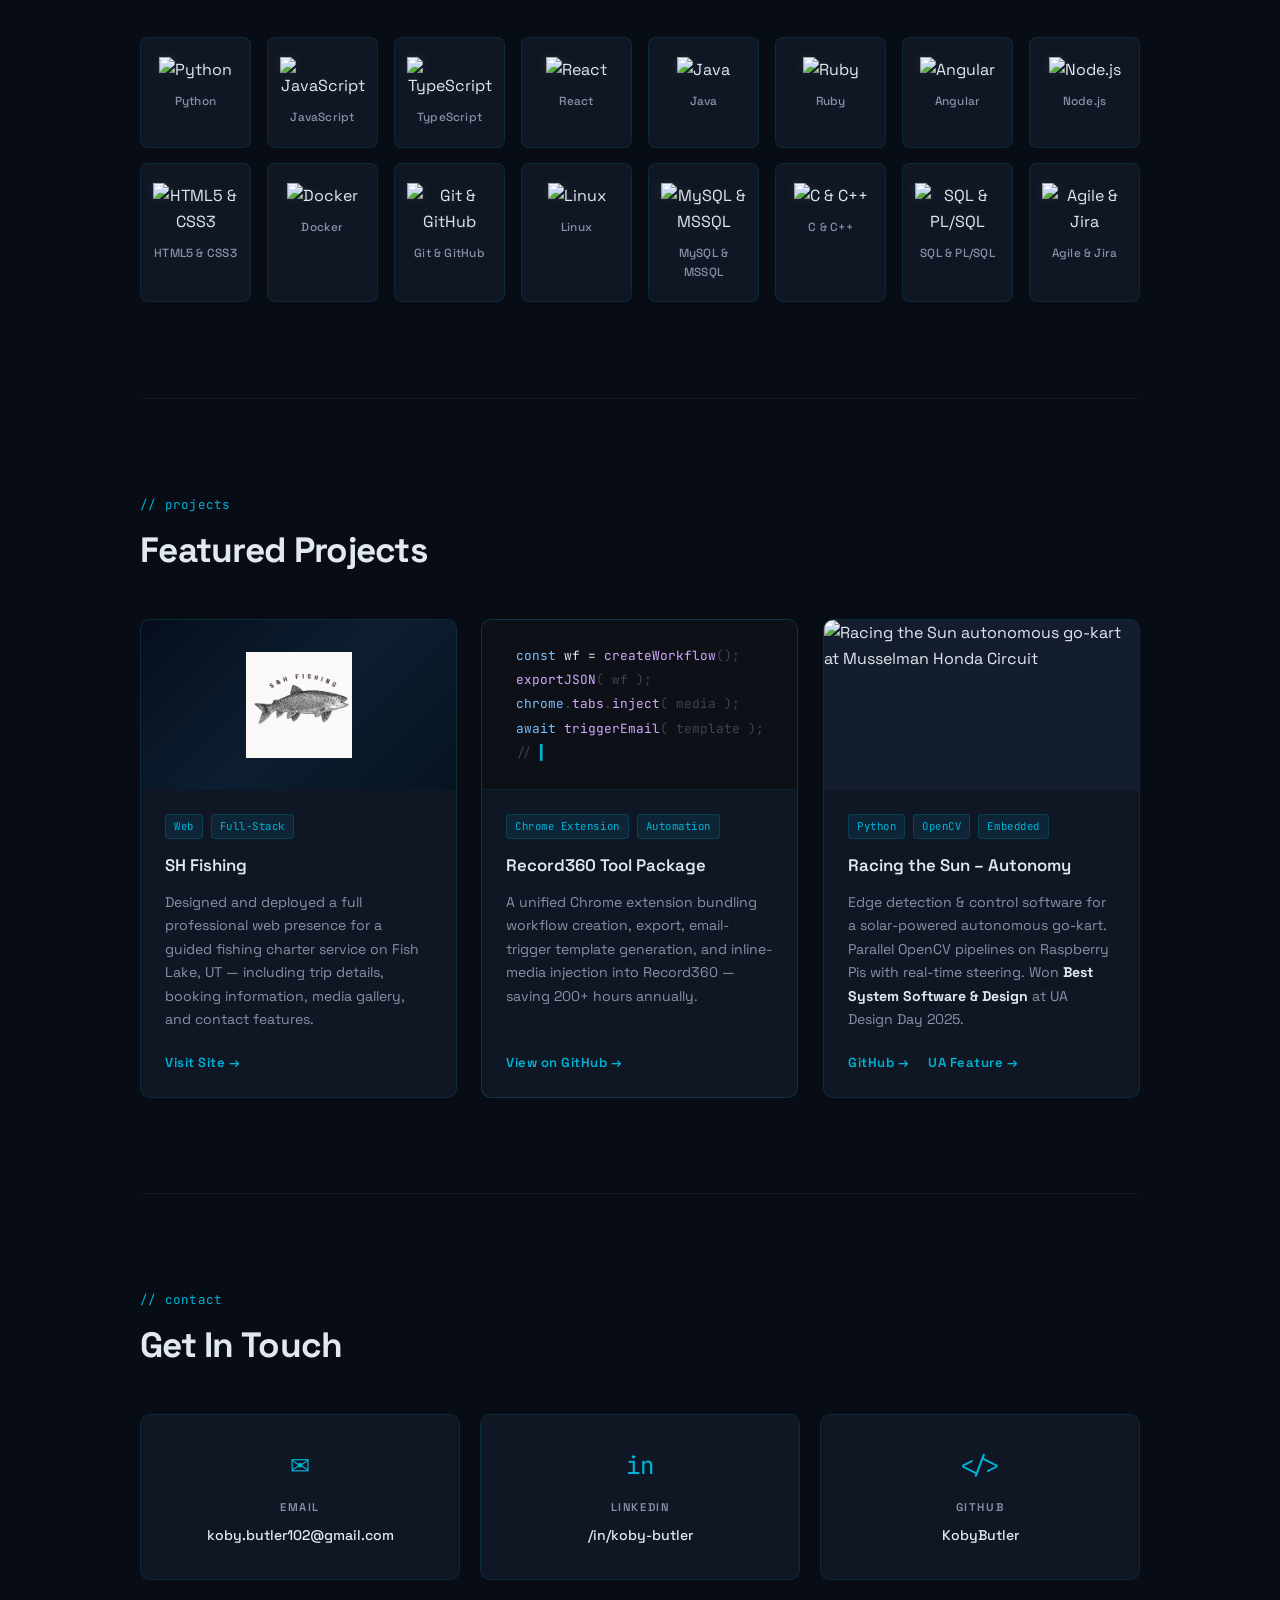
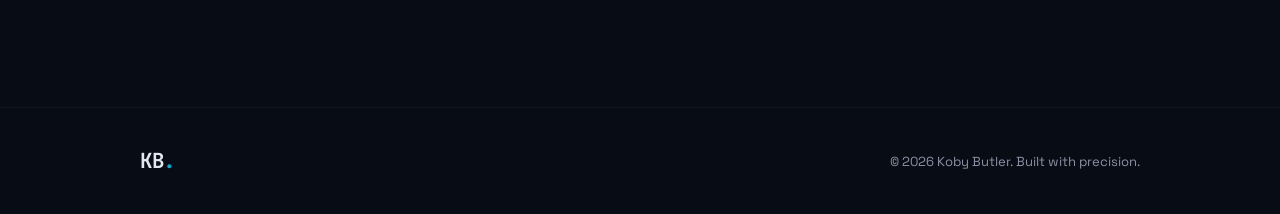
==== commit 9ad64759: "Attached eDiploma" ====
--- a/index.html
+++ b/index.html
@@ -137,6 +137,7 @@
                 <div class="edu-school">University of Arizona</div>
                 <div class="edu-meta">Tucson, AZ &nbsp;·&nbsp; <span class="dates-inline">2020 – December 2025</span></div>
                 <p>Received <strong>"Best Software Design"</strong> for Capstone project — a full-stack autonomous go-kart system that completed two driverless laps at competition.</p>
+                <a href="eDiploma.pdf" target="_blank" rel="noopener noreferrer" class="edu-link">View eDiploma →</a>
             </div>
             <div class="edu-card reveal" data-delay="2">
                 <div class="edu-degree">Computer Engineering</div>
--- a/styles.css
+++ b/styles.css
@@ -584,6 +584,18 @@
 
 .edu-card strong { color: var(--text); }
 
+.edu-link {
+    display: inline-block;
+    margin-top: 1rem;
+    font-size: 0.82rem;
+    font-weight: 600;
+    color: var(--primary);
+    letter-spacing: 0.04em;
+    transition: color var(--transition);
+}
+
+.edu-link:hover { color: #00caee; }
+
 /* ═══════════════════════════════════════════════════════════
    SKILLS
 ═══════════════════════════════════════════════════════════ */
